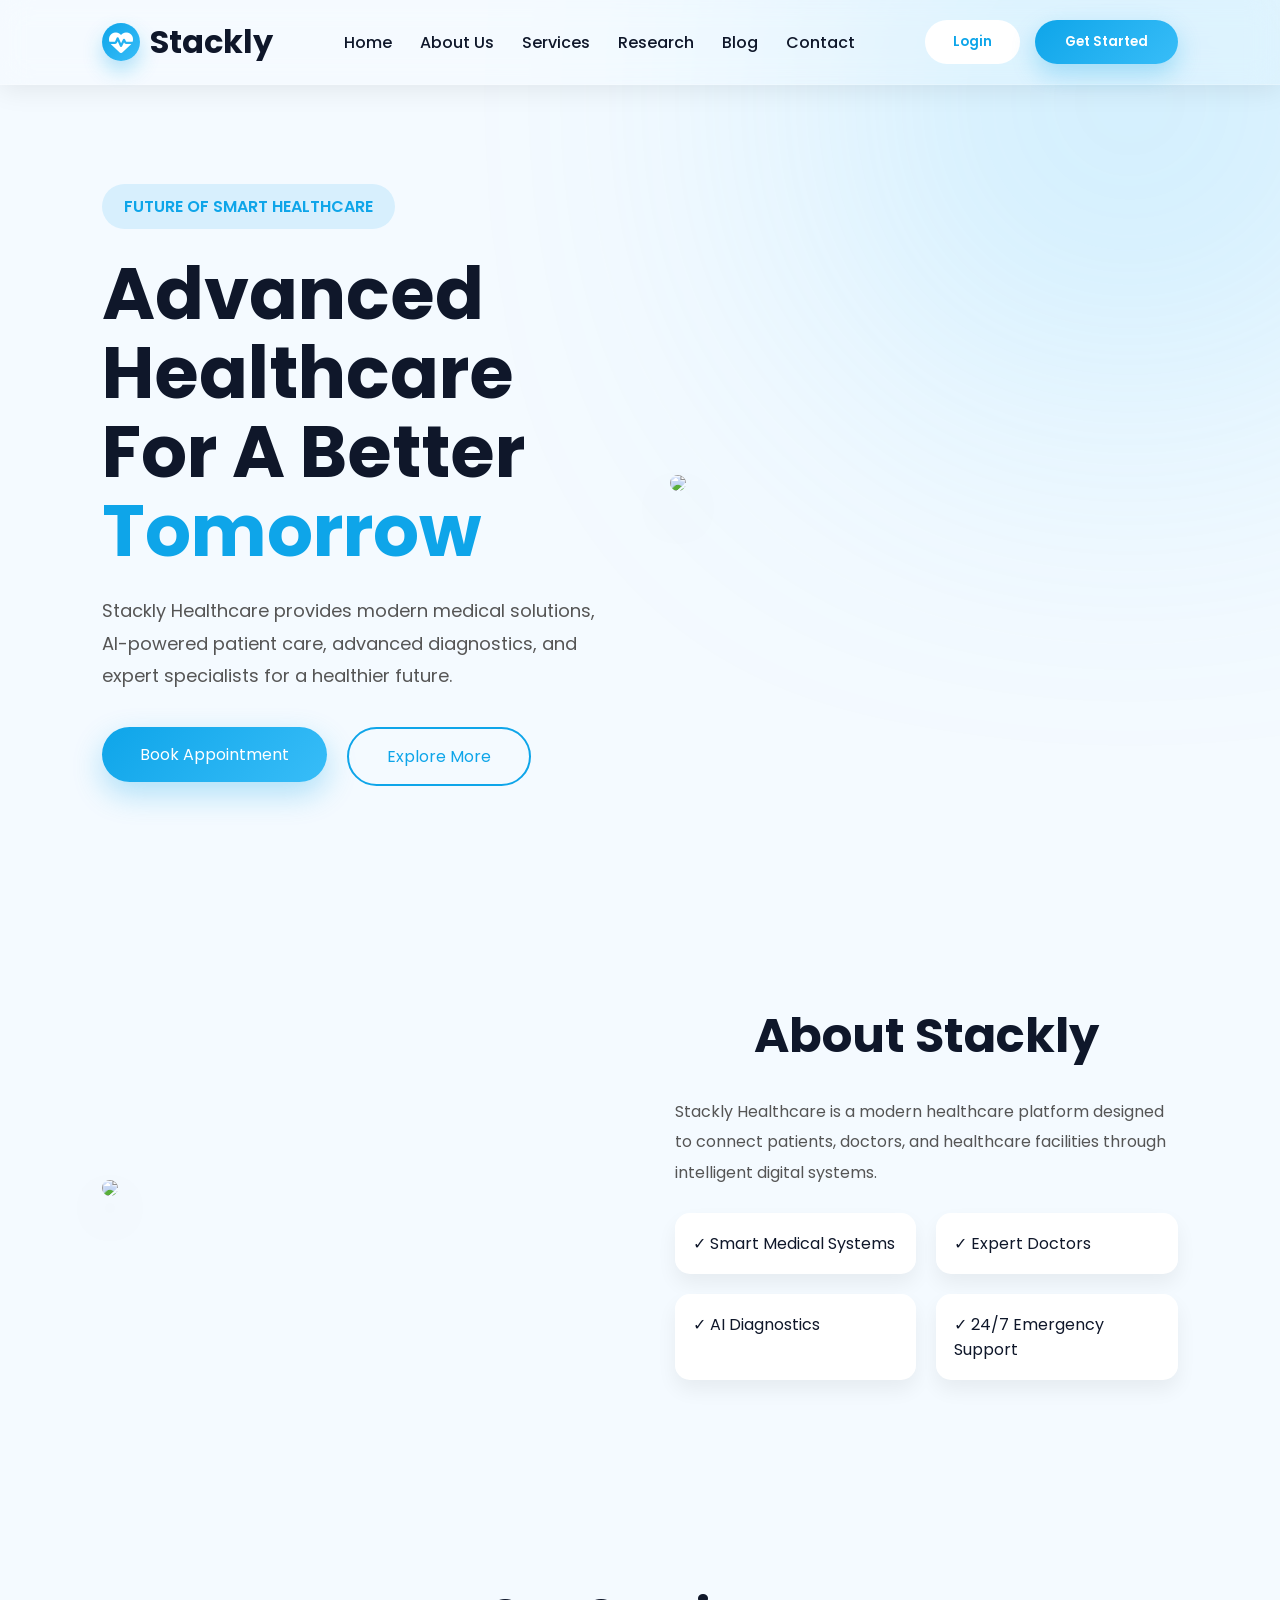
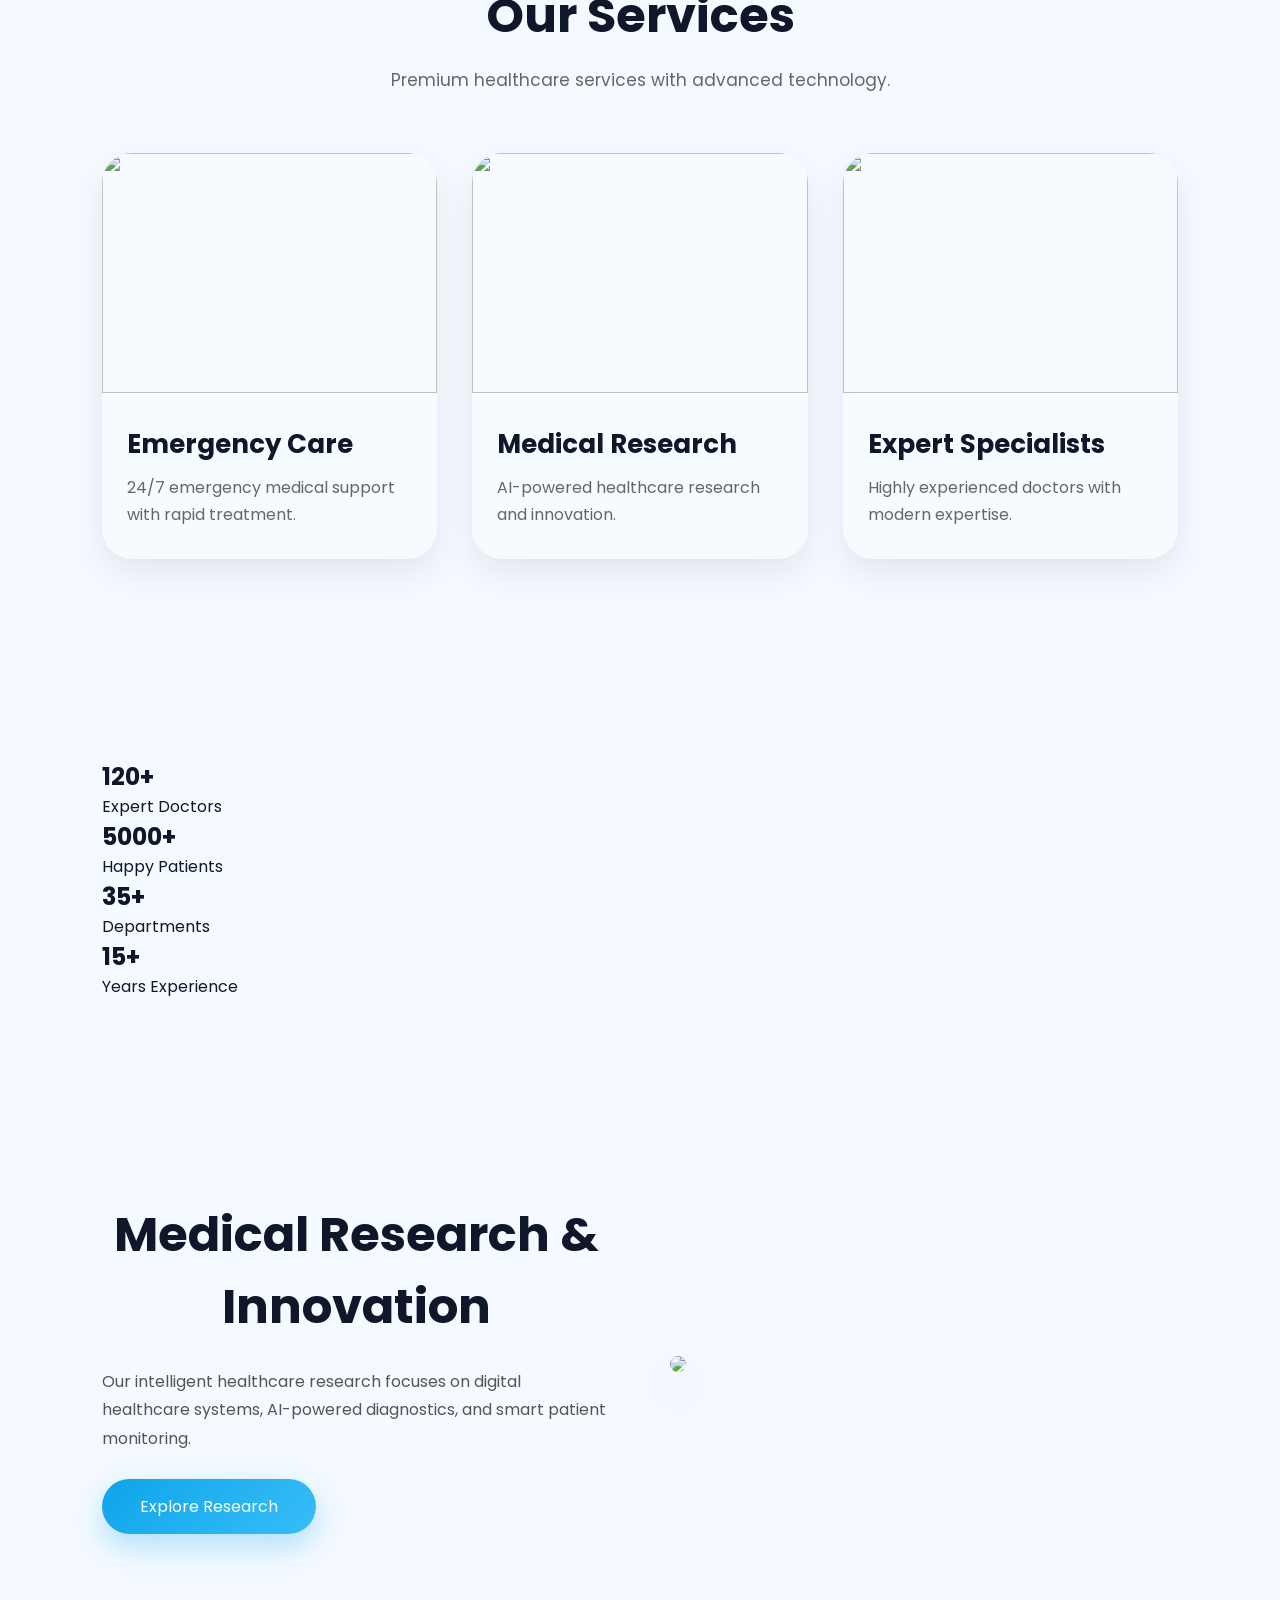
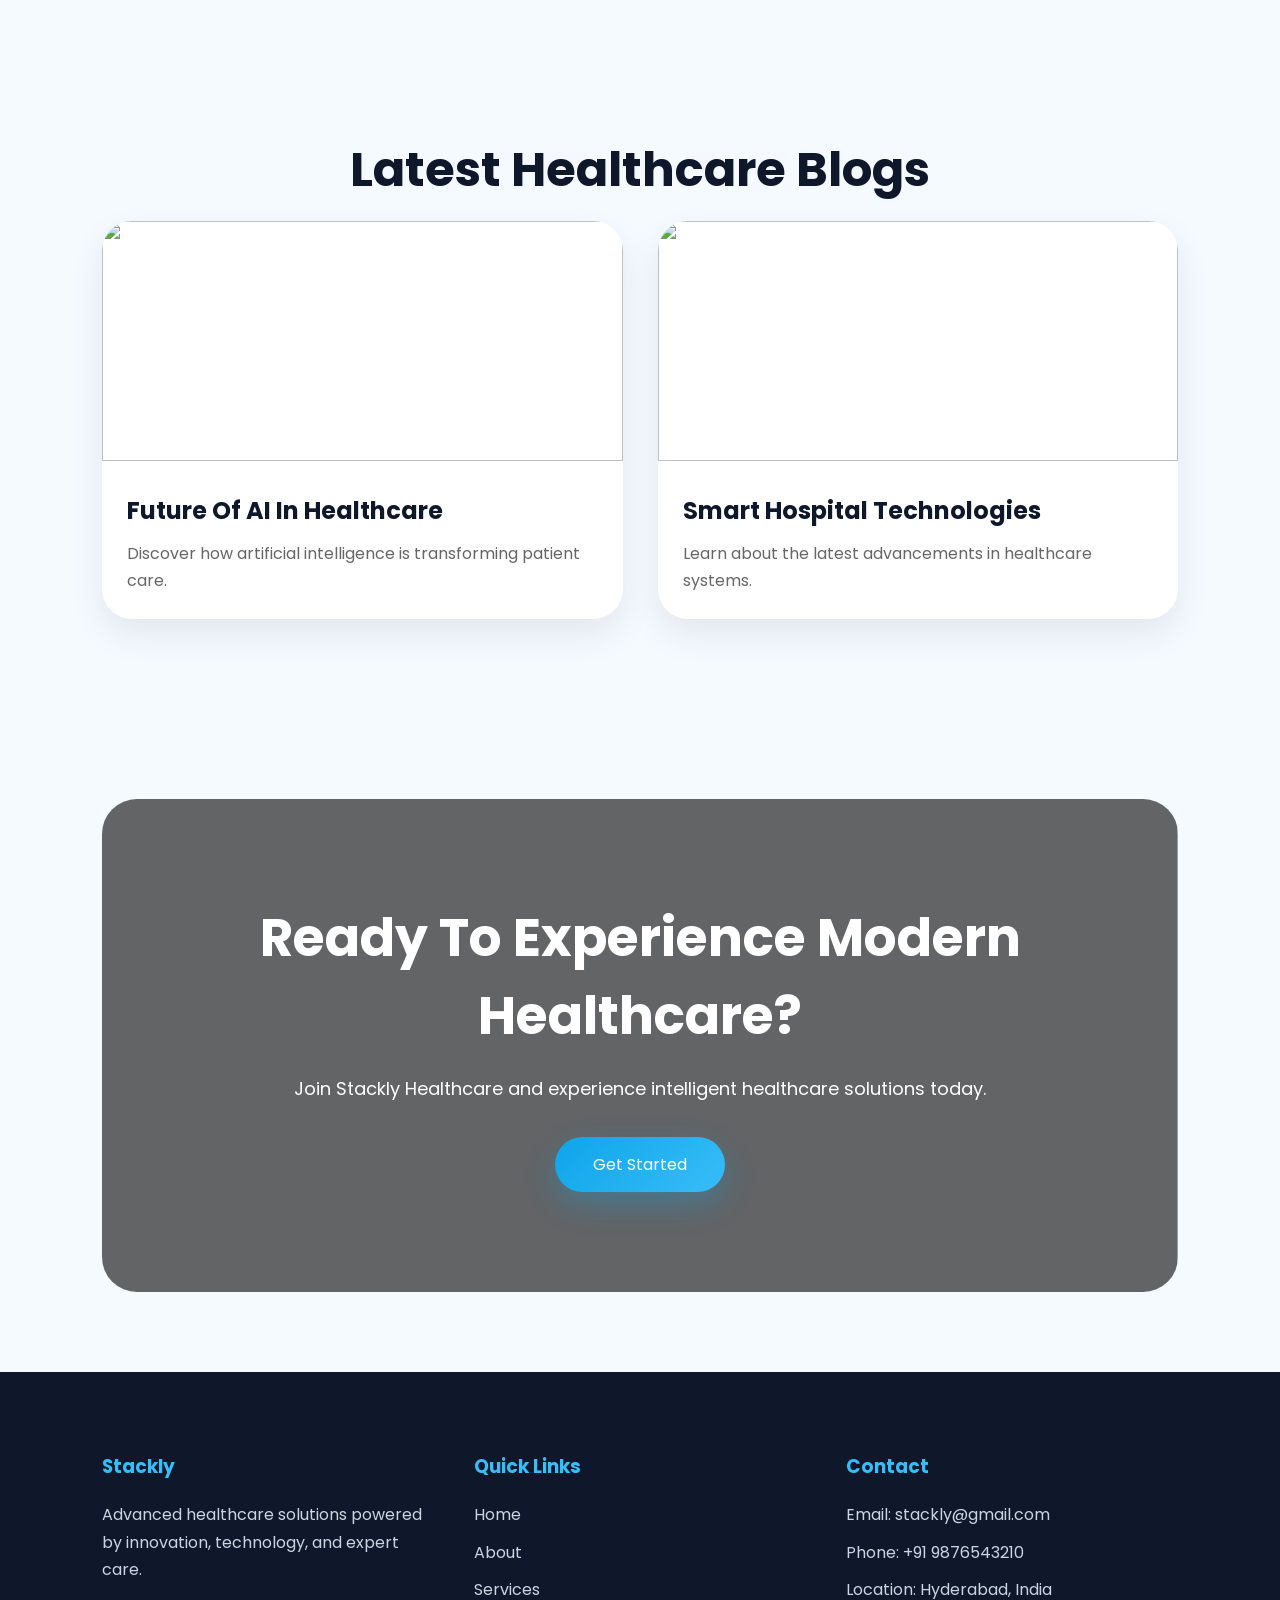
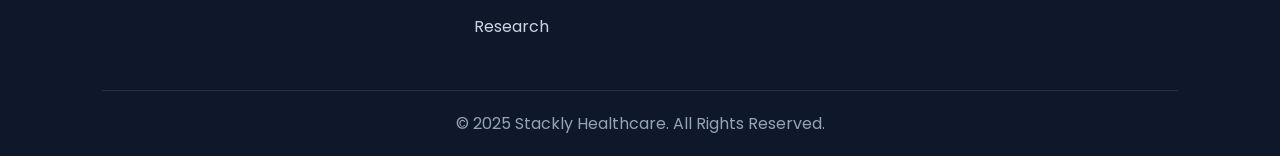
==== index.html @ a436305f "first commit" ====
<!DOCTYPE html>
<html lang="en">
<head>

  <meta charset="UTF-8">

  <meta name="viewport" content="width=device-width, initial-scale=1.0">

  <title>Stackly Healthcare</title>

  <!-- CSS -->
  <link rel="stylesheet" href="style.css">

  <!-- GOOGLE FONT -->
  <link href="https://fonts.googleapis.com/css2?family=Poppins:wght@300;400;500;600;700;800&display=swap" rel="stylesheet">

  <!-- ICONS -->
  <link rel="stylesheet"
  href="https://cdnjs.cloudflare.com/ajax/libs/font-awesome/6.5.1/css/all.min.css"/>

  <!-- AOS ANIMATION -->
  <link rel="stylesheet"
  href="https://unpkg.com/aos@next/dist/aos.css"/>

</head>

<body>

  <!-- =========================
       NAVBAR
  ========================== -->

  <nav class="navbar">

    <div class="logo">

      <div class="logo-icon">
        <i class="fa-solid fa-heart-pulse"></i>
      </div>

      Stackly

    </div>

    <ul class="nav-links">

      <li><a href="#home">Home</a></li>

      <li><a href="#about">About Us</a></li>

      <li><a href="#services">Services</a></li>

      <li><a href="#research">Research</a></li>

      <li><a href="#blog">Blog</a></li>

      <li><a href="#contact">Contact</a></li>

    </ul>

    <div class="nav-buttons">

      <a href="login.html">

        <button class="login-btn">
          Login
        </button>

      </a>

      <a href="register.html">

        <button class="start-btn">
          Get Started
        </button>

      </a>

    </div>

  </nav>

  <!-- =========================
       HERO SECTION
  ========================== -->

  <section class="hero" id="home">

    <div class="hero-content" data-aos="fade-right">

      <span class="hero-tag">
        FUTURE OF SMART HEALTHCARE
      </span>

      <h1>

        Advanced Healthcare
        For A Better
        <span>Tomorrow</span>

      </h1>

      <p>

        Stackly Healthcare provides modern medical solutions,
        AI-powered patient care, advanced diagnostics,
        and expert specialists for a healthier future.

      </p>

      <div class="hero-buttons">

        <a href="appointment.html">

          <button class="hero-btn">
            Book Appointment
          </button>

        </a>

        <button class="outline-btn">
          Explore More
        </button>

      </div>

    </div>

    <!-- HERO IMAGE -->

    <div class="hero-image" data-aos="fade-left">

      <img src="https://www.tagmedstaffing.com/wp-content/uploads/2023/12/shutterstock_786971899-scaled.jpg">

    </div>

  </section>

  <!-- =========================
       ABOUT SECTION
  ========================== -->

  <section class="about-section" id="about">

    <div class="about-image" data-aos="zoom-in">

      <img src="https://www.drmaidhospital.in/wp-content/uploads/2021/12/Importance-of-Multispecialty-Hospital.jpg">

    </div>

    <div class="about-content" data-aos="fade-left">

      <h2 class="section-title">
        About Stackly
      </h2>

      <p>

        Stackly Healthcare is a modern healthcare platform
        designed to connect patients, doctors, and healthcare
        facilities through intelligent digital systems.

      </p>

      <div class="about-features">

        <div class="feature-box">
          ✓ Smart Medical Systems
        </div>

        <div class="feature-box">
          ✓ Expert Doctors
        </div>

        <div class="feature-box">
          ✓ AI Diagnostics
        </div>

        <div class="feature-box">
          ✓ 24/7 Emergency Support
        </div>

      </div>

    </div>

  </section>

  <!-- =========================
       SERVICES
  ========================== -->

  <section class="services-section" id="services">

    <h2 class="section-title" data-aos="fade-up">
      Our Services
    </h2>

    <p class="section-subtitle" data-aos="fade-up">

      Premium healthcare services with advanced technology.

    </p>

    <div class="services-container">

      <!-- CARD -->

      <div class="service-card" data-aos="zoom-in">

        <img src="https://www.cdi.org.in/images/home/4e23c321-9559-413a-a4cd-c948b9d6eb92_1743232868.jpg">

        <h3>Emergency Care</h3>

        <p>
          24/7 emergency medical support with rapid treatment.
        </p>

      </div>

      <!-- CARD -->

      <div class="service-card" data-aos="zoom-in">

        <img src="https://encrypted-tbn0.gstatic.com/images?q=tbn:ANd9GcSClvRaODsigbX8UkjeXU0ZgXWpeKm6IyMumg&s">

        <h3>Medical Research</h3>

        <p>
          AI-powered healthcare research and innovation.
        </p>

      </div>

      <!-- CARD -->

      <div class="service-card" data-aos="zoom-in">

        <img src="https://www.drmaidhospital.in/wp-content/uploads/2021/12/Importance-of-Multispecialty-Hospital.jpg">

        <h3>Expert Specialists</h3>

        <p>
          Highly experienced doctors with modern expertise.
        </p>

      </div>

    </div>

  </section>

  <!-- =========================
       STATISTICS
  ========================== -->

  <section class="stats-section">

    <div class="stats-container">

      <div class="stat-box" data-aos="fade-up">

        <h2 class="counter" data-target="120">0</h2>

        <p>Expert Doctors</p>

      </div>

      <div class="stat-box" data-aos="fade-up">

        <h2 class="counter" data-target="5000">0</h2>

        <p>Happy Patients</p>

      </div>

      <div class="stat-box" data-aos="fade-up">

        <h2 class="counter" data-target="35">0</h2>

        <p>Departments</p>

      </div>

      <div class="stat-box" data-aos="fade-up">

        <h2 class="counter" data-target="15">0</h2>

        <p>Years Experience</p>

      </div>

    </div>

  </section>

  <!-- =========================
       RESEARCH SECTION
  ========================== -->

  <section class="research-section" id="research">

    <div class="research-content" data-aos="fade-right">

      <h2 class="section-title">
        Medical Research & Innovation
      </h2>

      <p>

        Our intelligent healthcare research focuses on
        digital healthcare systems, AI-powered diagnostics,
        and smart patient monitoring.

      </p>

      <button class="hero-btn">
        Explore Research
      </button>

    </div>

    <div class="research-image" data-aos="fade-left">

      <img src="https://www.tagmedstaffing.com/wp-content/uploads/2023/12/shutterstock_786971899-scaled.jpg">

    </div>

  </section>

  <!-- =========================
       BLOG SECTION
  ========================== -->

  <section class="blog-section" id="blog">

    <h2 class="section-title" data-aos="fade-up">

      Latest Healthcare Blogs

    </h2>

    <div class="blog-container">

      <div class="blog-card" data-aos="fade-up">

        <img src="https://encrypted-tbn0.gstatic.com/images?q=tbn:ANd9GcSClvRaODsigbX8UkjeXU0ZgXWpeKm6IyMumg&s">

        <div class="blog-content">

          <h3>
            Future Of AI In Healthcare
          </h3>

          <p>
            Discover how artificial intelligence is transforming patient care.
          </p>

        </div>

      </div>

      <div class="blog-card" data-aos="fade-up">

        <img src="https://www.drmaidhospital.in/wp-content/uploads/2021/12/Importance-of-Multispecialty-Hospital.jpg">

        <div class="blog-content">

          <h3>
            Smart Hospital Technologies
          </h3>

          <p>
            Learn about the latest advancements in healthcare systems.
          </p>

        </div>

      </div>

    </div>

  </section>

  <!-- =========================
       CTA SECTION
  ========================== -->

  <section class="cta-section">

    <h2 data-aos="zoom-in">

      Ready To Experience
      Modern Healthcare?

    </h2>

    <p data-aos="fade-up">

      Join Stackly Healthcare and experience
      intelligent healthcare solutions today.

    </p>

    <a href="register.html">

      <button class="hero-btn">
        Get Started
      </button>

    </a>

  </section>

  <!-- =========================
       FOOTER
  ========================== -->

  <footer class="footer" id="contact">

    <div class="footer-container">

      <!-- BOX -->

      <div class="footer-box">

        <h3>Stackly</h3>

        <p>

          Advanced healthcare solutions powered by
          innovation, technology, and expert care.

        </p>

      </div>

      <!-- BOX -->

      <div class="footer-box">

        <h3>Quick Links</h3>

        <p>Home</p>

        <p>About</p>

        <p>Services</p>

        <p>Research</p>

      </div>

      <!-- BOX -->

      <div class="footer-box">

        <h3>Contact</h3>

        <p>Email: stackly@gmail.com</p>

        <p>Phone: +91 9876543210</p>

        <p>Location: Hyderabad, India</p>

      </div>

    </div>

    <div class="footer-bottom">

      © 2025 Stackly Healthcare.
      All Rights Reserved.

    </div>

  </footer>

  <!-- AOS SCRIPT -->

  <script src="https://unpkg.com/aos@next/dist/aos.js"></script>

  <script>

    AOS.init({
      duration:1200,
      once:true
    });

    // COUNTER ANIMATION

    const counters = document.querySelectorAll('.counter');

    counters.forEach(counter => {

      counter.innerText = '0';

      const updateCounter = () => {

        const target = +counter.getAttribute('data-target');

        const c = +counter.innerText;

        const increment = target / 100;

        if(c < target){

          counter.innerText =
          `${Math.ceil(c + increment)}`;

          setTimeout(updateCounter,20);

        }

        else{

          counter.innerText = target + '+';

        }

      };

      updateCounter();

    });

  </script>

</body>
</html>
---- style.css ----
/* =========================
   GLOBAL STYLES
========================= */

*{
  margin:0;
  padding:0;
  box-sizing:border-box;
  font-family:'Poppins',sans-serif;
  scroll-behavior:smooth;
}

body{
  background:#f4faff;
  overflow-x:hidden;
  color:#0f172a;
}

/* =========================
   NAVBAR
========================= */

.navbar{
  width:100%;
  padding:18px 8%;
  display:flex;
  justify-content:space-between;
  align-items:center;
  position:fixed;
  top:0;
  z-index:1000;

  background:rgba(255,255,255,0.15);
  backdrop-filter:blur(15px);

  border-bottom:1px solid rgba(255,255,255,0.2);

  box-shadow:0 5px 25px rgba(0,0,0,0.08);
}

.logo{
  font-size:32px;
  font-weight:700;
  display:flex;
  align-items:center;
  gap:10px;
  color:#0f172a;
}

.logo-icon{
  width:38px;
  height:38px;
  border-radius:50%;
  background:linear-gradient(135deg,#0ea5e9,#38bdf8);
  display:flex;
  justify-content:center;
  align-items:center;
  color:white;
  font-size:24px;
  box-shadow:0 10px 20px rgba(14,165,233,0.3);
}

.nav-links{
  display:flex;
  list-style:none;
  gap:28px;
}

.nav-links a{
  text-decoration:none;
  color:#0f172a;
  font-weight:500;
  transition:0.4s;
  position:relative;
}

.nav-links a::after{
  content:"";
  position:absolute;
  left:0;
  bottom:-5px;
  width:0%;
  height:2px;
  background:#0ea5e9;
  transition:0.4s;
}

.nav-links a:hover::after{
  width:100%;
}

.nav-links a:hover{
  color:#0ea5e9;
}

.nav-buttons{
  display:flex;
  gap:15px;
}

.login-btn{
  padding:12px 28px;
  border:none;
  border-radius:40px;
  background:white;
  color:#0ea5e9;
  cursor:pointer;
  font-weight:600;
  transition:0.4s;
}

.login-btn:hover{
  transform:translateY(-3px);
}

.start-btn{
  padding:12px 30px;
  border:none;
  border-radius:40px;
  background:linear-gradient(135deg,#0ea5e9,#38bdf8);
  color:white;
  font-weight:600;
  cursor:pointer;
  transition:0.4s;

  box-shadow:0 10px 25px rgba(14,165,233,0.3);
}

.start-btn:hover{
  transform:translateY(-5px);
}

/* =========================
   HERO SECTION
========================= */

.hero{
  min-height:100vh;
  display:flex;
  align-items:center;
  justify-content:space-between;
  gap:60px;
  padding:150px 8% 80px;

  position:relative;
  overflow:hidden;
}

.hero::before{
  content:"";
  position:absolute;
  width:500px;
  height:500px;
  background:#38bdf8;
  border-radius:50%;
  filter:blur(180px);
  top:-150px;
  right:-100px;
  opacity:0.35;
}

.hero-content{
  flex:1;
  z-index:2;
}

.hero-tag{
  display:inline-block;
  padding:10px 22px;
  border-radius:40px;
  background:rgba(14,165,233,0.12);
  color:#0ea5e9;
  font-weight:600;
  margin-bottom:25px;
}

.hero-content h1{
  font-size:72px;
  line-height:1.1;
  margin-bottom:25px;
}

.hero-content span{
  color:#0ea5e9;
}

.hero-content p{
  font-size:18px;
  line-height:1.8;
  color:#555;
  max-width:650px;
}

.hero-buttons{
  display:flex;
  gap:20px;
  margin-top:35px;
}

.hero-btn{
  padding:15px 38px;
  border:none;
  border-radius:50px;
  background:linear-gradient(135deg,#0ea5e9,#38bdf8);
  color:white;
  font-size:16px;
  cursor:pointer;
  transition:0.4s;

  box-shadow:0 12px 30px rgba(14,165,233,0.3);
}

.hero-btn:hover{
  transform:translateY(-6px) scale(1.03);
}

.outline-btn{
  padding:15px 38px;
  border-radius:50px;
  border:2px solid #0ea5e9;
  background:transparent;
  color:#0ea5e9;
  font-size:16px;
  cursor:pointer;
  transition:0.4s;
}

.outline-btn:hover{
  background:#0ea5e9;
  color:white;
}

.hero-image{
  flex:1;
  position:relative;
  z-index:2;
}

.hero-image img{
  width:100%;
  border-radius:35px;

  box-shadow:0 25px 60px rgba(0,0,0,0.18);

  animation:float 4s ease-in-out infinite;
}

/* =========================
   COMMON SECTION
========================= */

section{
  padding:100px 8%;
}

.section-title{
  font-size:48px;
  text-align:center;
  margin-bottom:15px;
}

.section-subtitle{
  text-align:center;
  color:#666;
  margin-bottom:60px;
  font-size:17px;
}

/* =========================
   ABOUT SECTION
========================= */

.about-section{
  display:flex;
  align-items:center;
  gap:70px;
}

.about-image{
  flex:1;
}

.about-image img{
  width:100%;
  border-radius:30px;
  box-shadow:0 20px 50px rgba(0,0,0,0.15);
}

.about-content{
  flex:1;
}

.about-content p{
  color:#555;
  line-height:1.9;
  margin:25px 0;
}

.about-features{
  display:grid;
  grid-template-columns:repeat(2,1fr);
  gap:20px;
}

.feature-box{
  background:white;
  padding:18px;
  border-radius:15px;
  box-shadow:0 10px 20px rgba(0,0,0,0.06);
  transition:0.4s;
}

.feature-box:hover{
  transform:translateY(-5px);
}

/* =========================
   SERVICES
========================= */

.services-container{
  display:grid;
  grid-template-columns:repeat(auto-fit,minmax(300px,1fr));
  gap:35px;
}

.service-card{
  background:rgba(255,255,255,0.18);
  backdrop-filter:blur(15px);

  border-radius:30px;
  overflow:hidden;

  transition:0.5s;

  box-shadow:0 15px 35px rgba(0,0,0,0.08);
}

.service-card:hover{
  transform:translateY(-12px);
}

.service-card img{
  width:100%;
  height:240px;
  object-fit:cover;
}

.service-card h3{
  font-size:26px;
  padding:25px 25px 10px;
}

.service-card p{
  padding:0 25px 30px;
  color:#666;
  line-height:1.7;
}

/* =========================
   RESEARCH
========================= */

.research-section{
  display:flex;
  align-items:center;
  gap:60px;
}

.research-content{
  flex:1;
}

.research-content p{
  color:#555;
  line-height:1.8;
  margin:25px 0;
}

.research-image{
  flex:1;
}

.research-image img{
  width:100%;
  border-radius:30px;
  box-shadow:0 20px 50px rgba(0,0,0,0.15);
}

/* =========================
   BLOG SECTION
========================= */

.blog-container{
  display:grid;
  grid-template-columns:repeat(auto-fit,minmax(320px,1fr));
  gap:35px;
}

.blog-card{
  background:white;
  border-radius:30px;
  overflow:hidden;

  transition:0.5s;

  box-shadow:0 15px 35px rgba(0,0,0,0.08);
}

.blog-card:hover{
  transform:translateY(-10px);
}

.blog-card img{
  width:100%;
  height:240px;
  object-fit:cover;
}

.blog-content{
  padding:25px;
}

.blog-content h3{
  margin-bottom:12px;
  font-size:24px;
}

.blog-content p{
  color:#666;
  line-height:1.7;
}

/* =========================
   CTA SECTION
========================= */

.cta-section{
  margin:80px 8%;
  border-radius:35px;

  text-align:center;

  background:
  linear-gradient(rgba(0,0,0,0.6),rgba(0,0,0,0.6)),
  url("https://www.tagmedstaffing.com/wp-content/uploads/2023/12/shutterstock_786971899-scaled.jpg");

  background-size:cover;
  background-position:center;

  color:white;
}

.cta-section h2{
  font-size:52px;
  margin-bottom:20px;
}

.cta-section p{
  margin-bottom:35px;
  font-size:18px;
}

/* =========================
   FOOTER
========================= */

.footer{
  background:#0f172a;
  color:white;
  padding:80px 8% 20px;
}

.footer-container{
  display:grid;
  grid-template-columns:repeat(auto-fit,minmax(250px,1fr));
  gap:40px;
}

.footer-box h3{
  color:#38bdf8;
  margin-bottom:20px;
}

.footer-box p{
  color:#cbd5e1;
  margin-bottom:10px;
  line-height:1.7;
}

.footer-bottom{
  margin-top:40px;
  padding-top:20px;
  text-align:center;
  border-top:1px solid rgba(255,255,255,0.1);
  color:#94a3b8;
}

/* =========================
   ANIMATIONS
========================= */

@keyframes float{

  0%{
    transform:translateY(0px);
  }

  50%{
    transform:translateY(-18px);
  }

  100%{
    transform:translateY(0px);
  }

}

/* =========================
   RESPONSIVE
========================= */

@media(max-width:1100px){

  .hero,
  .about-section,
  .research-section{
    flex-direction:column;
    text-align:center;
  }

  .hero-content h1{
    font-size:54px;
  }

  .hero-buttons{
    justify-content:center;
  }

}

@media(max-width:768px){

  .navbar{
    flex-direction:column;
    gap:20px;
    padding:20px;
  }

  .nav-links{
    flex-wrap:wrap;
    justify-content:center;
    gap:18px;
  }

  .nav-buttons{
    width:100%;
    justify-content:center;
  }

  .hero-content h1{
    font-size:42px;
  }

  .section-title{
    font-size:36px;
  }

  .cta-section h2{
    font-size:36px;
  }

  .about-features{
    grid-template-columns:1fr;
  }

}
/* AUTH PAGES */
.dash-card:hover{
  transform:translateY(-8px);
}

.dash-card h3{
  color:#64748b;
  margin-bottom:15px;
}

.dash-card h2{
  font-size:38px;
  color:#0ea5e9;
}

.dashboard-table{
  background:white;
  padding:30px;
  border-radius:20px;
  box-shadow:0 10px 25px rgba(0,0,0,0.08);
}

.dashboard-table h2{
  margin-bottom:20px;
}

table{
  width:100%;
  border-collapse:collapse;
}

table th,
table td{
  padding:18px;
  border-bottom:1px solid #e2e8f0;
  text-align:left;
}

table th{
  background:#f8fafc;
}

@media(max-width:900px){

  .auth-container{
    grid-template-columns:1fr;
  }

  .sidebar{
    display:none;
  }

  .input-grid{
    grid-template-columns:1fr;
  }

}
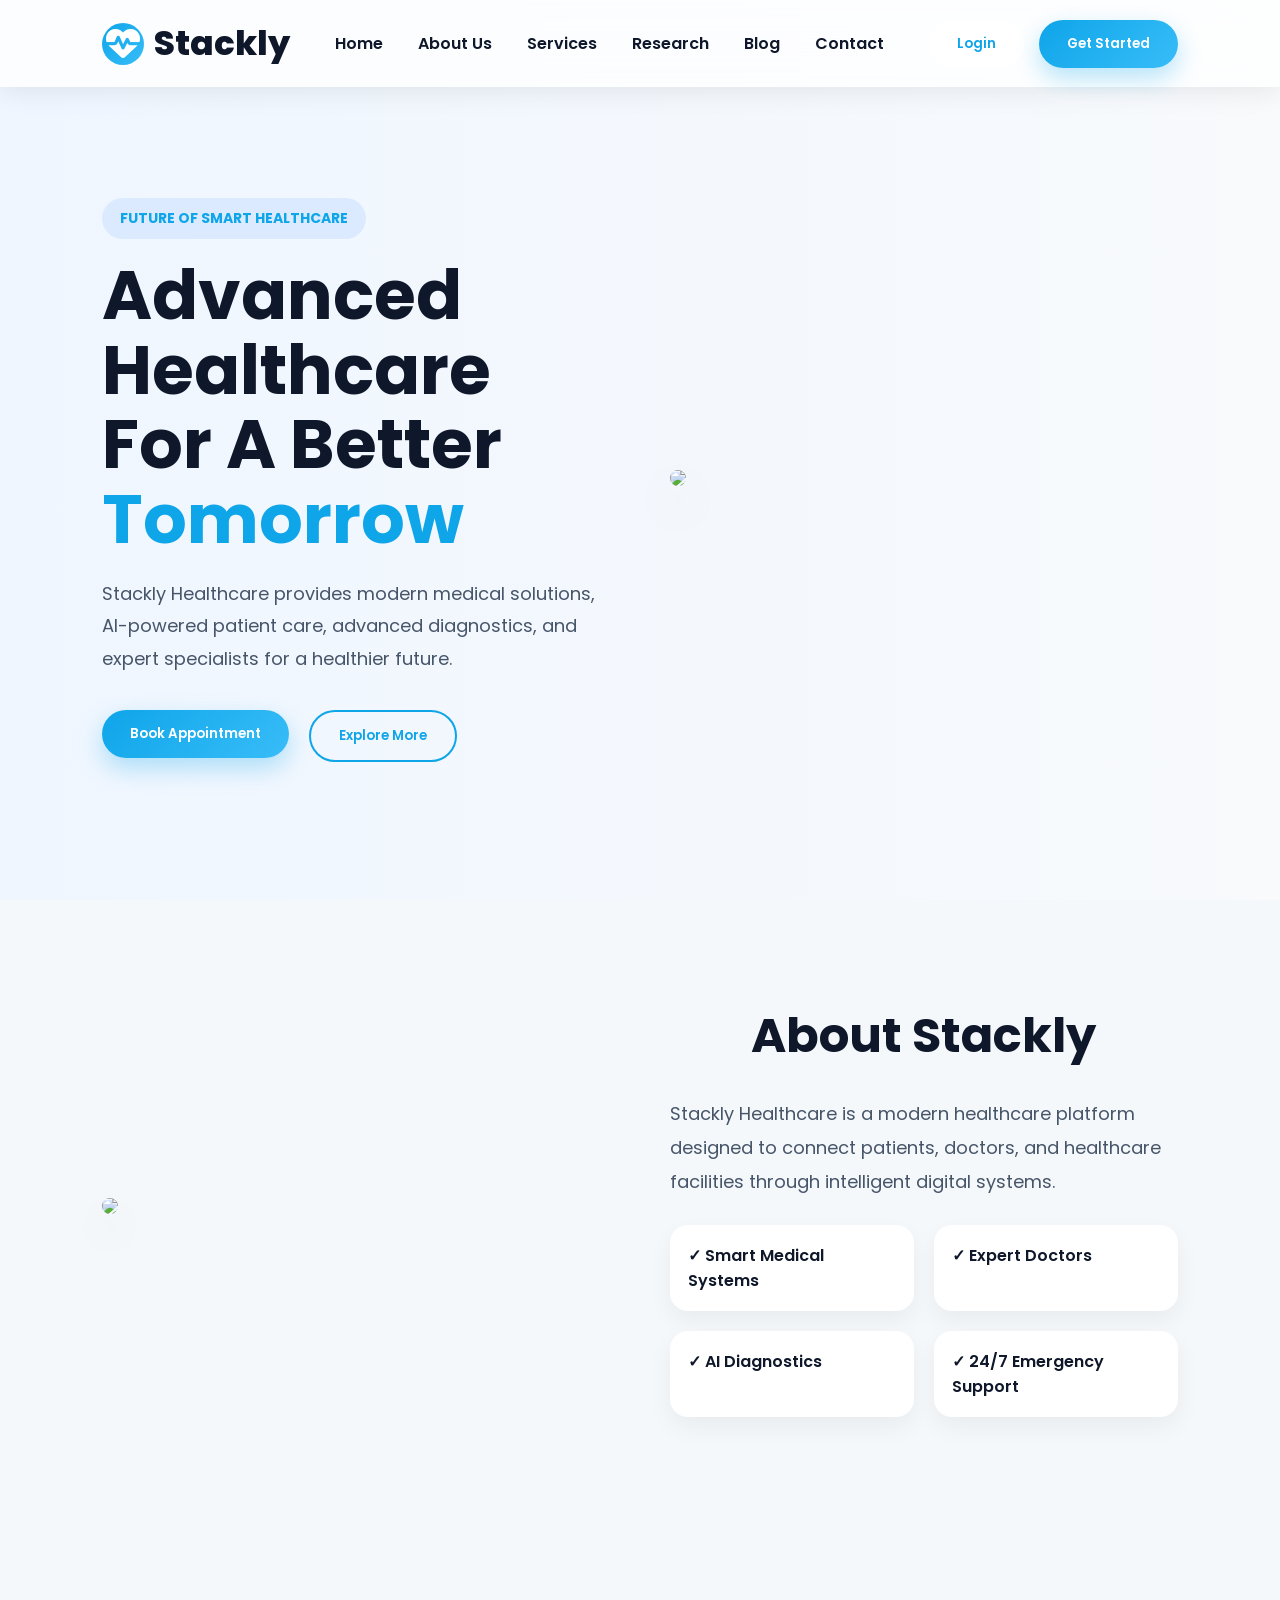
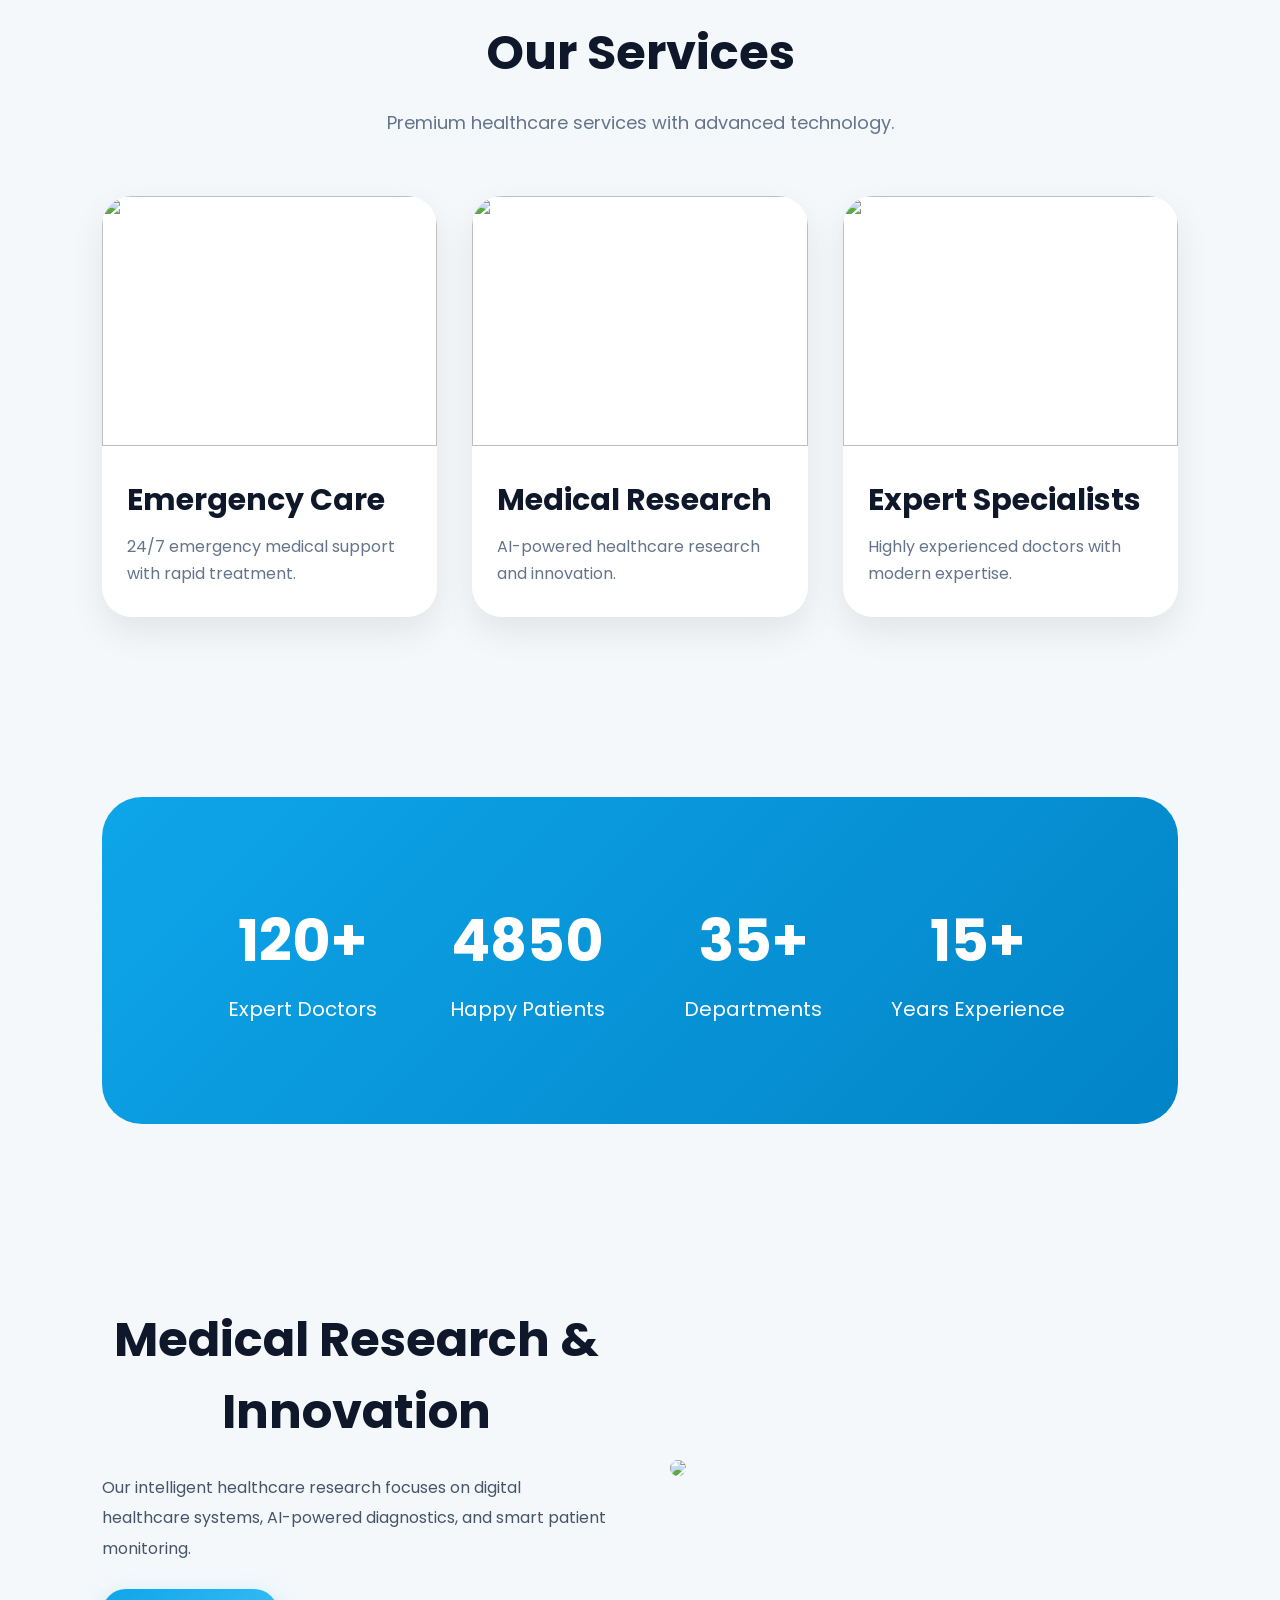
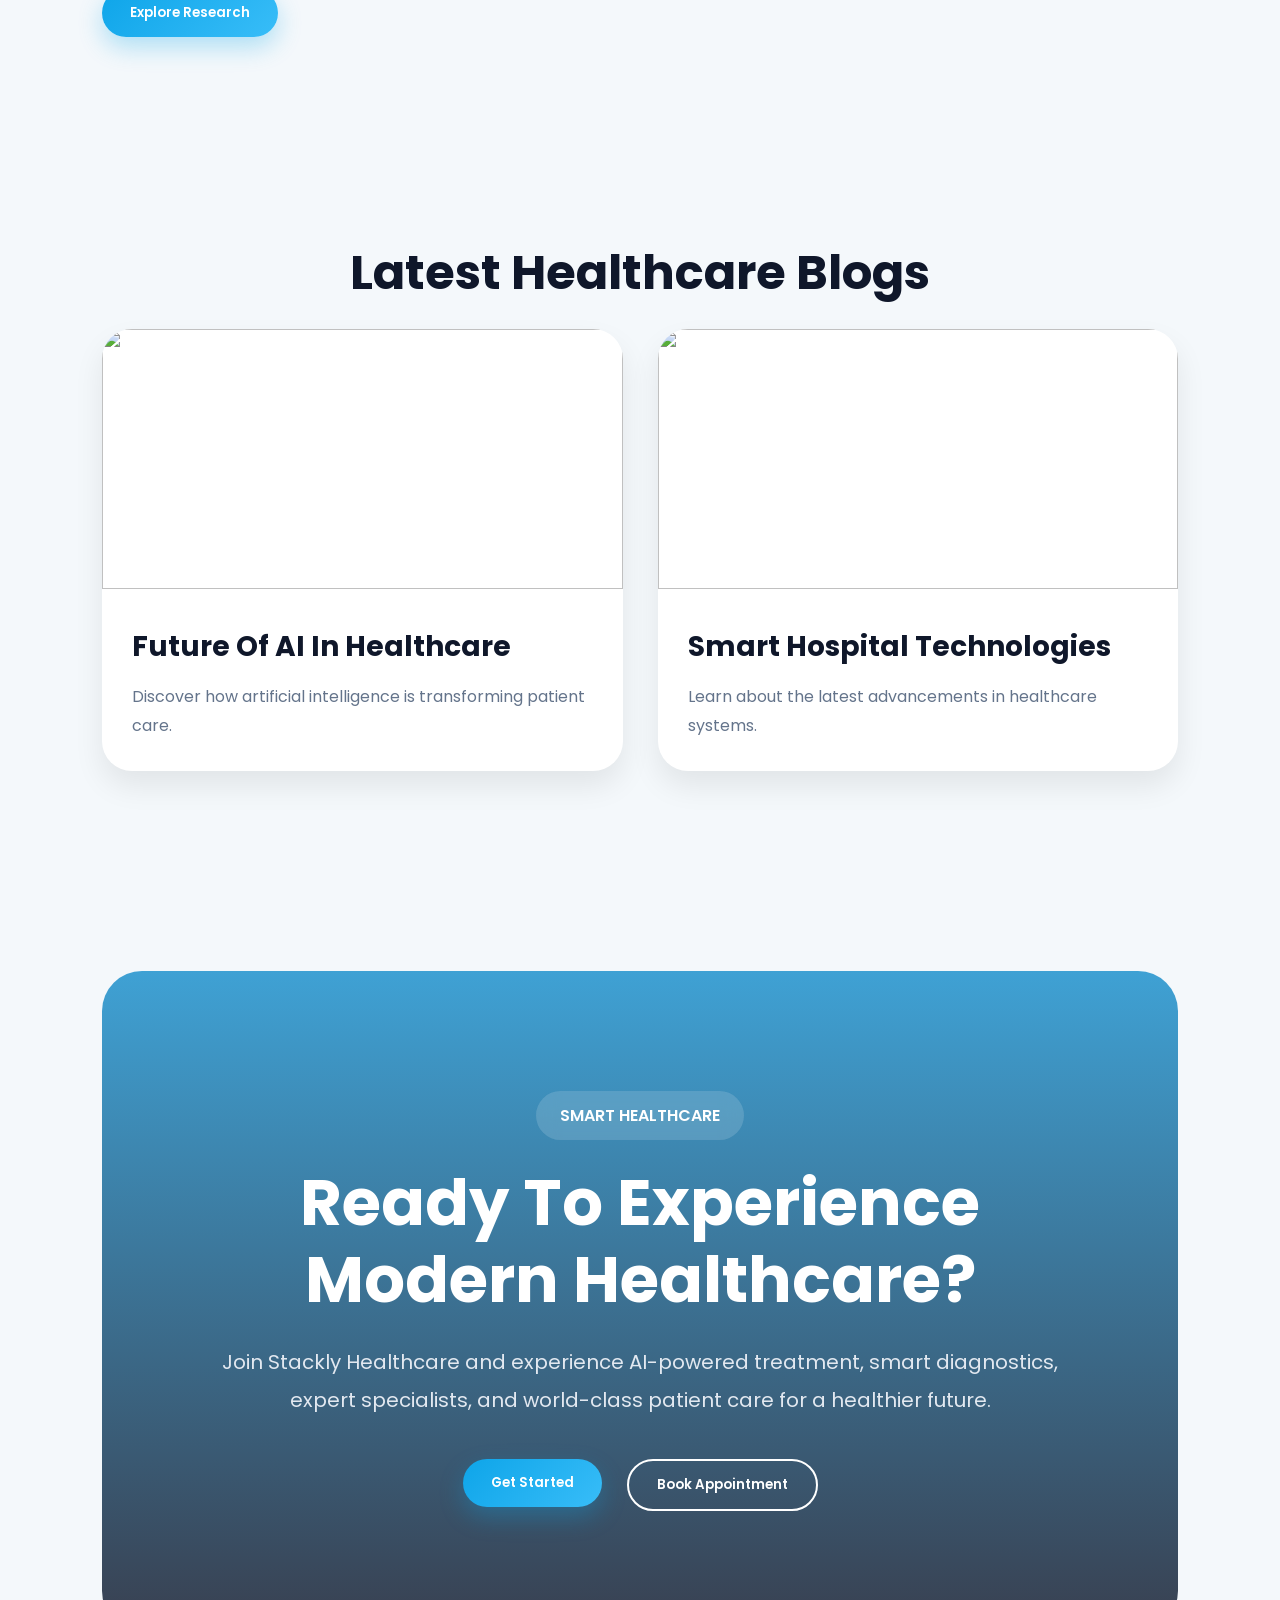
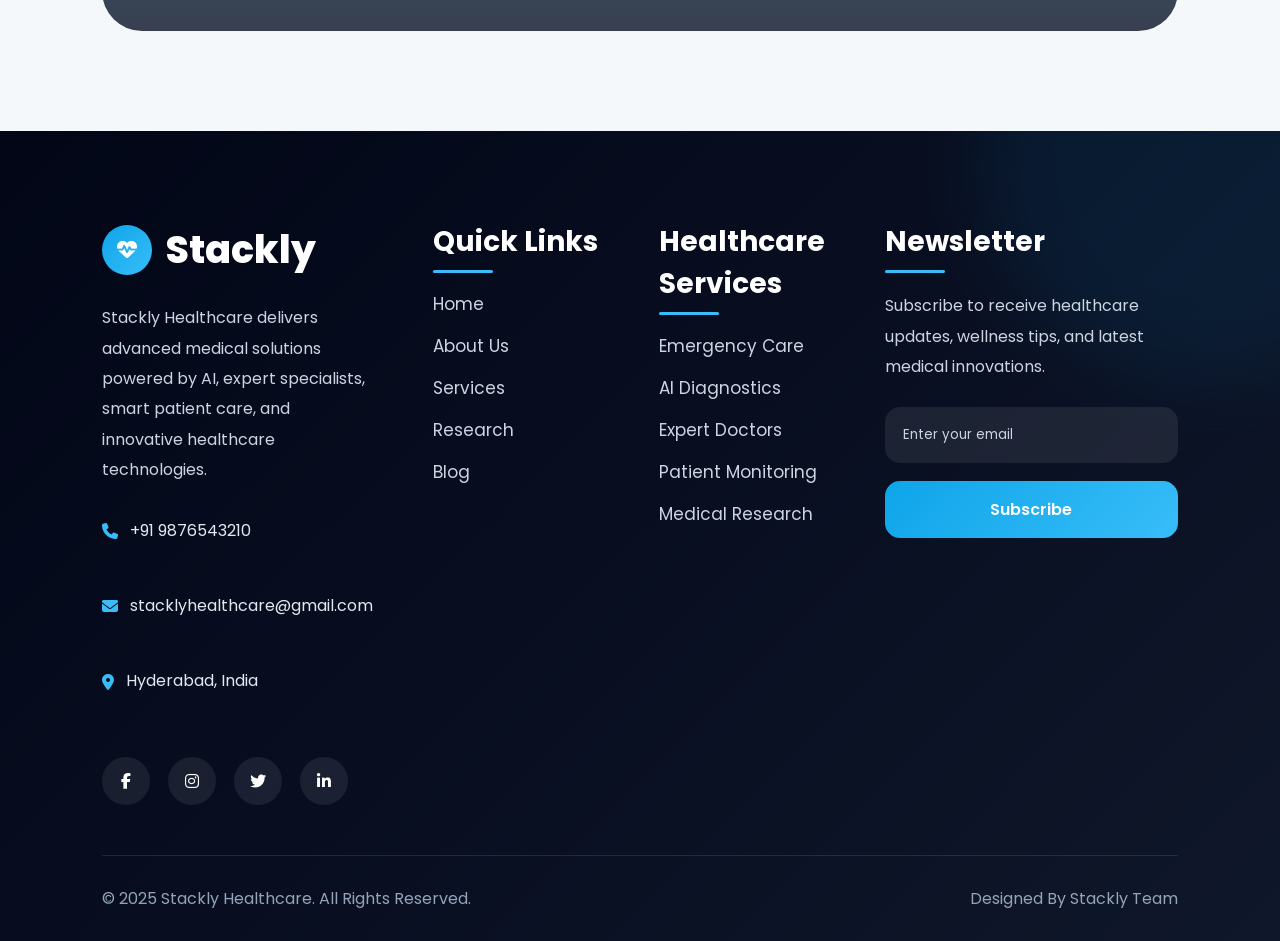
==== commit db7eaad9: "hiii" ====
--- a/index.html
+++ b/index.html
@@ -1,5 +1,6 @@
  <!DOCTYPE html>
 <html lang="en">
+
 <head>
 
   <meta charset="UTF-8">
@@ -14,13 +15,13 @@
   <!-- GOOGLE FONT -->
   <link href="https://fonts.googleapis.com/css2?family=Poppins:wght@300;400;500;600;700;800&display=swap" rel="stylesheet">
 
-  <!-- ICONS -->
+  <!-- FONT AWESOME -->
   <link rel="stylesheet"
-  href="https://cdnjs.cloudflare.com/ajax/libs/font-awesome/6.5.1/css/all.min.css"/>
-
-  <!-- AOS ANIMATION -->
+    href="https://cdnjs.cloudflare.com/ajax/libs/font-awesome/6.5.1/css/all.min.css" />
+
+  <!-- AOS -->
   <link rel="stylesheet"
-  href="https://unpkg.com/aos@next/dist/aos.css"/>
+    href="https://unpkg.com/aos@next/dist/aos.css" />
 
 </head>
 
@@ -118,15 +119,17 @@
 
         </a>
 
-        <button class="outline-btn">
-          Explore More
-        </button>
-
-      </div>
-
-    </div>
-
-    <!-- HERO IMAGE -->
+        <a href="404.html">
+
+          <button class="outline-btn">
+            Explore More
+          </button>
+
+        </a>
+
+      </div>
+
+    </div>
 
     <div class="hero-image" data-aos="fade-left">
 
@@ -204,8 +207,6 @@
 
     <div class="services-container">
 
-      <!-- CARD -->
-
       <div class="service-card" data-aos="zoom-in">
 
         <img src="https://www.cdi.org.in/images/home/4e23c321-9559-413a-a4cd-c948b9d6eb92_1743232868.jpg">
@@ -218,8 +219,6 @@
 
       </div>
 
-      <!-- CARD -->
-
       <div class="service-card" data-aos="zoom-in">
 
         <img src="https://encrypted-tbn0.gstatic.com/images?q=tbn:ANd9GcSClvRaODsigbX8UkjeXU0ZgXWpeKm6IyMumg&s">
@@ -232,8 +231,6 @@
 
       </div>
 
-      <!-- CARD -->
-
       <div class="service-card" data-aos="zoom-in">
 
         <img src="https://www.drmaidhospital.in/wp-content/uploads/2021/12/Importance-of-Multispecialty-Hospital.jpg">
@@ -251,7 +248,7 @@
   </section>
 
   <!-- =========================
-       STATISTICS
+       STATS
   ========================== -->
 
   <section class="stats-section">
@@ -295,7 +292,7 @@
   </section>
 
   <!-- =========================
-       RESEARCH SECTION
+       RESEARCH
   ========================== -->
 
   <section class="research-section" id="research">
@@ -388,27 +385,51 @@
 
   <section class="cta-section">
 
-    <h2 data-aos="zoom-in">
-
-      Ready To Experience
-      Modern Healthcare?
-
-    </h2>
-
-    <p data-aos="fade-up">
-
-      Join Stackly Healthcare and experience
-      intelligent healthcare solutions today.
-
-    </p>
-
-    <a href="register.html">
-
-      <button class="hero-btn">
-        Get Started
-      </button>
-
-    </a>
+    <div class="cta-overlay"></div>
+
+    <div class="cta-content" data-aos="zoom-in">
+
+      <span class="cta-tag">
+        SMART HEALTHCARE
+      </span>
+
+      <h2>
+
+        Ready To Experience
+        Modern Healthcare?
+
+      </h2>
+
+      <p>
+
+        Join Stackly Healthcare and experience
+        AI-powered treatment, smart diagnostics,
+        expert specialists, and world-class
+        patient care for a healthier future.
+
+      </p>
+
+      <div class="cta-buttons">
+
+        <a href="register.html">
+
+          <button class="hero-btn">
+            Get Started
+          </button>
+
+        </a>
+
+        <a href="appointment.html">
+
+          <button class="outline-btn cta-outline">
+            Book Appointment
+          </button>
+
+        </a>
+
+      </div>
+
+    </div>
 
   </section>
 
@@ -418,50 +439,118 @@
 
   <footer class="footer" id="contact">
 
-    <div class="footer-container">
-
-      <!-- BOX -->
-
-      <div class="footer-box">
-
-        <h3>Stackly</h3>
+    <div class="footer-top">
+
+      <div class="footer-brand">
+
+        <div class="footer-logo">
+
+          <div class="footer-icon">
+            <i class="fa-solid fa-heart-pulse"></i>
+          </div>
+
+          <h2>Stackly</h2>
+
+        </div>
 
         <p>
 
-          Advanced healthcare solutions powered by
-          innovation, technology, and expert care.
+          Stackly Healthcare delivers advanced
+          medical solutions powered by AI,
+          expert specialists, smart patient care,
+          and innovative healthcare technologies.
 
         </p>
 
-      </div>
-
-      <!-- BOX -->
-
-      <div class="footer-box">
+        <div class="footer-contact">
+
+          <p>
+            <i class="fa-solid fa-phone"></i>
+            +91 9876543210
+          </p>
+
+          <p>
+            <i class="fa-solid fa-envelope"></i>
+            stacklyhealthcare@gmail.com
+          </p>
+
+          <p>
+            <i class="fa-solid fa-location-dot"></i>
+            Hyderabad, India
+          </p>
+
+        </div>
+
+        <div class="social-icons">
+
+          <a href="#">
+            <i class="fa-brands fa-facebook-f"></i>
+          </a>
+
+          <a href="#">
+            <i class="fa-brands fa-instagram"></i>
+          </a>
+
+          <a href="#">
+            <i class="fa-brands fa-twitter"></i>
+          </a>
+
+          <a href="#">
+            <i class="fa-brands fa-linkedin-in"></i>
+          </a>
+
+        </div>
+
+      </div>
+
+      <div class="footer-links">
 
         <h3>Quick Links</h3>
 
-        <p>Home</p>
-
-        <p>About</p>
-
-        <p>Services</p>
-
-        <p>Research</p>
-
-      </div>
-
-      <!-- BOX -->
-
-      <div class="footer-box">
-
-        <h3>Contact</h3>
-
-        <p>Email: stackly@gmail.com</p>
-
-        <p>Phone: +91 9876543210</p>
-
-        <p>Location: Hyderabad, India</p>
+        <a href="#home">Home</a>
+        <a href="#about">About Us</a>
+        <a href="#services">Services</a>
+        <a href="#research">Research</a>
+        <a href="#blog">Blog</a>
+
+      </div>
+
+      <div class="footer-links">
+
+        <h3>Healthcare Services</h3>
+
+        <a href="#">Emergency Care</a>
+        <a href="#">AI Diagnostics</a>
+        <a href="#">Expert Doctors</a>
+        <a href="#">Patient Monitoring</a>
+        <a href="#">Medical Research</a>
+
+      </div>
+
+      <div class="footer-newsletter">
+
+        <h3>Newsletter</h3>
+
+        <p>
+
+          Subscribe to receive healthcare
+          updates, wellness tips, and latest
+          medical innovations.
+
+        </p>
+
+        <form>
+
+          <input type="email"
+            placeholder="Enter your email">
+
+          <button type="submit">
+
+            Subscribe
+
+          </button>
+
+        </form>
 
       </div>
 
@@ -469,27 +558,32 @@
 
     <div class="footer-bottom">
 
-      © 2025 Stackly Healthcare.
-      All Rights Reserved.
+      <p>
+        © 2025 Stackly Healthcare.
+        All Rights Reserved.
+      </p>
+
+      <p>
+        Designed By Stackly Team
+      </p>
 
     </div>
 
   </footer>
 
-  <!-- AOS SCRIPT -->
+  <!-- AOS -->
 
   <script src="https://unpkg.com/aos@next/dist/aos.js"></script>
 
   <script>
 
     AOS.init({
-      duration:1200,
-      once:true
+      duration: 1200,
+      once: true
     });
 
-    // COUNTER ANIMATION
-
-    const counters = document.querySelectorAll('.counter');
+    const counters =
+      document.querySelectorAll('.counter');
 
     counters.forEach(counter => {
 
@@ -497,22 +591,23 @@
 
       const updateCounter = () => {
 
-        const target = +counter.getAttribute('data-target');
+        const target =
+          +counter.getAttribute('data-target');
 
         const c = +counter.innerText;
 
         const increment = target / 100;
 
-        if(c < target){
+        if (c < target) {
 
           counter.innerText =
-          `${Math.ceil(c + increment)}`;
-
-          setTimeout(updateCounter,20);
+            `${Math.ceil(c + increment)}`;
+
+          setTimeout(updateCounter, 20);
 
         }
 
-        else{
+        else {
 
           counter.innerText = target + '+';
 
@@ -527,4 +622,5 @@
   </script>
 
 </body>
+
 </html>
--- a/style.css
+++ b/style.css
@@ -11,7 +11,7 @@
 }
 
 body{
-  background:#f4faff;
+  background:#f4f8fb;
   overflow-x:hidden;
   color:#0f172a;
 }
@@ -21,72 +21,74 @@
 ========================= */
 
 .navbar{
+
   width:100%;
+
+  display:flex;
+  justify-content:space-between;
+  align-items:center;
+
   padding:18px 8%;
-  display:flex;
-  justify-content:space-between;
-  align-items:center;
+
   position:fixed;
   top:0;
-  z-index:1000;
-
-  background:rgba(255,255,255,0.15);
-  backdrop-filter:blur(15px);
-
-  border-bottom:1px solid rgba(255,255,255,0.2);
+  left:0;
+
+  z-index:999;
+
+  background:rgba(255,255,255,0.75);
+
+  backdrop-filter:blur(18px);
 
   box-shadow:0 5px 25px rgba(0,0,0,0.08);
 }
 
 .logo{
-  font-size:32px;
-  font-weight:700;
+
   display:flex;
   align-items:center;
   gap:10px;
+
+  font-size:34px;
+  font-weight:800;
+
   color:#0f172a;
 }
 
 .logo-icon{
-  width:38px;
-  height:38px;
+
+  width:42px;
+  height:42px;
+
   border-radius:50%;
+
+  display:flex;
+  justify-content:center;
+  align-items:center;
+
   background:linear-gradient(135deg,#0ea5e9,#38bdf8);
-  display:flex;
-  justify-content:center;
-  align-items:center;
+
   color:white;
-  font-size:24px;
-  box-shadow:0 10px 20px rgba(14,165,233,0.3);
 }
 
 .nav-links{
-  display:flex;
+
+  display:flex;
+  align-items:center;
+  gap:35px;
+
   list-style:none;
-  gap:28px;
 }
 
 .nav-links a{
+
   text-decoration:none;
+
   color:#0f172a;
-  font-weight:500;
-  transition:0.4s;
-  position:relative;
-}
-
-.nav-links a::after{
-  content:"";
-  position:absolute;
-  left:0;
-  bottom:-5px;
-  width:0%;
-  height:2px;
-  background:#0ea5e9;
-  transition:0.4s;
-}
-
-.nav-links a:hover::after{
-  width:100%;
+
+  font-weight:600;
+
+  transition:0.3s;
 }
 
 .nav-links a:hover{
@@ -98,35 +100,55 @@
   gap:15px;
 }
 
+.login-btn,
+.start-btn,
+.hero-btn,
+.outline-btn{
+
+  padding:14px 28px;
+
+  border:none;
+
+  border-radius:40px;
+
+  cursor:pointer;
+
+  font-weight:600;
+
+  transition:0.4s;
+}
+
 .login-btn{
-  padding:12px 28px;
-  border:none;
-  border-radius:40px;
+
   background:white;
+
   color:#0ea5e9;
-  cursor:pointer;
-  font-weight:600;
-  transition:0.4s;
-}
-
-.login-btn:hover{
-  transform:translateY(-3px);
-}
-
-.start-btn{
-  padding:12px 30px;
-  border:none;
-  border-radius:40px;
+}
+
+.start-btn,
+.hero-btn{
+
   background:linear-gradient(135deg,#0ea5e9,#38bdf8);
+
   color:white;
-  font-weight:600;
-  cursor:pointer;
-  transition:0.4s;
 
   box-shadow:0 10px 25px rgba(14,165,233,0.3);
 }
 
-.start-btn:hover{
+.outline-btn{
+
+  background:transparent;
+
+  border:2px solid #0ea5e9;
+
+  color:#0ea5e9;
+}
+
+.login-btn:hover,
+.start-btn:hover,
+.hero-btn:hover,
+.outline-btn:hover{
+
   transform:translateY(-5px);
 }
 
@@ -135,114 +157,84 @@
 ========================= */
 
 .hero{
+
   min-height:100vh;
-  display:flex;
-  align-items:center;
-  justify-content:space-between;
+
+  display:grid;
+  grid-template-columns:1fr 1fr;
+
+  align-items:center;
+
   gap:60px;
-  padding:150px 8% 80px;
-
-  position:relative;
-  overflow:hidden;
-}
-
-.hero::before{
-  content:"";
-  position:absolute;
-  width:500px;
-  height:500px;
-  background:#38bdf8;
-  border-radius:50%;
-  filter:blur(180px);
-  top:-150px;
-  right:-100px;
-  opacity:0.35;
-}
-
-.hero-content{
-  flex:1;
-  z-index:2;
+
+  padding:140px 8% 80px;
+
+  background:
+  linear-gradient(to right,#eff6ff,#f8fafc);
+}
+
+.hero-content h1{
+
+  font-size:68px;
+
+  line-height:1.1;
+
+  margin:20px 0;
+}
+
+.hero-content h1 span{
+  color:#0ea5e9;
+}
+
+.hero-content p{
+
+  font-size:18px;
+
+  color:#475569;
+
+  line-height:1.8;
+
+  margin-bottom:35px;
 }
 
 .hero-tag{
+
   display:inline-block;
-  padding:10px 22px;
-  border-radius:40px;
-  background:rgba(14,165,233,0.12);
+
+  padding:10px 18px;
+
+  border-radius:30px;
+
+  background:#dbeafe;
+
   color:#0ea5e9;
-  font-weight:600;
-  margin-bottom:25px;
-}
-
-.hero-content h1{
-  font-size:72px;
-  line-height:1.1;
-  margin-bottom:25px;
-}
-
-.hero-content span{
-  color:#0ea5e9;
-}
-
-.hero-content p{
-  font-size:18px;
-  line-height:1.8;
-  color:#555;
-  max-width:650px;
+
+  font-weight:700;
+
+  font-size:14px;
 }
 
 .hero-buttons{
+
   display:flex;
   gap:20px;
-  margin-top:35px;
-}
-
-.hero-btn{
-  padding:15px 38px;
-  border:none;
-  border-radius:50px;
-  background:linear-gradient(135deg,#0ea5e9,#38bdf8);
-  color:white;
-  font-size:16px;
-  cursor:pointer;
-  transition:0.4s;
-
-  box-shadow:0 12px 30px rgba(14,165,233,0.3);
-}
-
-.hero-btn:hover{
-  transform:translateY(-6px) scale(1.03);
-}
-
-.outline-btn{
-  padding:15px 38px;
-  border-radius:50px;
-  border:2px solid #0ea5e9;
-  background:transparent;
-  color:#0ea5e9;
-  font-size:16px;
-  cursor:pointer;
-  transition:0.4s;
-}
-
-.outline-btn:hover{
-  background:#0ea5e9;
-  color:white;
-}
-
-.hero-image{
-  flex:1;
-  position:relative;
-  z-index:2;
 }
 
 .hero-image img{
+
   width:100%;
+
   border-radius:35px;
 
-  box-shadow:0 25px 60px rgba(0,0,0,0.18);
-
-  animation:float 4s ease-in-out infinite;
+  object-fit:cover;
+
+  box-shadow:0 20px 50px rgba(0,0,0,0.15);
+
+  transition:0.5s;
+}
+
+.hero-image img:hover{
+  transform:scale(1.03);
 }
 
 /* =========================
@@ -254,16 +246,23 @@
 }
 
 .section-title{
+
   font-size:48px;
+
   text-align:center;
-  margin-bottom:15px;
+
+  margin-bottom:20px;
 }
 
 .section-subtitle{
+
   text-align:center;
-  color:#666;
+
+  color:#64748b;
+
   margin-bottom:60px;
-  font-size:17px;
+
+  font-size:18px;
 }
 
 /* =========================
@@ -271,47 +270,65 @@
 ========================= */
 
 .about-section{
-  display:flex;
-  align-items:center;
-  gap:70px;
-}
-
-.about-image{
-  flex:1;
+
+  display:grid;
+  grid-template-columns:1fr 1fr;
+
+  gap:60px;
+
+  align-items:center;
 }
 
 .about-image img{
+
   width:100%;
+
   border-radius:30px;
-  box-shadow:0 20px 50px rgba(0,0,0,0.15);
-}
-
-.about-content{
-  flex:1;
+
+  box-shadow:0 20px 40px rgba(0,0,0,0.1);
 }
 
 .about-content p{
-  color:#555;
+
+  font-size:18px;
+
   line-height:1.9;
+
+  color:#475569;
+
   margin:25px 0;
 }
 
 .about-features{
+
   display:grid;
-  grid-template-columns:repeat(2,1fr);
+  grid-template-columns:1fr 1fr;
+
   gap:20px;
 }
 
 .feature-box{
+
+  padding:18px;
+
+  border-radius:18px;
+
   background:white;
-  padding:18px;
-  border-radius:15px;
-  box-shadow:0 10px 20px rgba(0,0,0,0.06);
-  transition:0.4s;
+
+  box-shadow:0 10px 25px rgba(0,0,0,0.05);
+
+  font-weight:600;
+
+  transition:0.3s;
 }
 
 .feature-box:hover{
+
   transform:translateY(-5px);
+
+  background:#0ea5e9;
+
+  color:white;
 }
 
 /* =========================
@@ -319,72 +336,123 @@
 ========================= */
 
 .services-container{
+
   display:grid;
-  grid-template-columns:repeat(auto-fit,minmax(300px,1fr));
+  grid-template-columns:repeat(3,1fr);
+
   gap:35px;
 }
 
 .service-card{
-  background:rgba(255,255,255,0.18);
-  backdrop-filter:blur(15px);
+
+  background:white;
 
   border-radius:30px;
+
   overflow:hidden;
 
-  transition:0.5s;
-
   box-shadow:0 15px 35px rgba(0,0,0,0.08);
+
+  transition:0.4s;
 }
 
 .service-card:hover{
+
   transform:translateY(-12px);
 }
 
 .service-card img{
+
   width:100%;
-  height:240px;
+  height:250px;
+
   object-fit:cover;
 }
 
 .service-card h3{
-  font-size:26px;
+
+  font-size:30px;
+
   padding:25px 25px 10px;
 }
 
 .service-card p{
+
   padding:0 25px 30px;
-  color:#666;
+
+  color:#64748b;
+
   line-height:1.7;
 }
 
 /* =========================
-   RESEARCH
+   STATS SECTION
 ========================= */
 
+.stats-section{
+
+  background:linear-gradient(135deg,#0ea5e9,#0284c7);
+
+  border-radius:40px;
+
+  margin:80px 8%;
+}
+
+.stats-container{
+
+  display:grid;
+  grid-template-columns:repeat(4,1fr);
+
+  gap:30px;
+
+  text-align:center;
+}
+
+.stat-box{
+
+  color:white;
+}
+
+.stat-box h2{
+
+  font-size:58px;
+
+  margin-bottom:10px;
+}
+
+.stat-box p{
+
+  font-size:20px;
+}
+
+/* =========================
+   RESEARCH SECTION
+========================= */
+
 .research-section{
-  display:flex;
-  align-items:center;
+
+  display:grid;
+  grid-template-columns:1fr 1fr;
+
   gap:60px;
-}
-
-.research-content{
-  flex:1;
+
+  align-items:center;
+}
+
+.research-image img{
+
+  width:100%;
+
+  border-radius:30px;
 }
 
 .research-content p{
-  color:#555;
-  line-height:1.8;
+
+  line-height:1.9;
+
+  color:#475569;
+
   margin:25px 0;
-}
-
-.research-image{
-  flex:1;
-}
-
-.research-image img{
-  width:100%;
-  border-radius:30px;
-  box-shadow:0 20px 50px rgba(0,0,0,0.15);
 }
 
 /* =========================
@@ -392,19 +460,24 @@
 ========================= */
 
 .blog-container{
+
   display:grid;
-  grid-template-columns:repeat(auto-fit,minmax(320px,1fr));
+  grid-template-columns:repeat(2,1fr);
+
   gap:35px;
 }
 
 .blog-card{
+
   background:white;
+
   border-radius:30px;
+
   overflow:hidden;
 
-  transition:0.5s;
-
-  box-shadow:0 15px 35px rgba(0,0,0,0.08);
+  box-shadow:0 15px 30px rgba(0,0,0,0.08);
+
+  transition:0.4s;
 }
 
 .blog-card:hover{
@@ -412,23 +485,29 @@
 }
 
 .blog-card img{
+
   width:100%;
-  height:240px;
+  height:260px;
+
   object-fit:cover;
 }
 
 .blog-content{
-  padding:25px;
+  padding:30px;
 }
 
 .blog-content h3{
-  margin-bottom:12px;
-  font-size:24px;
+
+  font-size:28px;
+
+  margin-bottom:15px;
 }
 
 .blog-content p{
-  color:#666;
-  line-height:1.7;
+
+  color:#64748b;
+
+  line-height:1.8;
 }
 
 /* =========================
@@ -436,29 +515,112 @@
 ========================= */
 
 .cta-section{
-  margin:80px 8%;
-  border-radius:35px;
-
-  text-align:center;
+
+  position:relative;
+
+  margin:100px 8%;
+
+  border-radius:40px;
+
+  overflow:hidden;
+
+  padding:120px 8%;
 
   background:
-  linear-gradient(rgba(0,0,0,0.6),rgba(0,0,0,0.6)),
-  url("https://www.tagmedstaffing.com/wp-content/uploads/2023/12/shutterstock_786971899-scaled.jpg");
+  url('https://encrypted-tbn0.gstatic.com/images?q=tbn:ANd9GcRBEofn36PsY40q6TPih5ajKm61EsMT9JfxYg&s');
 
   background-size:cover;
   background-position:center;
 
+  text-align:center;
+}
+
+.cta-overlay{
+
+  position:absolute;
+
+  inset:0;
+
+  background:
+  linear-gradient(
+  rgba(2,132,199,0.75),
+  rgba(15,23,42,0.82)
+  );
+}
+
+.cta-content{
+
+  position:relative;
+
+  z-index:2;
+
   color:white;
 }
 
+.cta-tag{
+
+  display:inline-block;
+
+  padding:12px 24px;
+
+  border-radius:40px;
+
+  background:rgba(255,255,255,0.15);
+
+  backdrop-filter:blur(10px);
+
+  margin-bottom:25px;
+
+  font-weight:600;
+}
+
 .cta-section h2{
-  font-size:52px;
-  margin-bottom:20px;
+
+  font-size:64px;
+
+  line-height:1.2;
+
+  margin-bottom:25px;
 }
 
 .cta-section p{
-  margin-bottom:35px;
-  font-size:18px;
+
+  max-width:850px;
+
+  margin:auto;
+
+  font-size:20px;
+
+  line-height:1.9;
+
+  margin-bottom:40px;
+
+  color:#e2e8f0;
+}
+
+.cta-buttons{
+
+  display:flex;
+
+  justify-content:center;
+
+  gap:25px;
+
+  flex-wrap:wrap;
+}
+
+.cta-outline{
+
+  border:2px solid white !important;
+
+  color:white !important;
+}
+
+.cta-outline:hover{
+
+  background:white !important;
+
+  color:#0ea5e9 !important;
 }
 
 /* =========================
@@ -466,169 +628,639 @@
 ========================= */
 
 .footer{
-  background:#0f172a;
+
+  background:
+  linear-gradient(135deg,#020617,#0f172a);
+
   color:white;
-  padding:80px 8% 20px;
-}
-
-.footer-container{
+
+  padding:90px 8% 30px;
+
+  position:relative;
+
+  overflow:hidden;
+}
+
+.footer::before{
+
+  content:"";
+
+  position:absolute;
+
+  width:450px;
+  height:450px;
+
+  background:#0ea5e9;
+
+  border-radius:50%;
+
+  top:-200px;
+  right:-150px;
+
+  opacity:0.08;
+
+  filter:blur(40px);
+}
+
+.footer-top{
+
   display:grid;
-  grid-template-columns:repeat(auto-fit,minmax(250px,1fr));
-  gap:40px;
-}
-
-.footer-box h3{
+
+  grid-template-columns:
+  1.5fr 1fr 1fr 1.2fr;
+
+  gap:60px;
+
+  position:relative;
+
+  z-index:2;
+
+  padding-bottom:50px;
+
+  border-bottom:
+  1px solid rgba(255,255,255,0.1);
+}
+
+.footer-logo{
+
+  display:flex;
+
+  align-items:center;
+
+  gap:14px;
+
+  margin-bottom:25px;
+}
+
+.footer-icon{
+
+  width:50px;
+  height:50px;
+
+  border-radius:50%;
+
+  display:flex;
+  justify-content:center;
+  align-items:center;
+
+  background:
+  linear-gradient(135deg,#0ea5e9,#38bdf8);
+
+  font-size:20px;
+
+  color:white;
+}
+
+.footer-logo h2{
+
+  font-size:38px;
+
+  font-weight:800;
+}
+
+.footer-brand p{
+
+  color:#cbd5e1;
+
+  line-height:1.9;
+
+  margin-bottom:30px;
+}
+
+.footer-contact{
+
+  display:flex;
+
+  flex-direction:column;
+
+  gap:15px;
+
+  margin-bottom:30px;
+}
+
+.footer-contact p{
+
+  display:flex;
+
+  align-items:center;
+
+  gap:12px;
+
+  color:#e2e8f0;
+}
+
+.footer-contact i{
+
   color:#38bdf8;
-  margin-bottom:20px;
-}
-
-.footer-box p{
+}
+
+.social-icons{
+
+  display:flex;
+
+  gap:18px;
+}
+
+.social-icons a{
+
+  width:48px;
+  height:48px;
+
+  border-radius:50%;
+
+  display:flex;
+  justify-content:center;
+  align-items:center;
+
+  text-decoration:none;
+
+  background:
+  rgba(255,255,255,0.08);
+
+  color:white;
+
+  transition:0.4s;
+}
+
+.social-icons a:hover{
+
+  background:#0ea5e9;
+
+  transform:translateY(-6px);
+}
+
+.footer-links h3,
+.footer-newsletter h3{
+
+  font-size:28px;
+
+  margin-bottom:28px;
+
+  position:relative;
+}
+
+.footer-links h3::after,
+.footer-newsletter h3::after{
+
+  content:"";
+
+  position:absolute;
+
+  left:0;
+  bottom:-10px;
+
+  width:60px;
+  height:3px;
+
+  background:#38bdf8;
+
+  border-radius:10px;
+}
+
+.footer-links{
+
+  display:flex;
+
+  flex-direction:column;
+}
+
+.footer-links a{
+
+  text-decoration:none;
+
   color:#cbd5e1;
-  margin-bottom:10px;
-  line-height:1.7;
+
+  margin-bottom:16px;
+
+  transition:0.3s;
+
+  font-size:17px;
+}
+
+.footer-links a:hover{
+
+  color:#38bdf8;
+
+  transform:translateX(8px);
+}
+
+.footer-newsletter p{
+
+  color:#cbd5e1;
+
+  line-height:1.9;
+
+  margin-bottom:25px;
+}
+
+.footer-newsletter form{
+
+  display:flex;
+
+  flex-direction:column;
+
+  gap:18px;
+}
+
+.footer-newsletter input{
+
+  padding:18px;
+
+  border:none;
+
+  border-radius:15px;
+
+  background:
+  rgba(255,255,255,0.08);
+
+  color:white;
+
+  outline:none;
+}
+
+.footer-newsletter input::placeholder{
+  color:#cbd5e1;
+}
+
+.footer-newsletter button{
+
+  padding:16px;
+
+  border:none;
+
+  border-radius:15px;
+
+  background:
+  linear-gradient(135deg,#0ea5e9,#38bdf8);
+
+  color:white;
+
+  font-size:16px;
+
+  font-weight:600;
+
+  cursor:pointer;
+
+  transition:0.4s;
+}
+
+.footer-newsletter button:hover{
+
+  transform:translateY(-5px);
 }
 
 .footer-bottom{
-  margin-top:40px;
-  padding-top:20px;
-  text-align:center;
-  border-top:1px solid rgba(255,255,255,0.1);
+
+  display:flex;
+
+  justify-content:space-between;
+
+  align-items:center;
+
+  padding-top:30px;
+
+  position:relative;
+
+  z-index:2;
+
   color:#94a3b8;
-}
-
-/* =========================
-   ANIMATIONS
-========================= */
-
-@keyframes float{
-
-  0%{
-    transform:translateY(0px);
-  }
-
-  50%{
-    transform:translateY(-18px);
-  }
-
-  100%{
-    transform:translateY(0px);
-  }
-
+
+  flex-wrap:wrap;
+
+  gap:15px;
 }
 
 /* =========================
    RESPONSIVE
 ========================= */
 
-@media(max-width:1100px){
+@media(max-width:1200px){
+
+  .services-container,
+  .blog-container{
+    grid-template-columns:1fr 1fr;
+  }
+
+  .footer-top{
+    grid-template-columns:1fr 1fr;
+  }
+
+}
+
+@media(max-width:992px){
 
   .hero,
   .about-section,
   .research-section{
-    flex-direction:column;
+
+    grid-template-columns:1fr;
+
     text-align:center;
-  }
-
-  .hero-content h1{
-    font-size:54px;
   }
 
   .hero-buttons{
     justify-content:center;
   }
 
+  .stats-container{
+    grid-template-columns:1fr 1fr;
+  }
+
 }
 
 @media(max-width:768px){
 
   .navbar{
+
     flex-direction:column;
+
     gap:20px;
-    padding:20px;
   }
 
   .nav-links{
+
     flex-wrap:wrap;
+
     justify-content:center;
-    gap:18px;
-  }
-
-  .nav-buttons{
+  }
+
+  .hero-content h1{
+    font-size:48px;
+  }
+
+  .section-title{
+    font-size:38px;
+  }
+
+  .services-container,
+  .blog-container,
+  .footer-top{
+    grid-template-columns:1fr;
+  }
+
+  .stats-container{
+    grid-template-columns:1fr;
+  }
+
+  .cta-section{
+
+    padding:80px 25px;
+  }
+
+  .cta-section h2{
+    font-size:40px;
+  }
+
+  .cta-section p{
+    font-size:16px;
+  }
+
+  .footer-bottom{
+
+    flex-direction:column;
+
+    text-align:center;
+  }
+
+}
+
+@media(max-width:500px){
+
+  .hero-content h1{
+    font-size:38px;
+  }
+
+  .section-title{
+    font-size:32px;
+  }
+
+  .logo{
+    font-size:28px;
+  }
+
+  .cta-section{
+
+    margin:70px 15px;
+
+    border-radius:25px;
+  }
+
+  .cta-section h2{
+    font-size:32px;
+  }
+
+  .cta-buttons{
+    flex-direction:column;
+  }
+
+  .footer{
+    padding:70px 25px 25px;
+  }
+
+  .footer-logo h2{
+    font-size:32px;
+  }
+
+}
+/* =========================
+   404 ERROR PAGE
+========================= */
+
+.error-body{
+
+  margin:0;
+  padding:0;
+  font-family:'Poppins',sans-serif;
+
+  background:
+  linear-gradient(rgba(0,0,0,0.7),
+  rgba(0,0,0,0.7)),
+
+  url("https://images.unsplash.com/photo-1586773860418-d37222d8fce3?q=80&w=1200&auto=format&fit=crop");
+
+  background-size:cover;
+  background-position:center;
+
+  height:100vh;
+
+  display:flex;
+  justify-content:center;
+  align-items:center;
+}
+
+.error-container{
+
+  width:100%;
+  padding:20px;
+
+  display:flex;
+  justify-content:center;
+  align-items:center;
+}
+
+.error-card{
+
+  width:450px;
+
+  background:rgba(255,255,255,0.08);
+
+  backdrop-filter:blur(12px);
+
+  border:1px solid rgba(255,255,255,0.2);
+
+  border-radius:30px;
+
+  padding:50px 40px;
+
+  text-align:center;
+
+  color:#fff;
+
+  box-shadow:
+  0 10px 40px rgba(0,0,0,0.4);
+
+  animation:fadeUp 1s ease;
+}
+
+.error-icon{
+
+  width:90px;
+  height:90px;
+
+  margin:auto;
+
+  border-radius:50%;
+
+  background:linear-gradient(135deg,#00c6ff,#0072ff);
+
+  display:flex;
+  justify-content:center;
+  align-items:center;
+
+  font-size:38px;
+
+  margin-bottom:25px;
+}
+
+.error-card h1{
+
+  font-size:100px;
+  margin:0;
+
+  line-height:1;
+
+  color:#00c6ff;
+}
+
+.error-card h2{
+
+  margin-top:10px;
+  font-size:32px;
+}
+
+.error-card p{
+
+  margin-top:15px;
+
+  color:#ddd;
+
+  line-height:1.7;
+}
+
+.error-card img{
+
+  width:180px;
+
+  margin-top:25px;
+
+  animation:float 3s ease-in-out infinite;
+}
+
+.back-home-btn{
+
+  margin-top:30px;
+
+  padding:14px 35px;
+
+  border:none;
+
+  border-radius:50px;
+
+  background:
+  linear-gradient(135deg,#00c6ff,#0072ff);
+
+  color:#fff;
+
+  font-size:16px;
+  font-weight:600;
+
+  cursor:pointer;
+
+  transition:0.4s;
+}
+
+.back-home-btn:hover{
+
+  transform:translateY(-5px) scale(1.05);
+
+  box-shadow:
+  0 10px 25px rgba(0,198,255,0.4);
+}
+
+/* FLOAT ANIMATION */
+
+@keyframes float{
+
+  0%{
+    transform:translateY(0px);
+  }
+
+  50%{
+    transform:translateY(-12px);
+  }
+
+  100%{
+    transform:translateY(0px);
+  }
+}
+
+/* FADE */
+
+@keyframes fadeUp{
+
+  from{
+    opacity:0;
+    transform:translateY(40px);
+  }
+
+  to{
+    opacity:1;
+    transform:translateY(0);
+  }
+}
+
+/* MOBILE */
+
+@media(max-width:768px){
+
+  .error-card{
+
     width:100%;
-    justify-content:center;
-  }
-
-  .hero-content h1{
-    font-size:42px;
-  }
-
-  .section-title{
-    font-size:36px;
-  }
-
-  .cta-section h2{
-    font-size:36px;
-  }
-
-  .about-features{
-    grid-template-columns:1fr;
-  }
-
-}
-/* AUTH PAGES */
-.dash-card:hover{
-  transform:translateY(-8px);
-}
-
-.dash-card h3{
-  color:#64748b;
-  margin-bottom:15px;
-}
-
-.dash-card h2{
-  font-size:38px;
-  color:#0ea5e9;
-}
-
-.dashboard-table{
-  background:white;
-  padding:30px;
-  border-radius:20px;
-  box-shadow:0 10px 25px rgba(0,0,0,0.08);
-}
-
-.dashboard-table h2{
-  margin-bottom:20px;
-}
-
-table{
-  width:100%;
-  border-collapse:collapse;
-}
-
-table th,
-table td{
-  padding:18px;
-  border-bottom:1px solid #e2e8f0;
-  text-align:left;
-}
-
-table th{
-  background:#f8fafc;
-}
-
-@media(max-width:900px){
-
-  .auth-container{
-    grid-template-columns:1fr;
-  }
-
-  .sidebar{
-    display:none;
-  }
-
-  .input-grid{
-    grid-template-columns:1fr;
-  }
-
+    padding:40px 20px;
+  }
+
+  .error-card h1{
+
+    font-size:70px;
+  }
+
+  .error-card h2{
+
+    font-size:24px;
+  }
+
+  .error-card img{
+
+    width:130px;
+  }
 }
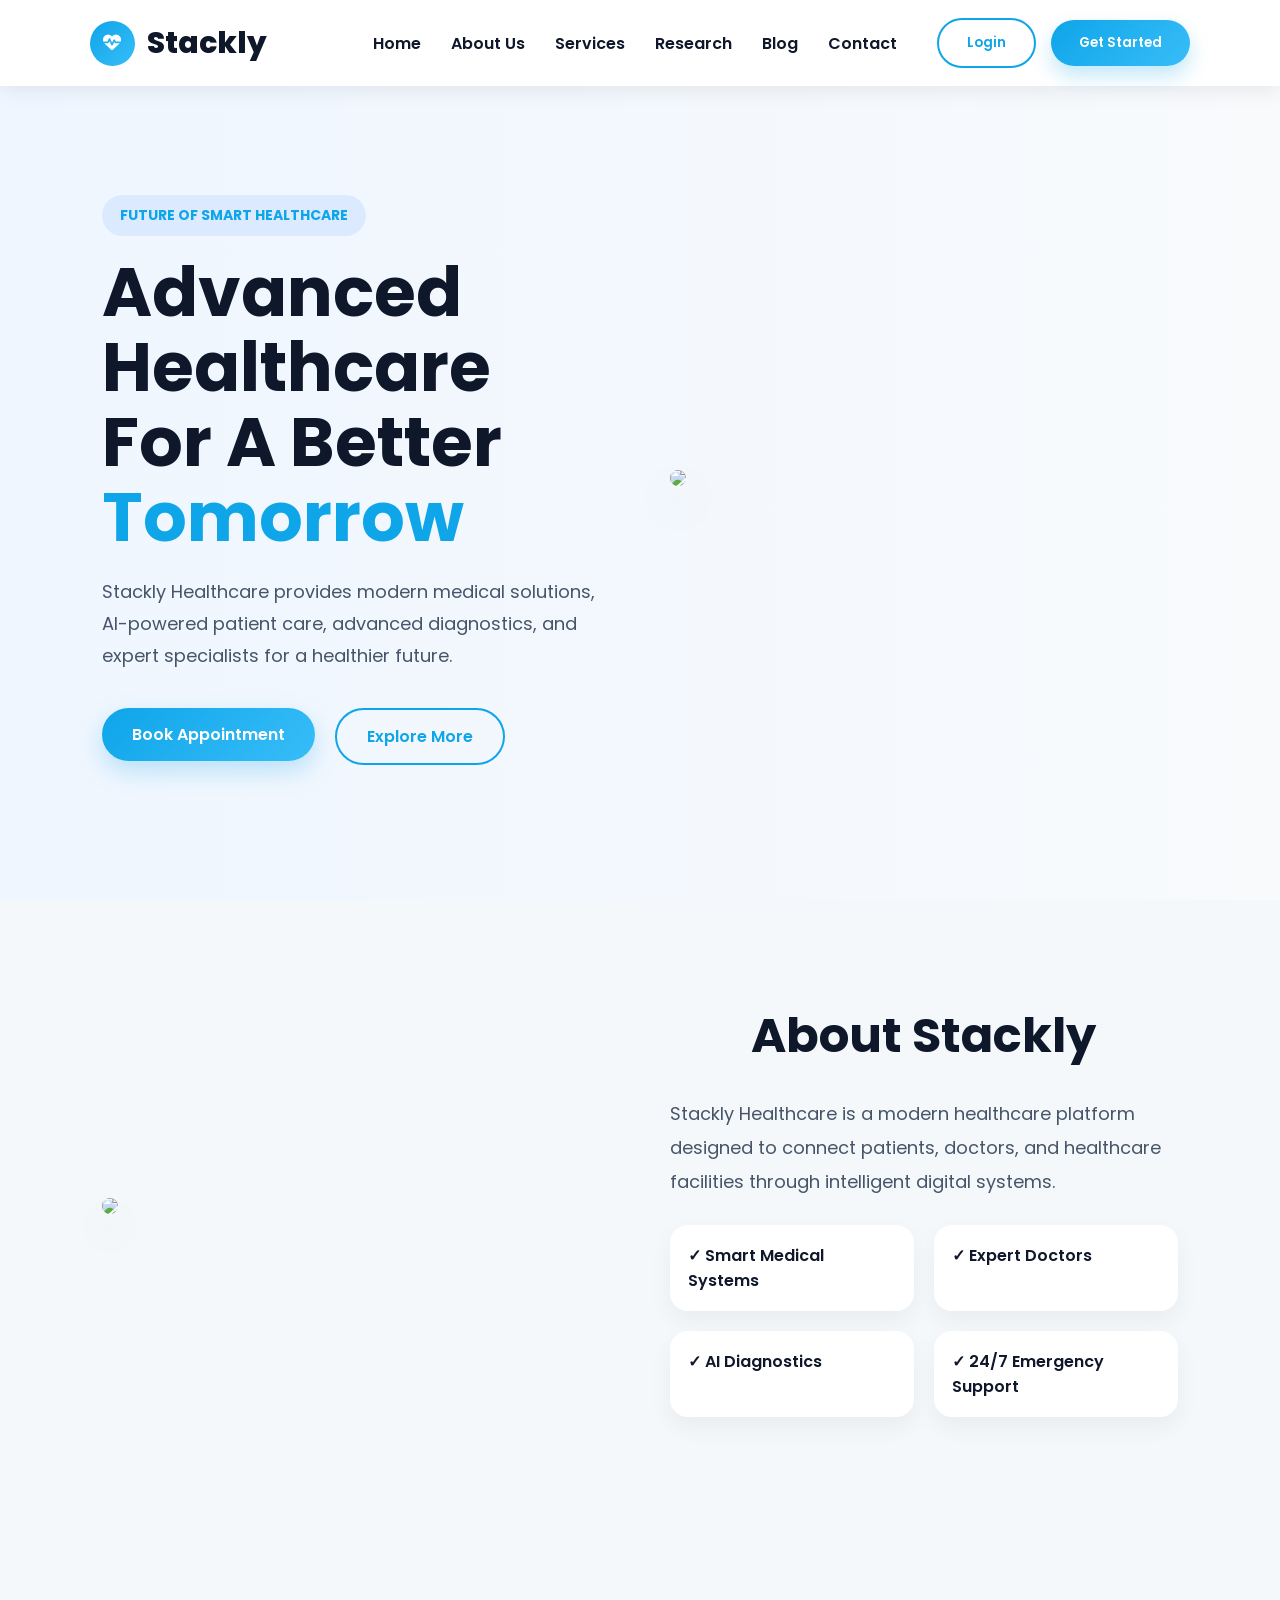
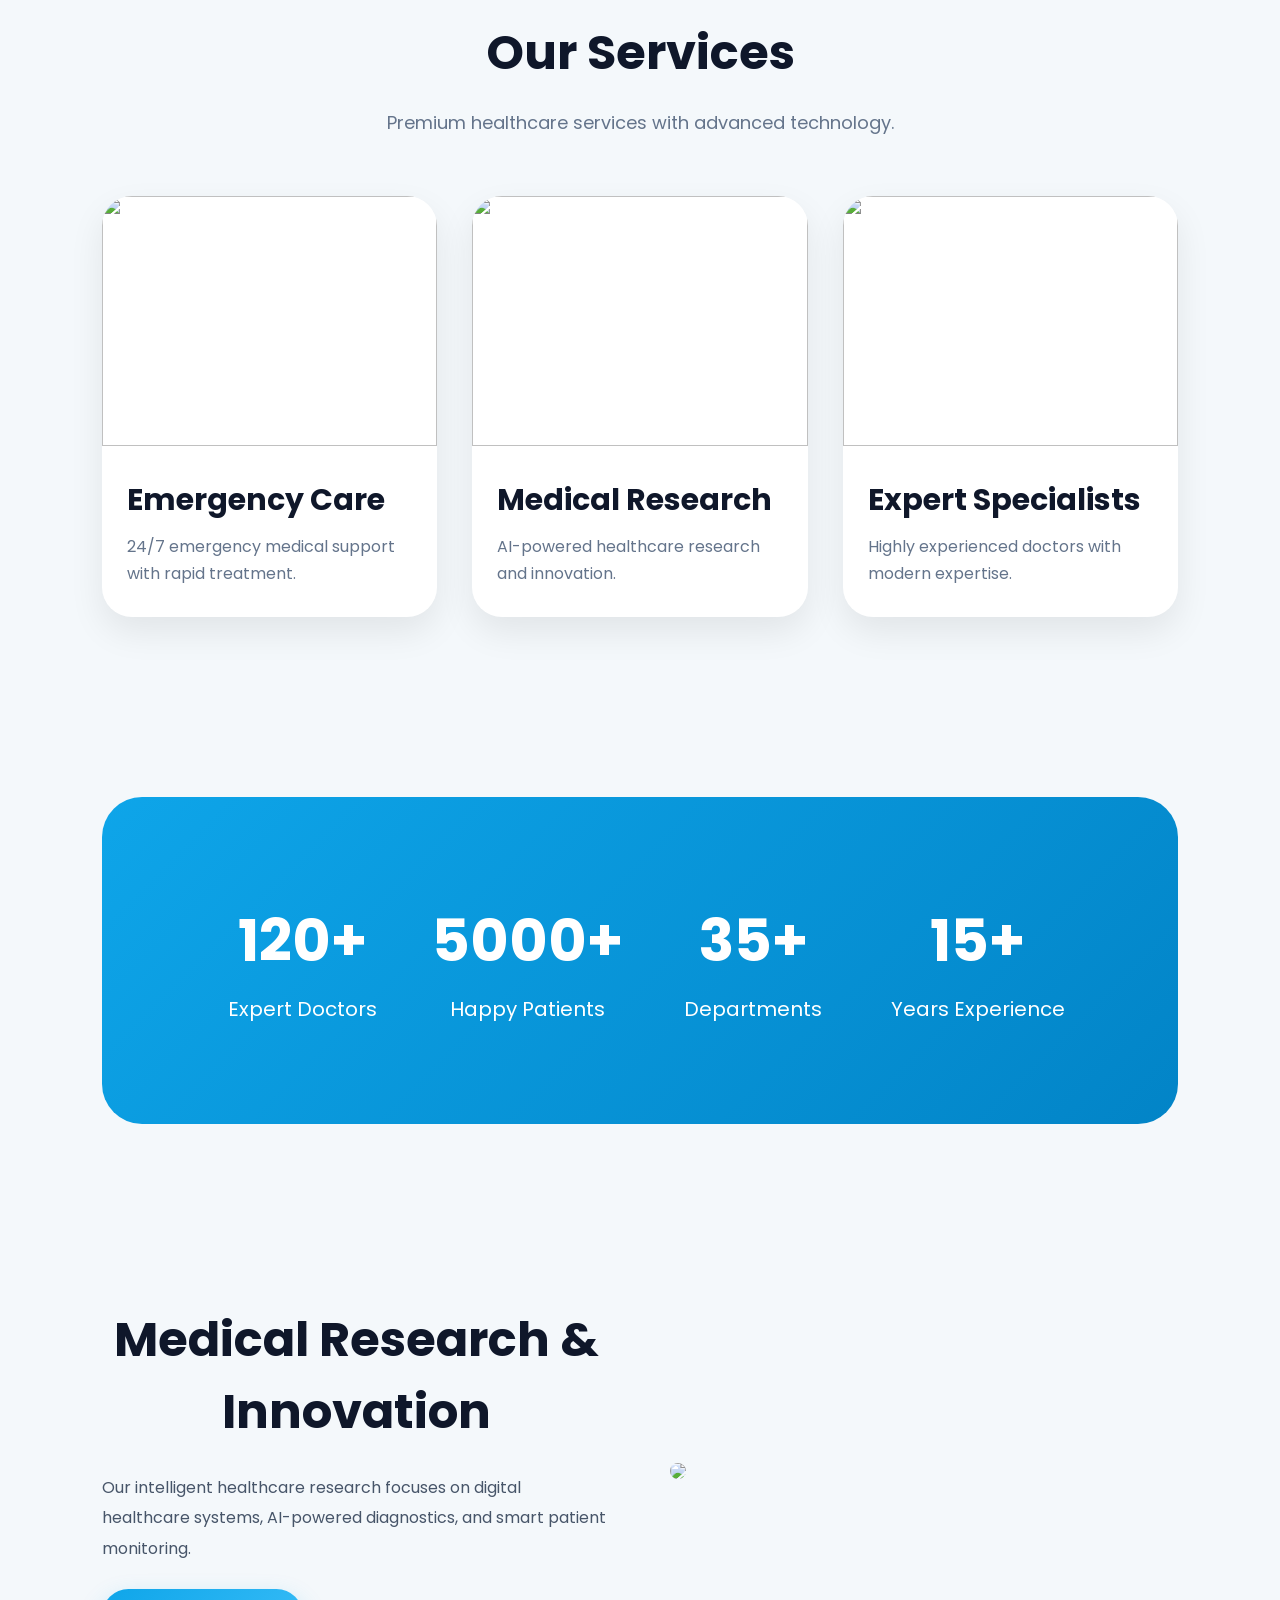
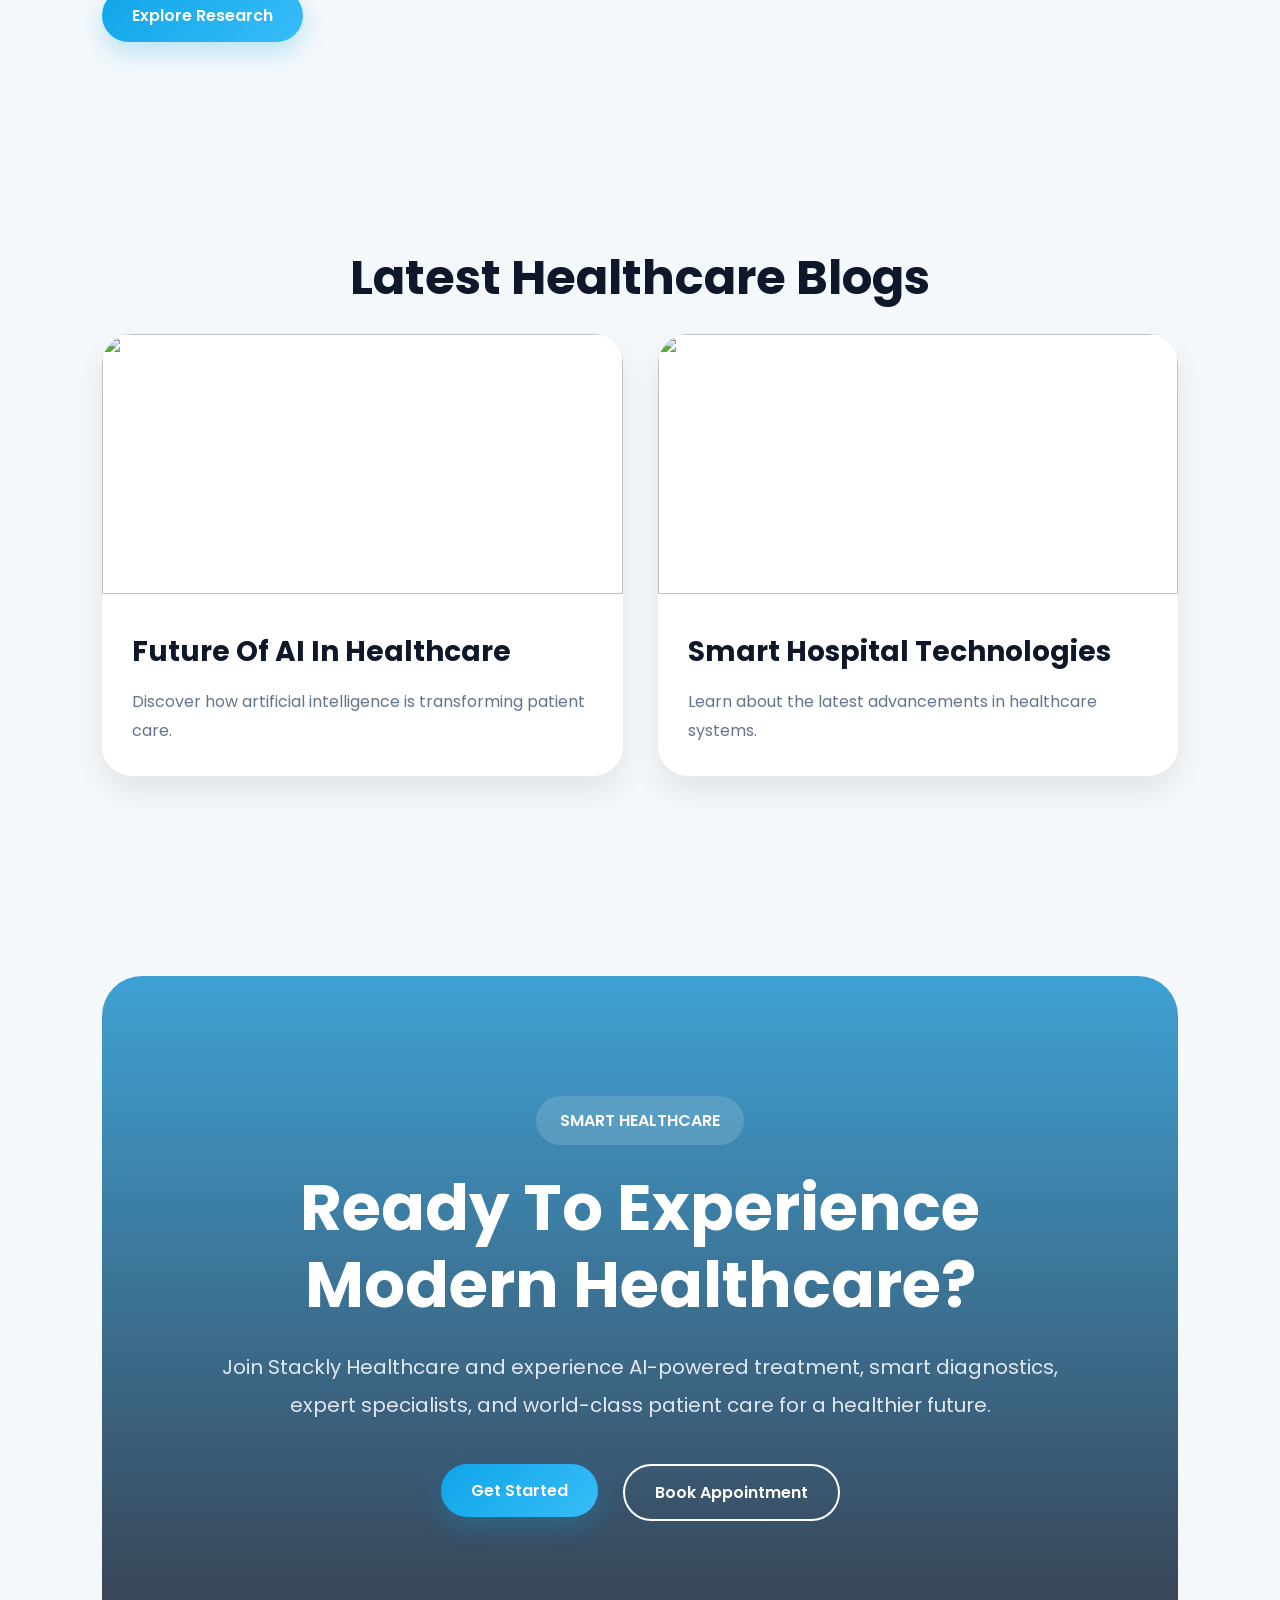
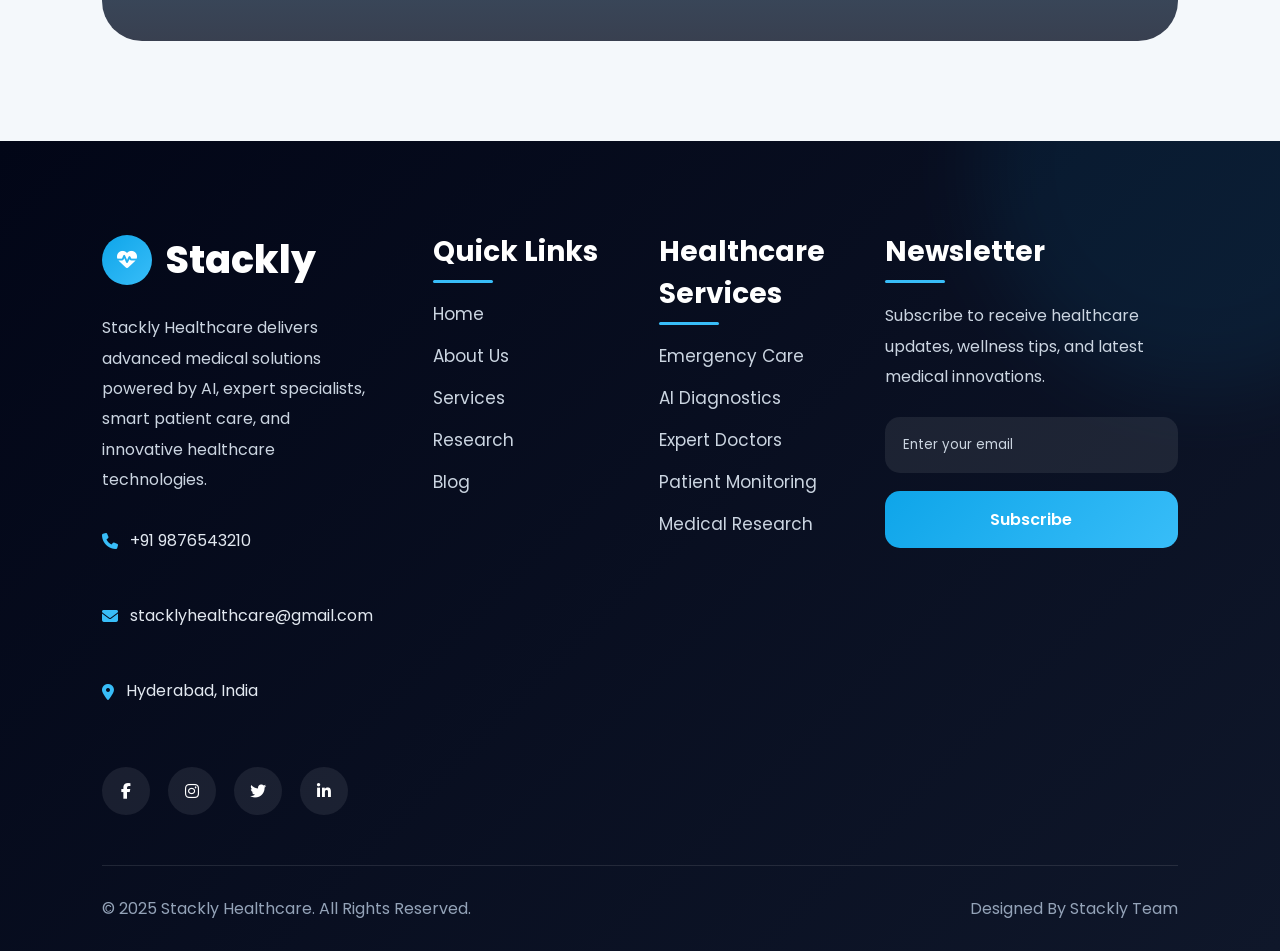
==== commit fb3460fe: "hi" ====
--- a/index.html
+++ b/index.html
@@ -1,4 +1,4 @@
- <!DOCTYPE html>
+  <!DOCTYPE html>
 <html lang="en">
 
 <head>
@@ -28,20 +28,29 @@
 <body>
 
   <!-- =========================
-       NAVBAR
-  ========================== -->
-
-  <nav class="navbar">
-
-    <div class="logo">
-
-      <div class="logo-icon">
-        <i class="fa-solid fa-heart-pulse"></i>
-      </div>
-
-      Stackly
-
-    </div>
+     NAVBAR
+========================= -->
+
+<nav class="navbar">
+
+  <!-- LOGO -->
+  <div class="logo">
+
+    <div class="logo-icon">
+      <i class="fa-solid fa-heart-pulse"></i>
+    </div>
+
+    <span>Stackly</span>
+
+  </div>
+
+  <!-- HAMBURGER -->
+  <div class="menu-toggle" id="menuToggle">
+    <i class="fa-solid fa-bars"></i>
+  </div>
+
+  <!-- NAV MENU -->
+  <div class="nav-menu" id="navMenu">
 
     <ul class="nav-links">
 
@@ -59,27 +68,26 @@
 
     </ul>
 
+    <!-- MOBILE + DESKTOP BUTTONS -->
     <div class="nav-buttons">
 
       <a href="login.html">
-
         <button class="login-btn">
           Login
         </button>
-
       </a>
 
       <a href="register.html">
-
         <button class="start-btn">
           Get Started
         </button>
-
       </a>
 
     </div>
 
-  </nav>
+  </div>
+
+</nav>
 
   <!-- =========================
        HERO SECTION
@@ -581,6 +589,17 @@
       duration: 1200,
       once: true
     });
+     const menuToggle =
+    document.getElementById("menuToggle");
+
+  const navMenu =
+    document.getElementById("navMenu");
+
+  menuToggle.addEventListener("click", () => {
+
+    navMenu.classList.toggle("active");
+
+  });
 
     const counters =
       document.querySelectorAll('.counter');
--- a/style.css
+++ b/style.css
@@ -1,4 +1,4 @@
- /* =========================
+  /* =========================
    GLOBAL STYLES
 ========================= */
 
@@ -22,34 +22,36 @@
 
 .navbar{
 
-  width:100%;
-
-  display:flex;
-  justify-content:space-between;
-  align-items:center;
-
-  padding:18px 8%;
-
   position:fixed;
   top:0;
   left:0;
 
-  z-index:999;
-
-  background:rgba(255,255,255,0.75);
-
-  backdrop-filter:blur(18px);
-
-  box-shadow:0 5px 25px rgba(0,0,0,0.08);
-}
+  width:100%;
+
+  padding:18px 7%;
+
+  display:flex;
+  justify-content:space-between;
+  align-items:center;
+
+  background:rgba(255,255,255,0.95);
+
+  backdrop-filter:blur(15px);
+
+  z-index:1000;
+
+  box-shadow:0 4px 20px rgba(0,0,0,0.08);
+}
+
+/* LOGO */
 
 .logo{
 
   display:flex;
   align-items:center;
-  gap:10px;
-
-  font-size:34px;
+  gap:12px;
+
+  font-size:30px;
   font-weight:800;
 
   color:#0f172a;
@@ -57,8 +59,8 @@
 
 .logo-icon{
 
-  width:42px;
-  height:42px;
+  width:45px;
+  height:45px;
 
   border-radius:50%;
 
@@ -69,13 +71,26 @@
   background:linear-gradient(135deg,#0ea5e9,#38bdf8);
 
   color:white;
-}
+
+  font-size:18px;
+}
+
+/* NAV MENU */
+
+.nav-menu{
+
+  display:flex;
+  align-items:center;
+  gap:40px;
+}
+
+/* NAV LINKS */
 
 .nav-links{
 
   display:flex;
   align-items:center;
-  gap:35px;
+  gap:30px;
 
   list-style:none;
 }
@@ -92,64 +107,253 @@
 }
 
 .nav-links a:hover{
+
   color:#0ea5e9;
 }
 
+/* BUTTONS */
+
 .nav-buttons{
-  display:flex;
+
+  display:flex;
+  align-items:center;
   gap:15px;
 }
 
 .login-btn,
-.start-btn,
+.start-btn{
+
+  padding:13px 28px;
+
+  border:none;
+
+  border-radius:40px;
+
+  cursor:pointer;
+
+  font-weight:600;
+
+  transition:0.4s;
+}
+
+.login-btn{
+
+  background:white;
+
+  color:#0ea5e9;
+
+  border:2px solid #0ea5e9;
+}
+
+.start-btn{
+
+  background:linear-gradient(135deg,#0ea5e9,#38bdf8);
+
+  color:white;
+
+  box-shadow:0 10px 20px rgba(14,165,233,0.25);
+}
+
+.login-btn:hover,
+.start-btn:hover{
+
+  transform:translateY(-4px);
+}
+
+/* HAMBURGER */
+
+.menu-toggle{
+
+  display:none;
+
+  font-size:28px;
+
+  cursor:pointer;
+
+  color:#0f172a;
+}
+
+/* =========================
+   MOBILE
+========================= */
+
+@media(max-width:768px){
+
+  .navbar{
+
+    padding:16px 20px;
+  }
+
+  .menu-toggle{
+
+    display:block;
+  }
+
+  .nav-menu{
+
+    position:absolute;
+
+    top:100%;
+    left:-100%;
+
+    width:100%;
+
+    background:white;
+
+    flex-direction:column;
+
+    align-items:center;
+
+    gap:25px;
+
+    padding:30px 20px;
+
+    transition:0.4s ease;
+
+    box-shadow:0 10px 25px rgba(0,0,0,0.08);
+  }
+
+  .nav-menu.active{
+
+    left:0;
+  }
+
+  .nav-links{
+
+    flex-direction:column;
+
+    width:100%;
+
+    gap:22px;
+  }
+
+  .nav-links a{
+
+    font-size:17px;
+  }
+
+  .nav-buttons{
+
+    flex-direction:column;
+
+    width:100%;
+  }
+
+  .nav-buttons a{
+
+    width:100%;
+  }
+
+  .login-btn,
+  .start-btn{
+
+    width:100%;
+  }
+
+  .hero{
+
+    padding-top:150px;
+  }
+
+}
+
+/* SMALL MOBILE */
+
+@media(max-width:480px){
+
+  .logo{
+
+    font-size:24px;
+  }
+
+  .logo-icon{
+
+    width:40px;
+    height:40px;
+  }
+
+  .menu-toggle{
+
+    font-size:24px;
+  }
+
+}
+/* =========================
+   COMMON BUTTONS
+========================= */
+
 .hero-btn,
 .outline-btn{
 
-  padding:14px 28px;
+  padding:14px 30px;
 
   border:none;
 
-  border-radius:40px;
+  border-radius:50px;
+
+  font-size:16px;
+
+  font-weight:600;
 
   cursor:pointer;
 
-  font-weight:600;
-
-  transition:0.4s;
-}
-
-.login-btn{
-
-  background:white;
+  transition:0.4s ease;
+
+  text-decoration:none;
+}
+
+/* PRIMARY BUTTON */
+
+.hero-btn{
+
+  background:linear-gradient(135deg,#0ea5e9,#38bdf8);
+
+  color:white;
+
+  box-shadow:0 10px 25px rgba(14,165,233,0.25);
+}
+
+.hero-btn:hover{
+
+  transform:translateY(-5px);
+
+  box-shadow:0 15px 30px rgba(14,165,233,0.35);
+}
+
+/* OUTLINE BUTTON */
+
+.outline-btn{
+
+  background:transparent;
+
+  border:2px solid #0ea5e9;
 
   color:#0ea5e9;
 }
 
-.start-btn,
-.hero-btn{
-
-  background:linear-gradient(135deg,#0ea5e9,#38bdf8);
+.outline-btn:hover{
+
+  background:#0ea5e9;
 
   color:white;
 
-  box-shadow:0 10px 25px rgba(14,165,233,0.3);
-}
-
-.outline-btn{
-
-  background:transparent;
-
-  border:2px solid #0ea5e9;
-
-  color:#0ea5e9;
-}
-
-.login-btn:hover,
-.start-btn:hover,
-.hero-btn:hover,
-.outline-btn:hover{
-
   transform:translateY(-5px);
+}
+
+/* CTA WHITE BUTTON */
+
+.cta-outline{
+
+  border:2px solid white !important;
+
+  color:white !important;
+}
+
+.cta-outline:hover{
+
+  background:white !important;
+
+  color:#0ea5e9 !important;
 }
 
 /* =========================
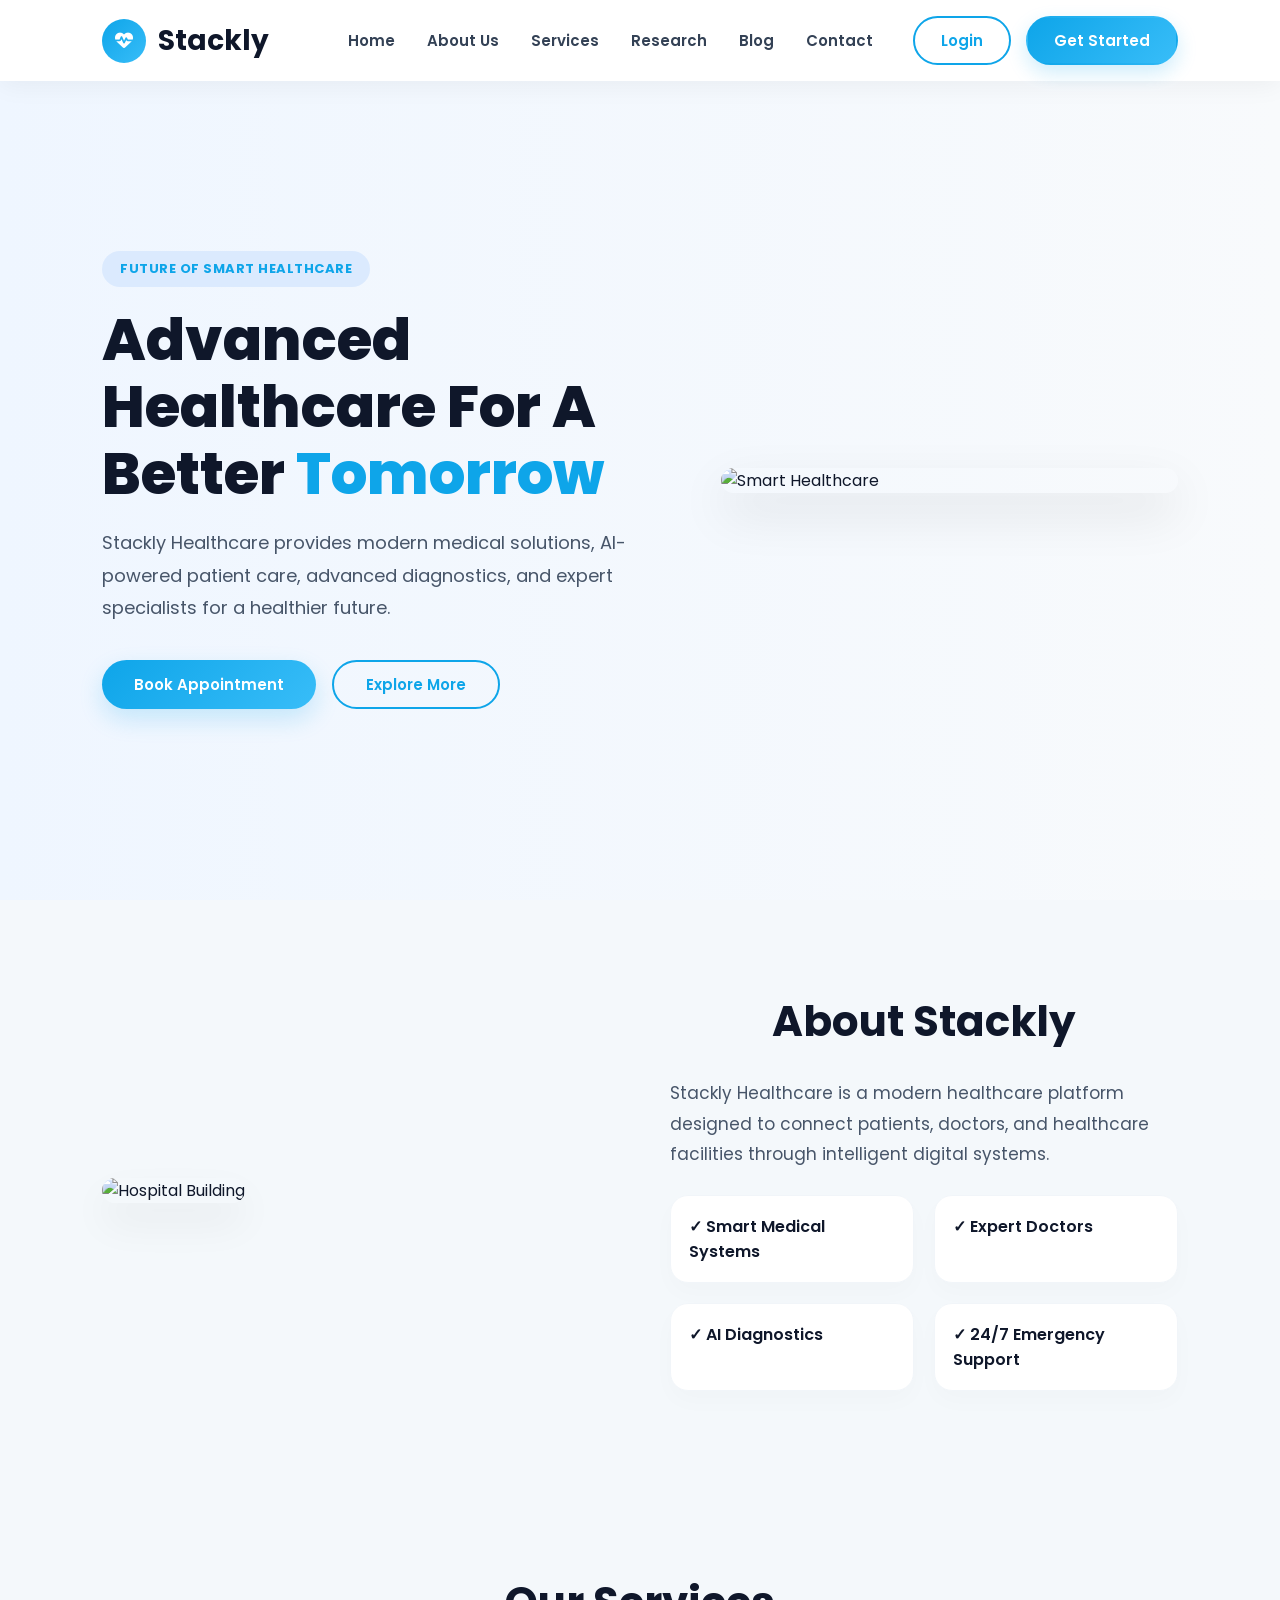
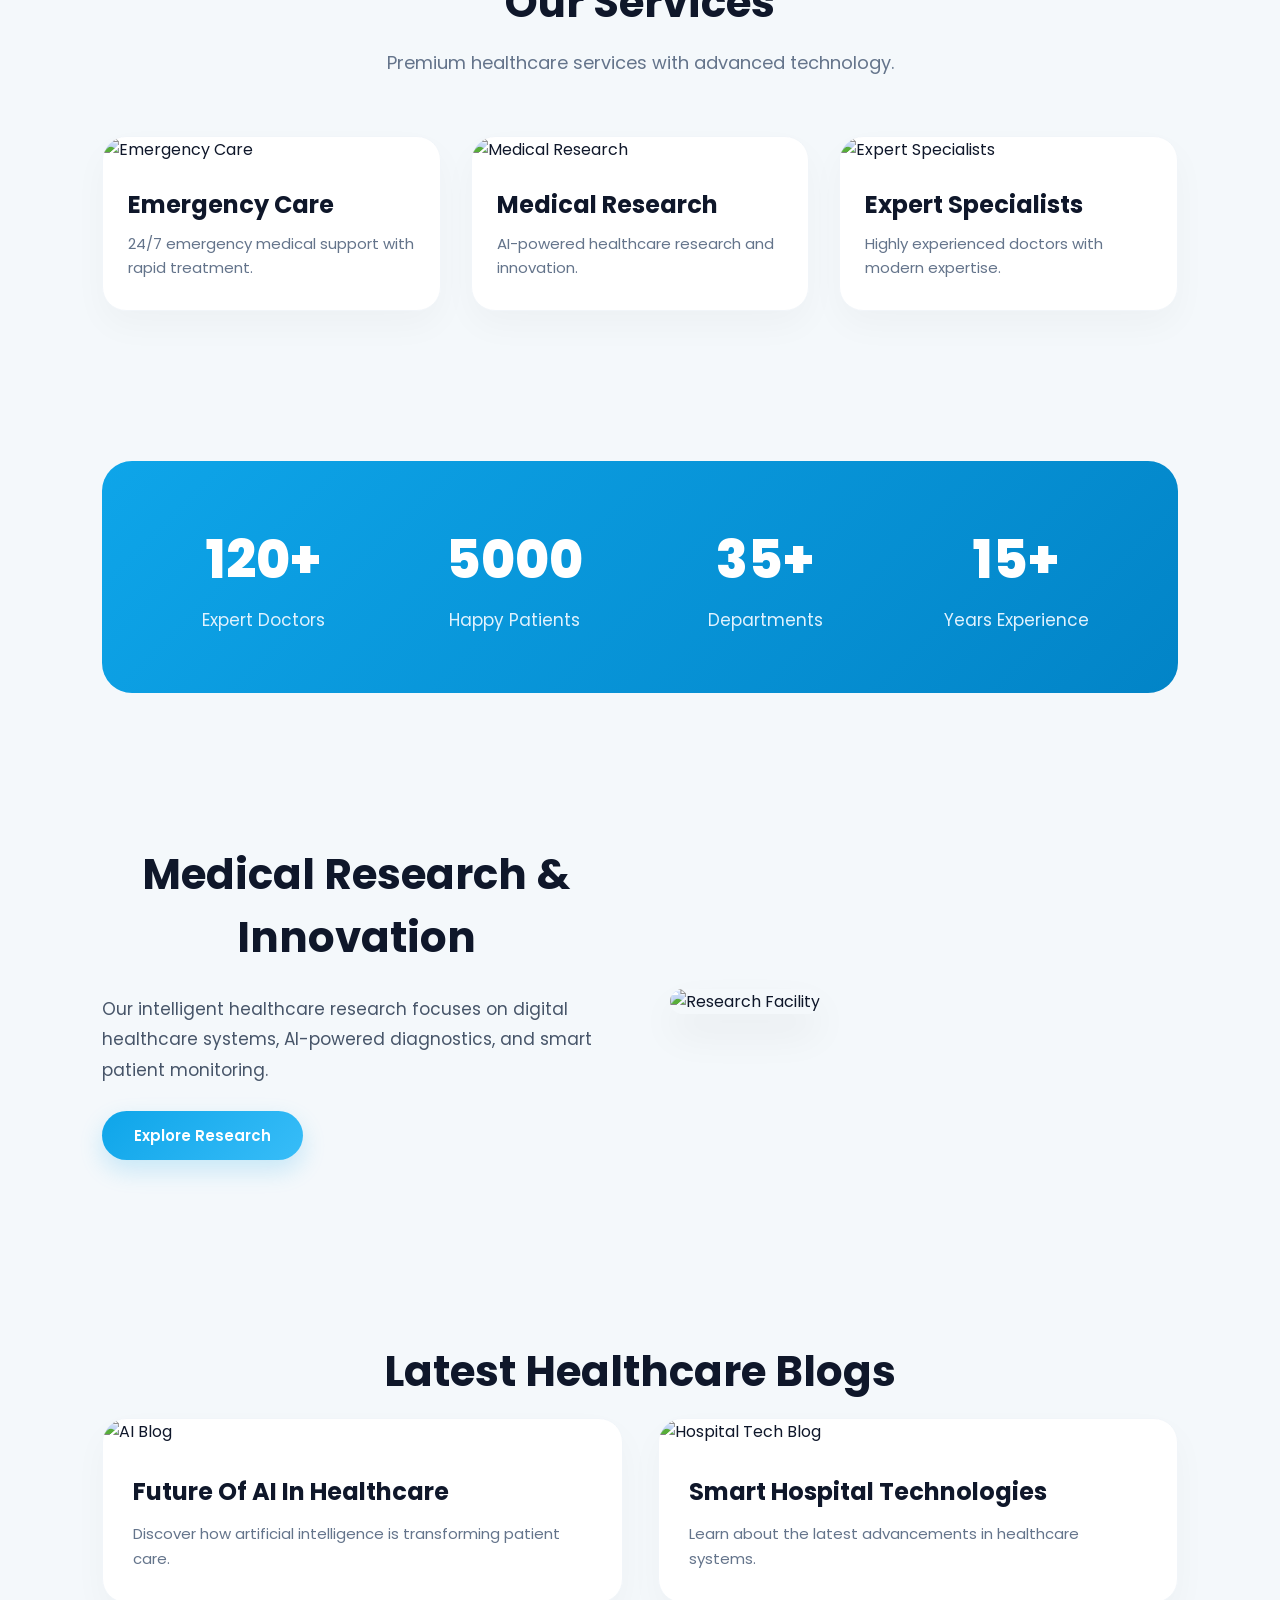
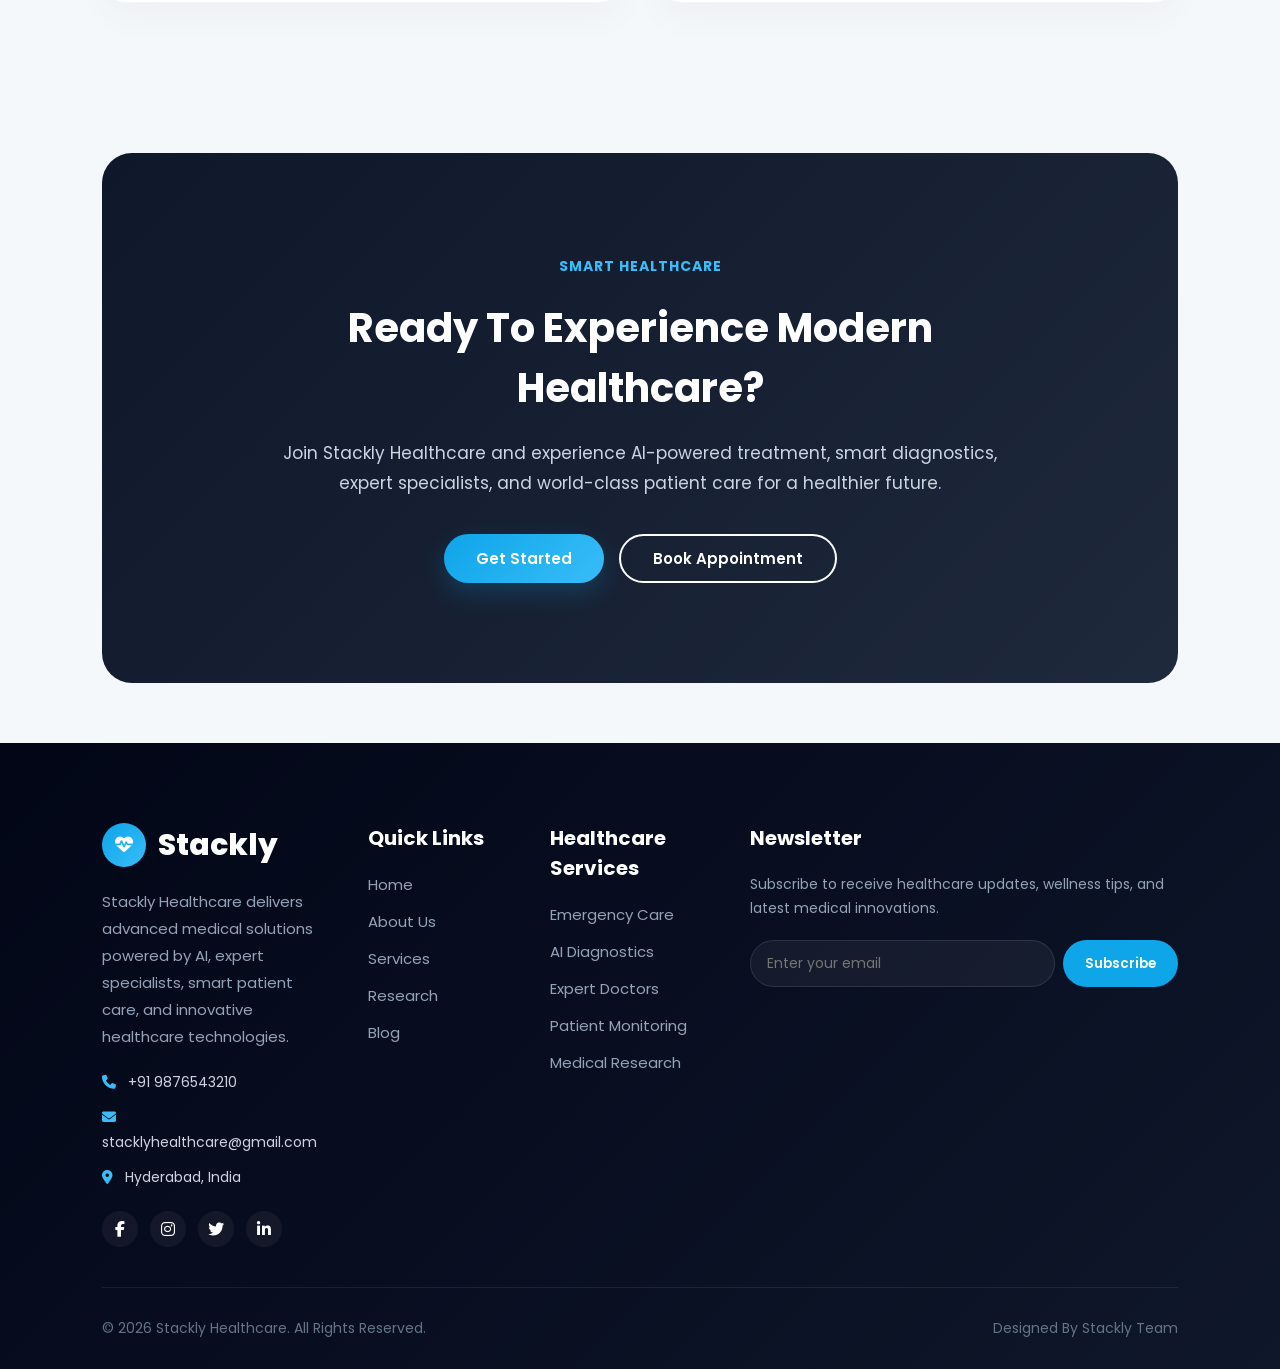
==== commit fe4ae072: "hi" ====
--- a/index.html
+++ b/index.html
@@ -1,645 +1,298 @@
-  <!DOCTYPE html>
+ <!DOCTYPE html>
 <html lang="en">
-
 <head>
-
   <meta charset="UTF-8">
-
   <meta name="viewport" content="width=device-width, initial-scale=1.0">
-
   <title>Stackly Healthcare</title>
 
-  <!-- CSS -->
   <link rel="stylesheet" href="style.css">
 
-  <!-- GOOGLE FONT -->
   <link href="https://fonts.googleapis.com/css2?family=Poppins:wght@300;400;500;600;700;800&display=swap" rel="stylesheet">
 
-  <!-- FONT AWESOME -->
-  <link rel="stylesheet"
-    href="https://cdnjs.cloudflare.com/ajax/libs/font-awesome/6.5.1/css/all.min.css" />
-
-  <!-- AOS -->
-  <link rel="stylesheet"
-    href="https://unpkg.com/aos@next/dist/aos.css" />
-
+  <link rel="stylesheet" href="https://cdnjs.cloudflare.com/ajax/libs/font-awesome/6.5.1/css/all.min.css" />
+
+  <link rel="stylesheet" href="https://unpkg.com/aos@next/dist/aos.css" />
 </head>
-
 <body>
 
-  <!-- =========================
-     NAVBAR
-========================= -->
-
-<nav class="navbar">
-
-  <!-- LOGO -->
-  <div class="logo">
-
-    <div class="logo-icon">
-      <i class="fa-solid fa-heart-pulse"></i>
-    </div>
-
-    <span>Stackly</span>
-
-  </div>
-
-  <!-- HAMBURGER -->
-  <div class="menu-toggle" id="menuToggle">
-    <i class="fa-solid fa-bars"></i>
-  </div>
-
-  <!-- NAV MENU -->
-  <div class="nav-menu" id="navMenu">
-
-    <ul class="nav-links">
-
-      <li><a href="#home">Home</a></li>
-
-      <li><a href="#about">About Us</a></li>
-
-      <li><a href="#services">Services</a></li>
-
-      <li><a href="#research">Research</a></li>
-
-      <li><a href="#blog">Blog</a></li>
-
-      <li><a href="#contact">Contact</a></li>
-
-    </ul>
-
-    <!-- MOBILE + DESKTOP BUTTONS -->
-    <div class="nav-buttons">
-
-      <a href="login.html">
-        <button class="login-btn">
-          Login
-        </button>
-      </a>
-
-      <a href="register.html">
-        <button class="start-btn">
-          Get Started
-        </button>
-      </a>
-
-    </div>
-
-  </div>
-
-</nav>
-
-  <!-- =========================
-       HERO SECTION
-  ========================== -->
+  <nav class="navbar">
+    <a href="#home" class="logo">
+      <div class="logo-icon">
+        <i class="fa-solid fa-heart-pulse"></i>
+      </div>
+      <span>Stackly</span>
+    </a>
+
+    <div class="menu-toggle" id="menuToggle">
+      <i class="fa-solid fa-bars"></i>
+    </div>
+
+    <div class="nav-menu" id="navMenu">
+      <ul class="nav-links">
+        <li><a href="#home">Home</a></li>
+        <li><a href="#about">About Us</a></li>
+        <li><a href="#services">Services</a></li>
+        <li><a href="#research">Research</a></li>
+        <li><a href="#blog">Blog</a></li>
+        <li><a href="#contact">Contact</a></li>
+      </ul>
+
+      <div class="nav-buttons">
+        <a href="login.html" class="login-btn">Login</a>
+        <a href="register.html" class="start-btn">Get Started</a>
+      </div>
+    </div>
+  </nav>
 
   <section class="hero" id="home">
-
     <div class="hero-content" data-aos="fade-right">
-
-      <span class="hero-tag">
-        FUTURE OF SMART HEALTHCARE
-      </span>
-
-      <h1>
-
-        Advanced Healthcare
-        For A Better
-        <span>Tomorrow</span>
-
-      </h1>
-
-      <p>
-
-        Stackly Healthcare provides modern medical solutions,
-        AI-powered patient care, advanced diagnostics,
-        and expert specialists for a healthier future.
-
-      </p>
-
+      <span class="hero-tag">FUTURE OF SMART HEALTHCARE</span>
+      <h1>Advanced Healthcare For A Better <span>Tomorrow</span></h1>
+      <p>
+        Stackly Healthcare provides modern medical solutions, AI-powered patient care, 
+        advanced diagnostics, and expert specialists for a healthier future.
+      </p>
       <div class="hero-buttons">
-
-        <a href="appointment.html">
-
-          <button class="hero-btn">
-            Book Appointment
-          </button>
-
-        </a>
-
-        <a href="404.html">
-
-          <button class="outline-btn">
-            Explore More
-          </button>
-
-        </a>
-
-      </div>
-
+        <a href="appointment.html" class="hero-btn">Book Appointment</a>
+        <a href="404.html" class="outline-btn">Explore More</a>
+      </div>
     </div>
 
     <div class="hero-image" data-aos="fade-left">
-
-      <img src="https://www.tagmedstaffing.com/wp-content/uploads/2023/12/shutterstock_786971899-scaled.jpg">
-
-    </div>
-
-  </section>
-
-  <!-- =========================
-       ABOUT SECTION
-  ========================== -->
+      <img src="https://www.tagmedstaffing.com/wp-content/uploads/2023/12/shutterstock_786971899-scaled.jpg" alt="Smart Healthcare">
+    </div>
+  </section>
 
   <section class="about-section" id="about">
-
     <div class="about-image" data-aos="zoom-in">
-
-      <img src="https://www.drmaidhospital.in/wp-content/uploads/2021/12/Importance-of-Multispecialty-Hospital.jpg">
-
+      <img src="https://www.drmaidhospital.in/wp-content/uploads/2021/12/Importance-of-Multispecialty-Hospital.jpg" alt="Hospital Building">
     </div>
 
     <div class="about-content" data-aos="fade-left">
-
-      <h2 class="section-title">
-        About Stackly
-      </h2>
-
-      <p>
-
-        Stackly Healthcare is a modern healthcare platform
-        designed to connect patients, doctors, and healthcare
-        facilities through intelligent digital systems.
-
-      </p>
-
+      <h2 class="section-title">About Stackly</h2>
+      <p>
+        Stackly Healthcare is a modern healthcare platform designed to connect patients, 
+        doctors, and healthcare facilities through intelligent digital systems.
+      </p>
       <div class="about-features">
-
-        <div class="feature-box">
-          ✓ Smart Medical Systems
-        </div>
-
-        <div class="feature-box">
-          ✓ Expert Doctors
-        </div>
-
-        <div class="feature-box">
-          ✓ AI Diagnostics
-        </div>
-
-        <div class="feature-box">
-          ✓ 24/7 Emergency Support
-        </div>
-
-      </div>
-
-    </div>
-
-  </section>
-
-  <!-- =========================
-       SERVICES
-  ========================== -->
+        <div class="feature-box">✓ Smart Medical Systems</div>
+        <div class="feature-box">✓ Expert Doctors</div>
+        <div class="feature-box">✓ AI Diagnostics</div>
+        <div class="feature-box">✓ 24/7 Emergency Support</div>
+      </div>
+    </div>
+  </section>
 
   <section class="services-section" id="services">
-
-    <h2 class="section-title" data-aos="fade-up">
-      Our Services
-    </h2>
-
-    <p class="section-subtitle" data-aos="fade-up">
-
-      Premium healthcare services with advanced technology.
-
-    </p>
+    <h2 class="section-title" data-aos="fade-up">Our Services</h2>
+    <p class="section-subtitle" data-aos="fade-up">Premium healthcare services with advanced technology.</p>
 
     <div class="services-container">
-
       <div class="service-card" data-aos="zoom-in">
-
-        <img src="https://www.cdi.org.in/images/home/4e23c321-9559-413a-a4cd-c948b9d6eb92_1743232868.jpg">
-
+        <img src="https://www.cdi.org.in/images/home/4e23c321-9559-413a-a4cd-c948b9d6eb92_1743232868.jpg" alt="Emergency Care">
         <h3>Emergency Care</h3>
-
-        <p>
-          24/7 emergency medical support with rapid treatment.
-        </p>
-
+        <p>24/7 emergency medical support with rapid treatment.</p>
       </div>
 
       <div class="service-card" data-aos="zoom-in">
-
-        <img src="https://encrypted-tbn0.gstatic.com/images?q=tbn:ANd9GcSClvRaODsigbX8UkjeXU0ZgXWpeKm6IyMumg&s">
-
+        <img src="https://encrypted-tbn0.gstatic.com/images?q=tbn:ANd9GcSClvRaODsigbX8UkjeXU0ZgXWpeKm6IyMumg&s" alt="Medical Research">
         <h3>Medical Research</h3>
-
-        <p>
-          AI-powered healthcare research and innovation.
-        </p>
-
+        <p>AI-powered healthcare research and innovation.</p>
       </div>
 
       <div class="service-card" data-aos="zoom-in">
-
-        <img src="https://www.drmaidhospital.in/wp-content/uploads/2021/12/Importance-of-Multispecialty-Hospital.jpg">
-
+        <img src="https://www.drmaidhospital.in/wp-content/uploads/2021/12/Importance-of-Multispecialty-Hospital.jpg" alt="Expert Specialists">
         <h3>Expert Specialists</h3>
-
-        <p>
-          Highly experienced doctors with modern expertise.
-        </p>
-
-      </div>
-
-    </div>
-
-  </section>
-
-  <!-- =========================
-       STATS
-  ========================== -->
+        <p>Highly experienced doctors with modern expertise.</p>
+      </div>
+    </div>
+  </section>
 
   <section class="stats-section">
-
     <div class="stats-container">
-
-      <div class="stat-box" data-aos="fade-up">
-
+      <div class="stat-box" data-aos="fade-up">
         <h2 class="counter" data-target="120">0</h2>
-
         <p>Expert Doctors</p>
-
-      </div>
-
-      <div class="stat-box" data-aos="fade-up">
-
+      </div>
+      <div class="stat-box" data-aos="fade-up">
         <h2 class="counter" data-target="5000">0</h2>
-
         <p>Happy Patients</p>
-
-      </div>
-
-      <div class="stat-box" data-aos="fade-up">
-
+      </div>
+      <div class="stat-box" data-aos="fade-up">
         <h2 class="counter" data-target="35">0</h2>
-
         <p>Departments</p>
-
-      </div>
-
-      <div class="stat-box" data-aos="fade-up">
-
+      </div>
+      <div class="stat-box" data-aos="fade-up">
         <h2 class="counter" data-target="15">0</h2>
-
         <p>Years Experience</p>
-
-      </div>
-
-    </div>
-
-  </section>
-
-  <!-- =========================
-       RESEARCH
-  ========================== -->
+      </div>
+    </div>
+  </section>
 
   <section class="research-section" id="research">
-
     <div class="research-content" data-aos="fade-right">
-
-      <h2 class="section-title">
-        Medical Research & Innovation
-      </h2>
-
-      <p>
-
-        Our intelligent healthcare research focuses on
-        digital healthcare systems, AI-powered diagnostics,
-        and smart patient monitoring.
-
-      </p>
-
-      <button class="hero-btn">
-        Explore Research
-      </button>
-
+      <h2 class="section-title">Medical Research & Innovation</h2>
+      <p>
+        Our intelligent healthcare research focuses on digital healthcare systems, 
+        AI-powered diagnostics, and smart patient monitoring.
+      </p>
+      <a href="#" class="hero-btn">Explore Research</a>
     </div>
 
     <div class="research-image" data-aos="fade-left">
-
-      <img src="https://www.tagmedstaffing.com/wp-content/uploads/2023/12/shutterstock_786971899-scaled.jpg">
-
-    </div>
-
-  </section>
-
-  <!-- =========================
-       BLOG SECTION
-  ========================== -->
+      <img src="https://www.tagmedstaffing.com/wp-content/uploads/2023/12/shutterstock_786971899-scaled.jpg" alt="Research Facility">
+    </div>
+  </section>
 
   <section class="blog-section" id="blog">
-
-    <h2 class="section-title" data-aos="fade-up">
-
-      Latest Healthcare Blogs
-
-    </h2>
+    <h2 class="section-title" data-aos="fade-up">Latest Healthcare Blogs</h2>
 
     <div class="blog-container">
-
       <div class="blog-card" data-aos="fade-up">
-
-        <img src="https://encrypted-tbn0.gstatic.com/images?q=tbn:ANd9GcSClvRaODsigbX8UkjeXU0ZgXWpeKm6IyMumg&s">
-
+        <img src="https://encrypted-tbn0.gstatic.com/images?q=tbn:ANd9GcSClvRaODsigbX8UkjeXU0ZgXWpeKm6IyMumg&s" alt="AI Blog">
         <div class="blog-content">
-
-          <h3>
-            Future Of AI In Healthcare
-          </h3>
-
-          <p>
-            Discover how artificial intelligence is transforming patient care.
-          </p>
-
-        </div>
-
+          <h3>Future Of AI In Healthcare</h3>
+          <p>Discover how artificial intelligence is transforming patient care.</p>
+        </div>
       </div>
 
       <div class="blog-card" data-aos="fade-up">
-
-        <img src="https://www.drmaidhospital.in/wp-content/uploads/2021/12/Importance-of-Multispecialty-Hospital.jpg">
-
+        <img src="https://www.drmaidhospital.in/wp-content/uploads/2021/12/Importance-of-Multispecialty-Hospital.jpg" alt="Hospital Tech Blog">
         <div class="blog-content">
-
-          <h3>
-            Smart Hospital Technologies
-          </h3>
-
-          <p>
-            Learn about the latest advancements in healthcare systems.
-          </p>
-
-        </div>
-
-      </div>
-
-    </div>
-
-  </section>
-
-  <!-- =========================
-       CTA SECTION
-  ========================== -->
+          <h3>Smart Hospital Technologies</h3>
+          <p>Learn about the latest advancements in healthcare systems.</p>
+        </div>
+      </div>
+    </div>
+  </section>
 
   <section class="cta-section">
-
     <div class="cta-overlay"></div>
-
     <div class="cta-content" data-aos="zoom-in">
-
-      <span class="cta-tag">
-        SMART HEALTHCARE
-      </span>
-
-      <h2>
-
-        Ready To Experience
-        Modern Healthcare?
-
-      </h2>
-
-      <p>
-
-        Join Stackly Healthcare and experience
-        AI-powered treatment, smart diagnostics,
-        expert specialists, and world-class
-        patient care for a healthier future.
-
-      </p>
-
+      <span class="cta-tag">SMART HEALTHCARE</span>
+      <h2>Ready To Experience Modern Healthcare?</h2>
+      <p>
+        Join Stackly Healthcare and experience AI-powered treatment, smart diagnostics, 
+        expert specialists, and world-class patient care for a healthier future.
+      </p>
       <div class="cta-buttons">
-
-        <a href="register.html">
-
-          <button class="hero-btn">
-            Get Started
-          </button>
-
-        </a>
-
-        <a href="appointment.html">
-
-          <button class="outline-btn cta-outline">
-            Book Appointment
-          </button>
-
-        </a>
-
-      </div>
-
-    </div>
-
-  </section>
-
-  <!-- =========================
-       FOOTER
-  ========================== -->
+        <a href="register.html" class="hero-btn">Get Started</a>
+        <a href="appointment.html" class="outline-btn cta-outline">Book Appointment</a>
+      </div>
+    </div>
+  </section>
 
   <footer class="footer" id="contact">
-
     <div class="footer-top">
-
       <div class="footer-brand">
-
         <div class="footer-logo">
-
           <div class="footer-icon">
             <i class="fa-solid fa-heart-pulse"></i>
           </div>
-
           <h2>Stackly</h2>
-
-        </div>
-
+        </div>
         <p>
-
-          Stackly Healthcare delivers advanced
-          medical solutions powered by AI,
-          expert specialists, smart patient care,
-          and innovative healthcare technologies.
-
+          Stackly Healthcare delivers advanced medical solutions powered by AI, 
+          expert specialists, smart patient care, and innovative healthcare technologies.
         </p>
-
         <div class="footer-contact">
-
-          <p>
-            <i class="fa-solid fa-phone"></i>
-            +91 9876543210
-          </p>
-
-          <p>
-            <i class="fa-solid fa-envelope"></i>
-            stacklyhealthcare@gmail.com
-          </p>
-
-          <p>
-            <i class="fa-solid fa-location-dot"></i>
-            Hyderabad, India
-          </p>
-
-        </div>
-
+          <p><i class="fa-solid fa-phone"></i> +91 9876543210</p>
+          <p><i class="fa-solid fa-envelope"></i> stacklyhealthcare@gmail.com</p>
+          <p><i class="fa-solid fa-location-dot"></i> Hyderabad, India</p>
+        </div>
         <div class="social-icons">
-
-          <a href="#">
-            <i class="fa-brands fa-facebook-f"></i>
-          </a>
-
-          <a href="#">
-            <i class="fa-brands fa-instagram"></i>
-          </a>
-
-          <a href="#">
-            <i class="fa-brands fa-twitter"></i>
-          </a>
-
-          <a href="#">
-            <i class="fa-brands fa-linkedin-in"></i>
-          </a>
-
-        </div>
-
+          <a href="#"><i class="fa-brands fa-facebook-f"></i></a>
+          <a href="#"><i class="fa-brands fa-instagram"></i></a>
+          <a href="#"><i class="fa-brands fa-twitter"></i></a>
+          <a href="#"><i class="fa-brands fa-linkedin-in"></i></a>
+        </div>
       </div>
 
       <div class="footer-links">
-
         <h3>Quick Links</h3>
-
         <a href="#home">Home</a>
         <a href="#about">About Us</a>
         <a href="#services">Services</a>
         <a href="#research">Research</a>
         <a href="#blog">Blog</a>
-
       </div>
 
       <div class="footer-links">
-
         <h3>Healthcare Services</h3>
-
         <a href="#">Emergency Care</a>
         <a href="#">AI Diagnostics</a>
         <a href="#">Expert Doctors</a>
         <a href="#">Patient Monitoring</a>
         <a href="#">Medical Research</a>
-
       </div>
 
       <div class="footer-newsletter">
-
         <h3>Newsletter</h3>
-
-        <p>
-
-          Subscribe to receive healthcare
-          updates, wellness tips, and latest
-          medical innovations.
-
-        </p>
-
-        <form>
-
-          <input type="email"
-            placeholder="Enter your email">
-
-          <button type="submit">
-
-            Subscribe
-
-          </button>
-
+        <p>Subscribe to receive healthcare updates, wellness tips, and latest medical innovations.</p>
+        <form onsubmit="event.preventDefault();">
+          <input type="email" placeholder="Enter your email" required>
+          <button type="submit">Subscribe</button>
         </form>
-
-      </div>
-
+      </div>
     </div>
 
     <div class="footer-bottom">
-
-      <p>
-        © 2025 Stackly Healthcare.
-        All Rights Reserved.
-      </p>
-
-      <p>
-        Designed By Stackly Team
-      </p>
-
-    </div>
-
+      <p>© 2026 Stackly Healthcare. All Rights Reserved.</p>
+      <p>Designed By Stackly Team</p>
+    </div>
   </footer>
 
-  <!-- AOS -->
-
   <script src="https://unpkg.com/aos@next/dist/aos.js"></script>
-
   <script>
-
     AOS.init({
-      duration: 1200,
+      duration: 1000,
       once: true
     });
-     const menuToggle =
-    document.getElementById("menuToggle");
-
-  const navMenu =
-    document.getElementById("navMenu");
-
-  menuToggle.addEventListener("click", () => {
-
-    navMenu.classList.toggle("active");
-
-  });
-
-    const counters =
-      document.querySelectorAll('.counter');
-
+
+    // Handle Mobile Responsive Menu Expand
+    const menuToggle = document.getElementById("menuToggle");
+    const navMenu = document.getElementById("navMenu");
+    const navLinks = document.querySelectorAll(".nav-links li a");
+
+    menuToggle.addEventListener("click", () => {
+      navMenu.classList.toggle("active");
+      // Optional toggle icon style switch
+      const icon = menuToggle.querySelector("i");
+      if(navMenu.classList.contains("active")) {
+        icon.classList.remove("fa-bars");
+        icon.classList.add("fa-xmark");
+      } else {
+        icon.classList.remove("fa-xmark");
+        icon.classList.add("fa-bars");
+      }
+    });
+
+    // Automatically close the dropdown block when clicking any single target link
+    navLinks.forEach(link => {
+      link.addEventListener("click", () => {
+        navMenu.classList.remove("active");
+        menuToggle.querySelector("i").classList.remove("fa-xmark");
+        menuToggle.querySelector("i").classList.add("fa-bars");
+      });
+    });
+
+    // Counter Increment Hook Animation Logic
+    const counters = document.querySelectorAll('.counter');
     counters.forEach(counter => {
-
       counter.innerText = '0';
-
       const updateCounter = () => {
-
-        const target =
-          +counter.getAttribute('data-target');
-
+        const target = +counter.getAttribute('data-target');
         const c = +counter.innerText;
-
         const increment = target / 100;
-
         if (c < target) {
-
-          counter.innerText =
-            `${Math.ceil(c + increment)}`;
-
+          counter.innerText = `${Math.ceil(c + increment)}`;
           setTimeout(updateCounter, 20);
-
+        } else {
+          counter.innerText = target + '+';
         }
-
-        else {
-
-          counter.innerText = target + '+';
-
-        }
-
       };
-
       updateCounter();
-
-    });
-
+    });
   </script>
-
 </body>
-
 </html>
--- a/style.css
+++ b/style.css
@@ -1,1470 +1,717 @@
-  /* =========================
-   GLOBAL STYLES
-========================= */
-
+ /* ==========================================================================
+   GLOBAL STYLES & LAYOUT SYSTEM
+   ========================================================================== */
 *{
-  margin:0;
-  padding:0;
-  box-sizing:border-box;
-  font-family:'Poppins',sans-serif;
-  scroll-behavior:smooth;
+  margin: 0;
+  padding: 0;
+  box-sizing: border-box;
+  font-family: 'Poppins', sans-serif;
+  scroll-behavior: smooth;
 }
 
 body{
-  background:#f4f8fb;
-  overflow-x:hidden;
-  color:#0f172a;
-}
-
-/* =========================
-   NAVBAR
-========================= */
-
+  background: #f4f8fb;
+  overflow-x: hidden;
+  color: #0f172a;
+  width: 100%;
+}
+
+/* Base Wrapper Limiters for Crisp Look on Wide Desktop Displays */
+section, .footer-top, .footer-bottom {
+  max-width: 1440px;
+  margin-left: auto;
+  margin-right: auto;
+}
+
+/* ==========================================================================
+   NAVBAR (Pixel Perfect Design Fix)
+   ========================================================================== */
 .navbar{
-
-  position:fixed;
-  top:0;
-  left:0;
-
-  width:100%;
-
-  padding:18px 7%;
-
-  display:flex;
-  justify-content:space-between;
-  align-items:center;
-
-  background:rgba(255,255,255,0.95);
-
-  backdrop-filter:blur(15px);
-
-  z-index:1000;
-
-  box-shadow:0 4px 20px rgba(0,0,0,0.08);
-}
-
-/* LOGO */
+  position: fixed;
+  top: 0;
+  left: 0;
+  right: 0;
+  width: 100%;
+  display: flex;
+  justify-content: space-between;
+  align-items: center;
+  padding: 16px 8%;
+  background: rgba(255, 255, 255, 0.96);
+  backdrop-filter: blur(14px);
+  -webkit-backdrop-filter: blur(14px);
+  box-shadow: 0 4px 25px rgba(0, 0, 0, 0.05);
+  z-index: 1000;
+}
 
 .logo{
-
-  display:flex;
-  align-items:center;
-  gap:12px;
-
-  font-size:30px;
-  font-weight:800;
-
-  color:#0f172a;
+  display: flex;
+  align-items: center;
+  gap: 12px;
+  font-size: 28px;
+  font-weight: 700;
+  color: #0f172a;
+  text-decoration: none;
 }
 
 .logo-icon{
-
-  width:45px;
-  height:45px;
-
-  border-radius:50%;
-
-  display:flex;
-  justify-content:center;
-  align-items:center;
-
-  background:linear-gradient(135deg,#0ea5e9,#38bdf8);
-
-  color:white;
-
-  font-size:18px;
-}
-
-/* NAV MENU */
+  width: 44px;
+  height: 44px;
+  border-radius: 50%;
+  display: flex;
+  justify-content: center;
+  align-items: center;
+  background: linear-gradient(135deg, #0ea5e9, #38bdf8);
+  color: white;
+  font-size: 18px;
+}
 
 .nav-menu{
-
-  display:flex;
-  align-items:center;
-  gap:40px;
-}
-
-/* NAV LINKS */
+  display: flex;
+  align-items: center;
+  gap: 40px;
+}
 
 .nav-links{
-
-  display:flex;
-  align-items:center;
-  gap:30px;
-
-  list-style:none;
-}
-
-.nav-links a{
-
-  text-decoration:none;
-
-  color:#0f172a;
-
-  font-weight:600;
-
-  transition:0.3s;
-}
-
-.nav-links a:hover{
-
-  color:#0ea5e9;
-}
-
-/* BUTTONS */
+  display: flex;
+  align-items: center;
+  gap: 32px;
+  list-style: none;
+}
+
+.nav-links li a{
+  text-decoration: none;
+  color: #334155;
+  font-size: 15px;
+  font-weight: 600;
+  transition: color 0.3s ease;
+}
+
+.nav-links li a:hover{
+  color: #0ea5e9;
+}
 
 .nav-buttons{
-
-  display:flex;
-  align-items:center;
-  gap:15px;
-}
-
+  display: flex;
+  align-items: center;
+  gap: 15px;
+}
+
+/* Standalone Clean Native Anchors Styled as Buttons */
 .login-btn,
-.start-btn{
-
-  padding:13px 28px;
-
-  border:none;
-
-  border-radius:40px;
-
-  cursor:pointer;
-
-  font-weight:600;
-
-  transition:0.4s;
-}
-
-.login-btn{
-
-  background:white;
-
-  color:#0ea5e9;
-
-  border:2px solid #0ea5e9;
-}
-
-.start-btn{
-
-  background:linear-gradient(135deg,#0ea5e9,#38bdf8);
-
-  color:white;
-
-  box-shadow:0 10px 20px rgba(14,165,233,0.25);
-}
-
-.login-btn:hover,
-.start-btn:hover{
-
-  transform:translateY(-4px);
-}
-
-/* HAMBURGER */
-
-.menu-toggle{
-
-  display:none;
-
-  font-size:28px;
-
-  cursor:pointer;
-
-  color:#0f172a;
-}
-
-/* =========================
-   MOBILE
-========================= */
-
-@media(max-width:768px){
-
-  .navbar{
-
-    padding:16px 20px;
-  }
-
-  .menu-toggle{
-
-    display:block;
-  }
-
-  .nav-menu{
-
-    position:absolute;
-
-    top:100%;
-    left:-100%;
-
-    width:100%;
-
-    background:white;
-
-    flex-direction:column;
-
-    align-items:center;
-
-    gap:25px;
-
-    padding:30px 20px;
-
-    transition:0.4s ease;
-
-    box-shadow:0 10px 25px rgba(0,0,0,0.08);
-  }
-
-  .nav-menu.active{
-
-    left:0;
-  }
-
-  .nav-links{
-
-    flex-direction:column;
-
-    width:100%;
-
-    gap:22px;
-  }
-
-  .nav-links a{
-
-    font-size:17px;
-  }
-
-  .nav-buttons{
-
-    flex-direction:column;
-
-    width:100%;
-  }
-
-  .nav-buttons a{
-
-    width:100%;
-  }
-
-  .login-btn,
-  .start-btn{
-
-    width:100%;
-  }
-
-  .hero{
-
-    padding-top:150px;
-  }
-
-}
-
-/* SMALL MOBILE */
-
-@media(max-width:480px){
-
-  .logo{
-
-    font-size:24px;
-  }
-
-  .logo-icon{
-
-    width:40px;
-    height:40px;
-  }
-
-  .menu-toggle{
-
-    font-size:24px;
-  }
-
-}
-/* =========================
-   COMMON BUTTONS
-========================= */
-
+.start-btn,
 .hero-btn,
 .outline-btn{
-
-  padding:14px 30px;
-
-  border:none;
-
-  border-radius:50px;
-
-  font-size:16px;
-
-  font-weight:600;
-
-  cursor:pointer;
-
-  transition:0.4s ease;
-
-  text-decoration:none;
-}
-
-/* PRIMARY BUTTON */
+  display: inline-block;
+  text-decoration: none;
+  text-align: center;
+  padding: 11px 26px;
+  border-radius: 50px;
+  font-size: 15px;
+  font-weight: 600;
+  cursor: pointer;
+  transition: all 0.35s cubic-bezier(0.4, 0, 0.2, 1);
+  white-space: nowrap;
+}
+
+.login-btn{
+  background: transparent;
+  color: #0ea5e9;
+  border: 2px solid #0ea5e9;
+}
+
+.login-btn:hover{
+  background: #0ea5e9;
+  color: white;
+  transform: translateY(-3px);
+}
+
+.start-btn{
+  background: linear-gradient(135deg, #0ea5e9, #38bdf8);
+  color: white;
+  border: 2px solid transparent;
+  box-shadow: 0 8px 20px rgba(14, 165, 233, 0.2);
+}
+
+.start-btn:hover{
+  transform: translateY(-3px);
+  box-shadow: 0 12px 24px rgba(14, 165, 233, 0.3);
+}
+
+.menu-toggle{
+  display: none;
+  font-size: 26px;
+  color: #0f172a;
+  cursor: pointer;
+}
+
+/* ==========================================================================
+   HERO & SECTION LAYOUTS
+   ========================================================================== */
+.hero{
+  min-height: 100vh;
+  display: grid;
+  grid-template-columns: 1.1fr 0.9fr;
+  align-items: center;
+  gap: 60px;
+  padding: 140px 8% 80px;
+  background: linear-gradient(to right, #eff6ff, #f8fafc);
+}
+
+.hero-content h1{
+  font-size: 58px;
+  font-weight: 800;
+  line-height: 1.15;
+  color: #0f172a;
+  margin: 20px 0;
+}
+
+.hero-content h1 span{
+  color: #0ea5e9;
+}
+
+.hero-content p{
+  font-size: 18px;
+  color: #475569;
+  line-height: 1.8;
+  margin-bottom: 35px;
+}
+
+.hero-tag{
+  display: inline-block;
+  padding: 8px 18px;
+  border-radius: 30px;
+  background: #dbeafe;
+  color: #0ea5e9;
+  font-weight: 700;
+  font-size: 13px;
+  text-transform: uppercase;
+  letter-spacing: 0.5px;
+}
+
+.hero-buttons{
+  display: flex;
+  gap: 16px;
+}
 
 .hero-btn{
-
-  background:linear-gradient(135deg,#0ea5e9,#38bdf8);
-
-  color:white;
-
-  box-shadow:0 10px 25px rgba(14,165,233,0.25);
+  background: linear-gradient(135deg, #0ea5e9, #38bdf8);
+  color: white;
+  padding: 13px 32px;
+  box-shadow: 0 10px 25px rgba(14, 165, 233, 0.2);
 }
 
 .hero-btn:hover{
-
-  transform:translateY(-5px);
-
-  box-shadow:0 15px 30px rgba(14,165,233,0.35);
-}
-
-/* OUTLINE BUTTON */
+  transform: translateY(-4px);
+  box-shadow: 0 15px 30px rgba(14, 165, 233, 0.35);
+}
 
 .outline-btn{
-
-  background:transparent;
-
-  border:2px solid #0ea5e9;
-
-  color:#0ea5e9;
+  background: transparent;
+  border: 2px solid #0ea5e9;
+  color: #0ea5e9;
+  padding: 11px 32px;
 }
 
 .outline-btn:hover{
-
-  background:#0ea5e9;
-
-  color:white;
-
-  transform:translateY(-5px);
-}
-
-/* CTA WHITE BUTTON */
+  background: #0ea5e9;
+  color: white;
+  transform: translateY(-4px);
+}
+
+.hero-image{
+  display: flex;
+  justify-content: center;
+}
+
+.hero-image img{
+  width: 100%;
+  max-width: 520px;
+  border-radius: 35px;
+  object-fit: cover;
+  box-shadow: 0 20px 50px rgba(0, 0, 0, 0.1);
+  transition: transform 0.4s ease;
+}
+
+.hero-image img:hover{
+  transform: scale(1.02);
+}
+
+/* ==========================================================================
+   COMMON SECTIONS
+   ========================================================================== */
+section{
+  padding: 90px 8%;
+}
+
+.section-title{
+  font-size: 42px;
+  font-weight: 700;
+  text-align: center;
+  margin-bottom: 15px;
+  color: #0f172a;
+}
+
+.section-subtitle{
+  text-align: center;
+  color: #64748b;
+  margin-bottom: 60px;
+  font-size: 18px;
+}
+
+/* ==========================================================================
+   ABOUT & RESEARCH
+   ========================================================================== */
+.about-section, .research-section{
+  display: grid;
+  grid-template-columns: 1fr 1fr;
+  gap: 60px;
+  align-items: center;
+}
+
+.about-image img, .research-image img{
+  width: 100%;
+  max-width: 520px;
+  border-radius: 30px;
+  box-shadow: 0 20px 40px rgba(0,0,0,0.06);
+}
+
+.about-content p, .research-content p{
+  font-size: 17px;
+  line-height: 1.8;
+  color: #475569;
+  margin: 25px 0;
+}
+
+.about-features{
+  display: grid;
+  grid-template-columns: 1fr 1fr;
+  gap: 20px;
+}
+
+.feature-box{
+  padding: 18px;
+  border-radius: 18px;
+  background: white;
+  box-shadow: 0 10px 25px rgba(0,0,0,0.02);
+  font-weight: 600;
+  transition: all 0.3s ease;
+  border: 1px solid #f1f5f9;
+}
+
+.feature-box:hover{
+  transform: translateY(-4px);
+  background: #0ea5e9;
+  color: white;
+}
+
+/* ==========================================================================
+   SERVICES & BLOG
+   ========================================================================== */
+.services-container{
+  display: grid;
+  grid-template-columns: repeat(3, 1fr);
+  gap: 30px;
+}
+
+.service-card, .blog-card{
+  background: white;
+  border-radius: 24px;
+  overflow: hidden;
+  box-shadow: 0 15px 35px rgba(0,0,0,0.03);
+  transition: all 0.4s ease;
+  border: 1px solid #f1f5f9;
+}
+
+.service-card:hover, .blog-card:hover{
+  transform: translateY(-10px);
+  box-shadow: 0 22px 45px rgba(0, 0, 0, 0.08);
+}
+
+.service-card img, .blog-card img{
+  width: 100%;
+  height: 230px;
+  object-fit: cover;
+}
+
+.service-card h3{
+  font-size: 24px;
+  padding: 25px 25px 10px;
+  color: #0f172a;
+}
+
+.service-card p{
+  padding: 0 25px 30px;
+  color: #64748b;
+  line-height: 1.6;
+  font-size: 15px;
+}
+
+.blog-container{
+  display: grid;
+  grid-template-columns: repeat(2, 1fr);
+  gap: 35px;
+}
+
+.blog-content{
+  padding: 30px;
+}
+
+.blog-content h3{
+  font-size: 24px;
+  margin-bottom: 12px;
+  color: #0f172a;
+}
+
+.blog-content p{
+  color: #64748b;
+  line-height: 1.7;
+  font-size: 15px;
+}
+
+/* ==========================================================================
+   STATS SECTION
+   ========================================================================== */
+.stats-section{
+  background: linear-gradient(135deg, #0ea5e9, #0284c7);
+  border-radius: 30px;
+  margin: 60px 8%;
+  padding: 60px 4%;
+}
+
+.stats-container{
+  display: grid;
+  grid-template-columns: repeat(4, 1fr);
+  gap: 30px;
+  text-align: center;
+}
+
+.stat-box h2{
+  font-size: 52px;
+  font-weight: 800;
+  color: white;
+  margin-bottom: 8px;
+}
+
+.stat-box p{
+  font-size: 17px;
+  color: #e0f2fe;
+}
+
+/* ==========================================================================
+   CTA SECTION
+   ========================================================================== */
+.cta-section{
+  position: relative;
+  background: linear-gradient(135deg, #0f172a, #1e293b);
+  padding: 100px 8%;
+  text-align: center;
+  overflow: hidden;
+  border-radius: 30px;
+  margin: 60px 8%;
+}
+
+.cta-content{
+  position: relative;
+  z-index: 2;
+  max-width: 750px;
+  margin: 0 auto;
+}
+
+.cta-tag{
+  color: #38bdf8;
+  font-size: 14px;
+  font-weight: 700;
+  letter-spacing: 1px;
+}
+
+.cta-content h2{
+  font-size: 40px;
+  color: white;
+  margin: 20px 0;
+}
+
+.cta-content p{
+  color: #cbd5e1;
+  font-size: 17px;
+  line-height: 1.8;
+  margin-bottom: 35px;
+}
+
+.cta-buttons{
+  display: flex;
+  gap: 15px;
+  justify-content: center;
+}
 
 .cta-outline{
-
-  border:2px solid white !important;
-
-  color:white !important;
+  border-color: #ffffff;
+  color: #ffffff;
 }
 
 .cta-outline:hover{
-
-  background:white !important;
-
-  color:#0ea5e9 !important;
-}
-
-/* =========================
-   HERO SECTION
-========================= */
-
-.hero{
-
-  min-height:100vh;
-
-  display:grid;
-  grid-template-columns:1fr 1fr;
-
-  align-items:center;
-
-  gap:60px;
-
-  padding:140px 8% 80px;
-
-  background:
-  linear-gradient(to right,#eff6ff,#f8fafc);
-}
-
-.hero-content h1{
-
-  font-size:68px;
-
-  line-height:1.1;
-
-  margin:20px 0;
-}
-
-.hero-content h1 span{
-  color:#0ea5e9;
-}
-
-.hero-content p{
-
-  font-size:18px;
-
-  color:#475569;
-
-  line-height:1.8;
-
-  margin-bottom:35px;
-}
-
-.hero-tag{
-
-  display:inline-block;
-
-  padding:10px 18px;
-
-  border-radius:30px;
-
-  background:#dbeafe;
-
-  color:#0ea5e9;
-
-  font-weight:700;
-
-  font-size:14px;
-}
-
-.hero-buttons{
-
-  display:flex;
-  gap:20px;
-}
-
-.hero-image img{
-
-  width:100%;
-
-  border-radius:35px;
-
-  object-fit:cover;
-
-  box-shadow:0 20px 50px rgba(0,0,0,0.15);
-
-  transition:0.5s;
-}
-
-.hero-image img:hover{
-  transform:scale(1.03);
-}
-
-/* =========================
-   COMMON SECTION
-========================= */
-
-section{
-  padding:100px 8%;
-}
-
-.section-title{
-
-  font-size:48px;
-
-  text-align:center;
-
-  margin-bottom:20px;
-}
-
-.section-subtitle{
-
-  text-align:center;
-
-  color:#64748b;
-
-  margin-bottom:60px;
-
-  font-size:18px;
-}
-
-/* =========================
-   ABOUT SECTION
-========================= */
-
-.about-section{
-
-  display:grid;
-  grid-template-columns:1fr 1fr;
-
-  gap:60px;
-
-  align-items:center;
-}
-
-.about-image img{
-
-  width:100%;
-
-  border-radius:30px;
-
-  box-shadow:0 20px 40px rgba(0,0,0,0.1);
-}
-
-.about-content p{
-
-  font-size:18px;
-
-  line-height:1.9;
-
-  color:#475569;
-
-  margin:25px 0;
-}
-
-.about-features{
-
-  display:grid;
-  grid-template-columns:1fr 1fr;
-
-  gap:20px;
-}
-
-.feature-box{
-
-  padding:18px;
-
-  border-radius:18px;
-
-  background:white;
-
-  box-shadow:0 10px 25px rgba(0,0,0,0.05);
-
-  font-weight:600;
-
-  transition:0.3s;
-}
-
-.feature-box:hover{
-
-  transform:translateY(-5px);
-
-  background:#0ea5e9;
-
-  color:white;
-}
-
-/* =========================
-   SERVICES
-========================= */
-
-.services-container{
-
-  display:grid;
-  grid-template-columns:repeat(3,1fr);
-
-  gap:35px;
-}
-
-.service-card{
-
-  background:white;
-
-  border-radius:30px;
-
-  overflow:hidden;
-
-  box-shadow:0 15px 35px rgba(0,0,0,0.08);
-
-  transition:0.4s;
-}
-
-.service-card:hover{
-
-  transform:translateY(-12px);
-}
-
-.service-card img{
-
-  width:100%;
-  height:250px;
-
-  object-fit:cover;
-}
-
-.service-card h3{
-
-  font-size:30px;
-
-  padding:25px 25px 10px;
-}
-
-.service-card p{
-
-  padding:0 25px 30px;
-
-  color:#64748b;
-
-  line-height:1.7;
-}
-
-/* =========================
-   STATS SECTION
-========================= */
-
-.stats-section{
-
-  background:linear-gradient(135deg,#0ea5e9,#0284c7);
-
-  border-radius:40px;
-
-  margin:80px 8%;
-}
-
-.stats-container{
-
-  display:grid;
-  grid-template-columns:repeat(4,1fr);
-
-  gap:30px;
-
-  text-align:center;
-}
-
-.stat-box{
-
-  color:white;
-}
-
-.stat-box h2{
-
-  font-size:58px;
-
-  margin-bottom:10px;
-}
-
-.stat-box p{
-
-  font-size:20px;
-}
-
-/* =========================
-   RESEARCH SECTION
-========================= */
-
-.research-section{
-
-  display:grid;
-  grid-template-columns:1fr 1fr;
-
-  gap:60px;
-
-  align-items:center;
-}
-
-.research-image img{
-
-  width:100%;
-
-  border-radius:30px;
-}
-
-.research-content p{
-
-  line-height:1.9;
-
-  color:#475569;
-
-  margin:25px 0;
-}
-
-/* =========================
-   BLOG SECTION
-========================= */
-
-.blog-container{
-
-  display:grid;
-  grid-template-columns:repeat(2,1fr);
-
-  gap:35px;
-}
-
-.blog-card{
-
-  background:white;
-
-  border-radius:30px;
-
-  overflow:hidden;
-
-  box-shadow:0 15px 30px rgba(0,0,0,0.08);
-
-  transition:0.4s;
-}
-
-.blog-card:hover{
-  transform:translateY(-10px);
-}
-
-.blog-card img{
-
-  width:100%;
-  height:260px;
-
-  object-fit:cover;
-}
-
-.blog-content{
-  padding:30px;
-}
-
-.blog-content h3{
-
-  font-size:28px;
-
-  margin-bottom:15px;
-}
-
-.blog-content p{
-
-  color:#64748b;
-
-  line-height:1.8;
-}
-
-/* =========================
-   CTA SECTION
-========================= */
-
-.cta-section{
-
-  position:relative;
-
-  margin:100px 8%;
-
-  border-radius:40px;
-
-  overflow:hidden;
-
-  padding:120px 8%;
-
-  background:
-  url('https://encrypted-tbn0.gstatic.com/images?q=tbn:ANd9GcRBEofn36PsY40q6TPih5ajKm61EsMT9JfxYg&s');
-
-  background-size:cover;
-  background-position:center;
-
-  text-align:center;
-}
-
-.cta-overlay{
-
-  position:absolute;
-
-  inset:0;
-
-  background:
-  linear-gradient(
-  rgba(2,132,199,0.75),
-  rgba(15,23,42,0.82)
-  );
-}
-
-.cta-content{
-
-  position:relative;
-
-  z-index:2;
-
-  color:white;
-}
-
-.cta-tag{
-
-  display:inline-block;
-
-  padding:12px 24px;
-
-  border-radius:40px;
-
-  background:rgba(255,255,255,0.15);
-
-  backdrop-filter:blur(10px);
-
-  margin-bottom:25px;
-
-  font-weight:600;
-}
-
-.cta-section h2{
-
-  font-size:64px;
-
-  line-height:1.2;
-
-  margin-bottom:25px;
-}
-
-.cta-section p{
-
-  max-width:850px;
-
-  margin:auto;
-
-  font-size:20px;
-
-  line-height:1.9;
-
-  margin-bottom:40px;
-
-  color:#e2e8f0;
-}
-
-.cta-buttons{
-
-  display:flex;
-
-  justify-content:center;
-
-  gap:25px;
-
-  flex-wrap:wrap;
-}
-
-.cta-outline{
-
-  border:2px solid white !important;
-
-  color:white !important;
-}
-
-.cta-outline:hover{
-
-  background:white !important;
-
-  color:#0ea5e9 !important;
-}
-
-/* =========================
-   FOOTER
-========================= */
-
+  background: #ffffff;
+  color: #0f172a;
+}
+
+/* ==========================================================================
+   FOOTER SECTION
+   ========================================================================== */
 .footer{
-
-  background:
-  linear-gradient(135deg,#020617,#0f172a);
-
-  color:white;
-
-  padding:90px 8% 30px;
-
-  position:relative;
-
-  overflow:hidden;
-}
-
-.footer::before{
-
-  content:"";
-
-  position:absolute;
-
-  width:450px;
-  height:450px;
-
-  background:#0ea5e9;
-
-  border-radius:50%;
-
-  top:-200px;
-  right:-150px;
-
-  opacity:0.08;
-
-  filter:blur(40px);
+  background: linear-gradient(135deg, #020617, #0f172a);
+  color: white;
+  padding: 80px 8% 30px;
 }
 
 .footer-top{
-
-  display:grid;
-
-  grid-template-columns:
-  1.5fr 1fr 1fr 1.2fr;
-
-  gap:60px;
-
-  position:relative;
-
-  z-index:2;
-
-  padding-bottom:50px;
-
-  border-bottom:
-  1px solid rgba(255,255,255,0.1);
+  display: grid;
+  grid-template-columns: 1.3fr 0.8fr 0.9fr 1fr;
+  gap: 50px;
+  padding-bottom: 40px;
+  border-bottom: 1px solid rgba(255, 255, 255, 0.08);
 }
 
 .footer-logo{
-
-  display:flex;
-
-  align-items:center;
-
-  gap:14px;
-
-  margin-bottom:25px;
+  display: flex;
+  align-items: center;
+  gap: 12px;
+  margin-bottom: 20px;
 }
 
 .footer-icon{
-
-  width:50px;
-  height:50px;
-
-  border-radius:50%;
-
-  display:flex;
-  justify-content:center;
-  align-items:center;
-
-  background:
-  linear-gradient(135deg,#0ea5e9,#38bdf8);
-
-  font-size:20px;
-
-  color:white;
+  width: 44px;
+  height: 44px;
+  border-radius: 50%;
+  display: flex;
+  justify-content: center;
+  align-items: center;
+  background: linear-gradient(135deg, #0ea5e9, #38bdf8);
+  font-size: 18px;
+  color: white;
 }
 
 .footer-logo h2{
-
-  font-size:38px;
-
-  font-weight:800;
+  font-size: 30px;
+  font-weight: 800;
 }
 
 .footer-brand p{
-
-  color:#cbd5e1;
-
-  line-height:1.9;
-
-  margin-bottom:30px;
-}
-
-.footer-contact{
-
-  display:flex;
-
-  flex-direction:column;
-
-  gap:15px;
-
-  margin-bottom:30px;
+  color: #94a3b8;
+  line-height: 1.8;
+  font-size: 15px;
+  margin-bottom: 20px;
 }
 
 .footer-contact p{
-
-  display:flex;
-
-  align-items:center;
-
-  gap:12px;
-
-  color:#e2e8f0;
+  font-size: 14px;
+  color: #cbd5e1;
+  margin-bottom: 10px;
 }
 
 .footer-contact i{
-
-  color:#38bdf8;
+  margin-right: 8px;
+  color: #38bdf8;
 }
 
 .social-icons{
-
-  display:flex;
-
-  gap:18px;
+  display: flex;
+  gap: 12px;
+  margin-top: 20px;
 }
 
 .social-icons a{
-
-  width:48px;
-  height:48px;
-
-  border-radius:50%;
-
-  display:flex;
-  justify-content:center;
-  align-items:center;
-
-  text-decoration:none;
-
-  background:
-  rgba(255,255,255,0.08);
-
-  color:white;
-
-  transition:0.4s;
+  width: 36px;
+  height: 36px;
+  background: rgba(255,255,255,0.05);
+  border-radius: 50%;
+  display: flex;
+  justify-content: center;
+  align-items: center;
+  color: white;
+  text-decoration: none;
+  transition: 0.3s;
 }
 
 .social-icons a:hover{
-
-  background:#0ea5e9;
-
-  transform:translateY(-6px);
-}
-
-.footer-links h3,
-.footer-newsletter h3{
-
-  font-size:28px;
-
-  margin-bottom:28px;
-
-  position:relative;
-}
-
-.footer-links h3::after,
-.footer-newsletter h3::after{
-
-  content:"";
-
-  position:absolute;
-
-  left:0;
-  bottom:-10px;
-
-  width:60px;
-  height:3px;
-
-  background:#38bdf8;
-
-  border-radius:10px;
+  background: #0ea5e9;
+  transform: translateY(-3px);
 }
 
 .footer-links{
-
-  display:flex;
-
-  flex-direction:column;
+  display: flex;
+  flex-direction: column;
+}
+
+.footer-links h3, .footer-newsletter h3{
+  font-size: 20px;
+  margin-bottom: 20px;
+  font-weight: 700;
+  color: white;
 }
 
 .footer-links a{
-
-  text-decoration:none;
-
-  color:#cbd5e1;
-
-  margin-bottom:16px;
-
-  transition:0.3s;
-
-  font-size:17px;
+  text-decoration: none;
+  color: #94a3b8;
+  margin-bottom: 14px;
+  font-size: 15px;
+  transition: all 0.3s ease;
+  display: inline-block;
 }
 
 .footer-links a:hover{
-
-  color:#38bdf8;
-
-  transform:translateX(8px);
+  color: #38bdf8;
+  transform: translateX(5px);
 }
 
 .footer-newsletter p{
-
-  color:#cbd5e1;
-
-  line-height:1.9;
-
-  margin-bottom:25px;
+  color: #94a3b8;
+  font-size: 14px;
+  line-height: 1.7;
+  margin-bottom: 20px;
 }
 
 .footer-newsletter form{
-
-  display:flex;
-
-  flex-direction:column;
-
-  gap:18px;
+  display: flex;
+  gap: 8px;
 }
 
 .footer-newsletter input{
-
-  padding:18px;
-
-  border:none;
-
-  border-radius:15px;
-
-  background:
-  rgba(255,255,255,0.08);
-
-  color:white;
-
-  outline:none;
-}
-
-.footer-newsletter input::placeholder{
-  color:#cbd5e1;
+  flex: 1;
+  padding: 12px 16px;
+  border-radius: 30px;
+  border: 1px solid rgba(255,255,255,0.1);
+  background: rgba(255,255,255,0.05);
+  color: white;
+  outline: none;
+  font-size: 14px;
 }
 
 .footer-newsletter button{
-
-  padding:16px;
-
-  border:none;
-
-  border-radius:15px;
-
-  background:
-  linear-gradient(135deg,#0ea5e9,#38bdf8);
-
-  color:white;
-
-  font-size:16px;
-
-  font-weight:600;
-
-  cursor:pointer;
-
-  transition:0.4s;
+  padding: 12px 22px;
+  border-radius: 30px;
+  border: none;
+  background: #0ea5e9;
+  color: white;
+  font-weight: 600;
+  cursor: pointer;
+  transition: 0.3s;
 }
 
 .footer-newsletter button:hover{
-
-  transform:translateY(-5px);
+  background: #38bdf8;
 }
 
 .footer-bottom{
-
-  display:flex;
-
-  justify-content:space-between;
-
-  align-items:center;
-
-  padding-top:30px;
-
-  position:relative;
-
-  z-index:2;
-
-  color:#94a3b8;
-
-  flex-wrap:wrap;
-
-  gap:15px;
-}
-
-/* =========================
-   RESPONSIVE
-========================= */
-
-@media(max-width:1200px){
-
-  .services-container,
-  .blog-container{
-    grid-template-columns:1fr 1fr;
+  display: flex;
+  justify-content: space-between;
+  align-items: center;
+  padding-top: 30px;
+  color: #64748b;
+  font-size: 14px;
+}
+
+/* ==========================================================================
+   LAPTOP LAYER OPTIMIZATIONS (Up to 1024px)
+   ========================================================================== */
+@media (max-width: 1024px) {
+  .navbar { padding: 16px 4%; }
+  section { padding: 70px 4%; }
+  .hero { padding: 130px 4% 60px; gap: 40px; }
+  .hero-content h1 { font-size: 44px; }
+  .services-container { grid-template-columns: repeat(2, 1fr); }
+  .footer-top { grid-template-columns: 1fr 1fr; gap: 40px; }
+  .stats-section, .cta-section { margin: 40px 4%; }
+}
+
+/* ==========================================================================
+   MOBILE DROPDOWN OVERLAY RE-ENGINEERING (Up to 768px)
+   ========================================================================== */
+@media (max-width: 768px) {
+  .menu-toggle {
+    display: block;
   }
 
-  .footer-top{
-    grid-template-columns:1fr 1fr;
+  /* Structural Fix: Re-positioned as hidden screen overlay block */
+  .nav-menu {
+    position: absolute;
+    top: 100%;
+    left: 0;
+    width: 100%;
+    background: #ffffff;
+    flex-direction: column;
+    align-items: stretch;
+    gap: 30px;
+    padding: 35px 6%;
+    box-shadow: 0 20px 30px rgba(0,0,0,0.08);
+    border-top: 1px solid #f1f5f9;
+    
+    /* Transform Layer Mixin Fixes the Dropdown Leak Error */
+    opacity: 0;
+    visibility: hidden;
+    transform: translateY(-15px);
+    transition: all 0.4s cubic-bezier(0.1, 1, 0.1, 1);
+    pointer-events: none;
   }
 
-}
-
-@media(max-width:992px){
-
-  .hero,
-  .about-section,
-  .research-section{
-
-    grid-template-columns:1fr;
-
-    text-align:center;
+  /* JavaScript Hook Class to Expand Dropdown */
+  .nav-menu.active {
+    opacity: 1;
+    visibility: visible;
+    transform: translateY(0);
+    pointer-events: auto;
   }
 
-  .hero-buttons{
-    justify-content:center;
+  .nav-links {
+    flex-direction: column;
+    gap: 20px;
+    width: 100%;
   }
 
-  .stats-container{
-    grid-template-columns:1fr 1fr;
+  .nav-links li {
+    width: 100%;
+    text-align: center;
   }
 
-}
-
-@media(max-width:768px){
-
-  .navbar{
-
-    flex-direction:column;
-
-    gap:20px;
+  .nav-buttons {
+    flex-direction: column;
+    width: 100%;
+    gap: 12px;
   }
 
-  .nav-links{
-
-    flex-wrap:wrap;
-
-    justify-content:center;
+  .login-btn, .start-btn {
+    width: 100%;
+    text-align: center;
+    padding: 13px;
   }
 
-  .hero-content h1{
-    font-size:48px;
+  /* Section Transformation blocks to single-column layers */
+  .hero {
+    grid-template-columns: 1fr;
+    text-align: center;
+    padding-top: 130px;
+    gap: 40px;
   }
 
-  .section-title{
-    font-size:38px;
-  }
-
-  .services-container,
-  .blog-container,
-  .footer-top{
-    grid-template-columns:1fr;
-  }
-
-  .stats-container{
-    grid-template-columns:1fr;
-  }
-
-  .cta-section{
-
-    padding:80px 25px;
-  }
-
-  .cta-section h2{
-    font-size:40px;
-  }
-
-  .cta-section p{
-    font-size:16px;
-  }
-
-  .footer-bottom{
-
-    flex-direction:column;
-
-    text-align:center;
-  }
-
-}
-
-@media(max-width:500px){
-
-  .hero-content h1{
-    font-size:38px;
-  }
-
-  .section-title{
-    font-size:32px;
-  }
-
-  .logo{
-    font-size:28px;
-  }
-
-  .cta-section{
-
-    margin:70px 15px;
-
-    border-radius:25px;
-  }
-
-  .cta-section h2{
-    font-size:32px;
-  }
-
-  .cta-buttons{
-    flex-direction:column;
-  }
-
-  .footer{
-    padding:70px 25px 25px;
-  }
-
-  .footer-logo h2{
-    font-size:32px;
-  }
-
-}
-/* =========================
-   404 ERROR PAGE
-========================= */
-
-.error-body{
-
-  margin:0;
-  padding:0;
-  font-family:'Poppins',sans-serif;
-
-  background:
-  linear-gradient(rgba(0,0,0,0.7),
-  rgba(0,0,0,0.7)),
-
-  url("https://images.unsplash.com/photo-1586773860418-d37222d8fce3?q=80&w=1200&auto=format&fit=crop");
-
-  background-size:cover;
-  background-position:center;
-
-  height:100vh;
-
-  display:flex;
-  justify-content:center;
-  align-items:center;
-}
-
-.error-container{
-
-  width:100%;
-  padding:20px;
-
-  display:flex;
-  justify-content:center;
-  align-items:center;
-}
-
-.error-card{
-
-  width:450px;
-
-  background:rgba(255,255,255,0.08);
-
-  backdrop-filter:blur(12px);
-
-  border:1px solid rgba(255,255,255,0.2);
-
-  border-radius:30px;
-
-  padding:50px 40px;
-
-  text-align:center;
-
-  color:#fff;
-
-  box-shadow:
-  0 10px 40px rgba(0,0,0,0.4);
-
-  animation:fadeUp 1s ease;
-}
-
-.error-icon{
-
-  width:90px;
-  height:90px;
-
-  margin:auto;
-
-  border-radius:50%;
-
-  background:linear-gradient(135deg,#00c6ff,#0072ff);
-
-  display:flex;
-  justify-content:center;
-  align-items:center;
-
-  font-size:38px;
-
-  margin-bottom:25px;
-}
-
-.error-card h1{
-
-  font-size:100px;
-  margin:0;
-
-  line-height:1;
-
-  color:#00c6ff;
-}
-
-.error-card h2{
-
-  margin-top:10px;
-  font-size:32px;
-}
-
-.error-card p{
-
-  margin-top:15px;
-
-  color:#ddd;
-
-  line-height:1.7;
-}
-
-.error-card img{
-
-  width:180px;
-
-  margin-top:25px;
-
-  animation:float 3s ease-in-out infinite;
-}
-
-.back-home-btn{
-
-  margin-top:30px;
-
-  padding:14px 35px;
-
-  border:none;
-
-  border-radius:50px;
-
-  background:
-  linear-gradient(135deg,#00c6ff,#0072ff);
-
-  color:#fff;
-
-  font-size:16px;
-  font-weight:600;
-
-  cursor:pointer;
-
-  transition:0.4s;
-}
-
-.back-home-btn:hover{
-
-  transform:translateY(-5px) scale(1.05);
-
-  box-shadow:
-  0 10px 25px rgba(0,198,255,0.4);
-}
-
-/* FLOAT ANIMATION */
-
-@keyframes float{
-
-  0%{
-    transform:translateY(0px);
-  }
-
-  50%{
-    transform:translateY(-12px);
-  }
-
-  100%{
-    transform:translateY(0px);
-  }
-}
-
-/* FADE */
-
-@keyframes fadeUp{
-
-  from{
-    opacity:0;
-    transform:translateY(40px);
-  }
-
-  to{
-    opacity:1;
-    transform:translateY(0);
-  }
-}
-
-/* MOBILE */
-
-@media(max-width:768px){
-
-  .error-card{
-
-    width:100%;
-    padding:40px 20px;
-  }
-
-  .error-card h1{
-
-    font-size:70px;
-  }
-
-  .error-card h2{
-
-    font-size:24px;
-  }
-
-  .error-card img{
-
-    width:130px;
-  }
+  .hero-buttons { justify-content: center; }
+  .about-section, .research-section { grid-template-columns: 1fr; gap: 40px; }
+  
+  /* UX Image Position Alignment Fix */
+  .about-image { order: -1; }
+  .about-image, .research-image { display: flex; justify-content: center; }
+
+  .services-container, .blog-container, .footer-top { grid-template-columns: 1fr; }
+  .stats-container { grid-template-columns: repeat(2, 1fr); gap: 20px; }
+  .cta-buttons { flex-direction: column; width: 100%; max-width: 300px; margin: 0 auto; }
+}
+
+/* ==========================================================================
+   SMALL PHONE SCREEN OPTIMIZATIONS (Up to 480px)
+   ========================================================================== */
+@media (max-width: 480px) {
+  .logo { font-size: 24px; }
+  .logo-icon { width: 38px; height: 38px; font-size: 16px; }
+  .hero-content h1 { font-size: 34px; }
+  .section-title { font-size: 30px; }
+  .about-features, .stats-container { grid-template-columns: 1fr; }
+  .footer-newsletter form { flex-direction: column; }
+  .footer-bottom { flex-direction: column; text-align: center; gap: 12px; }
 }
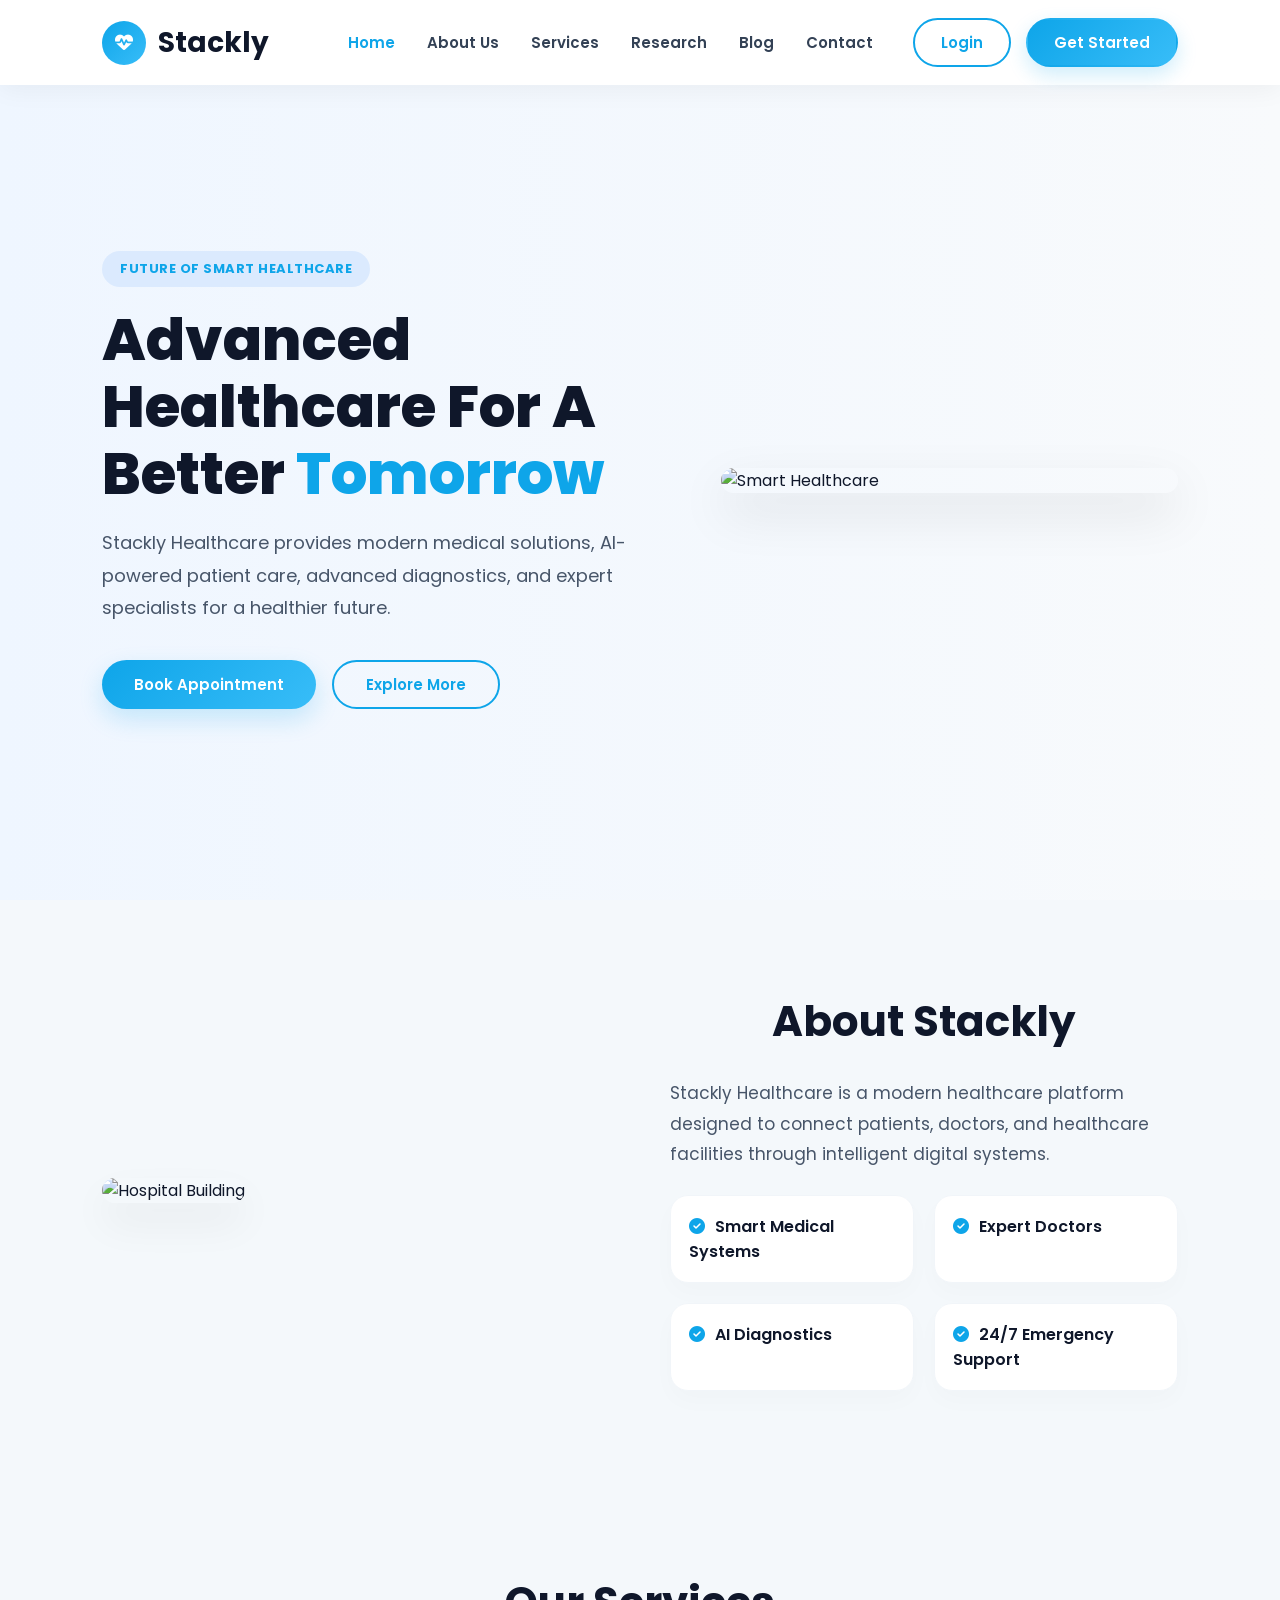
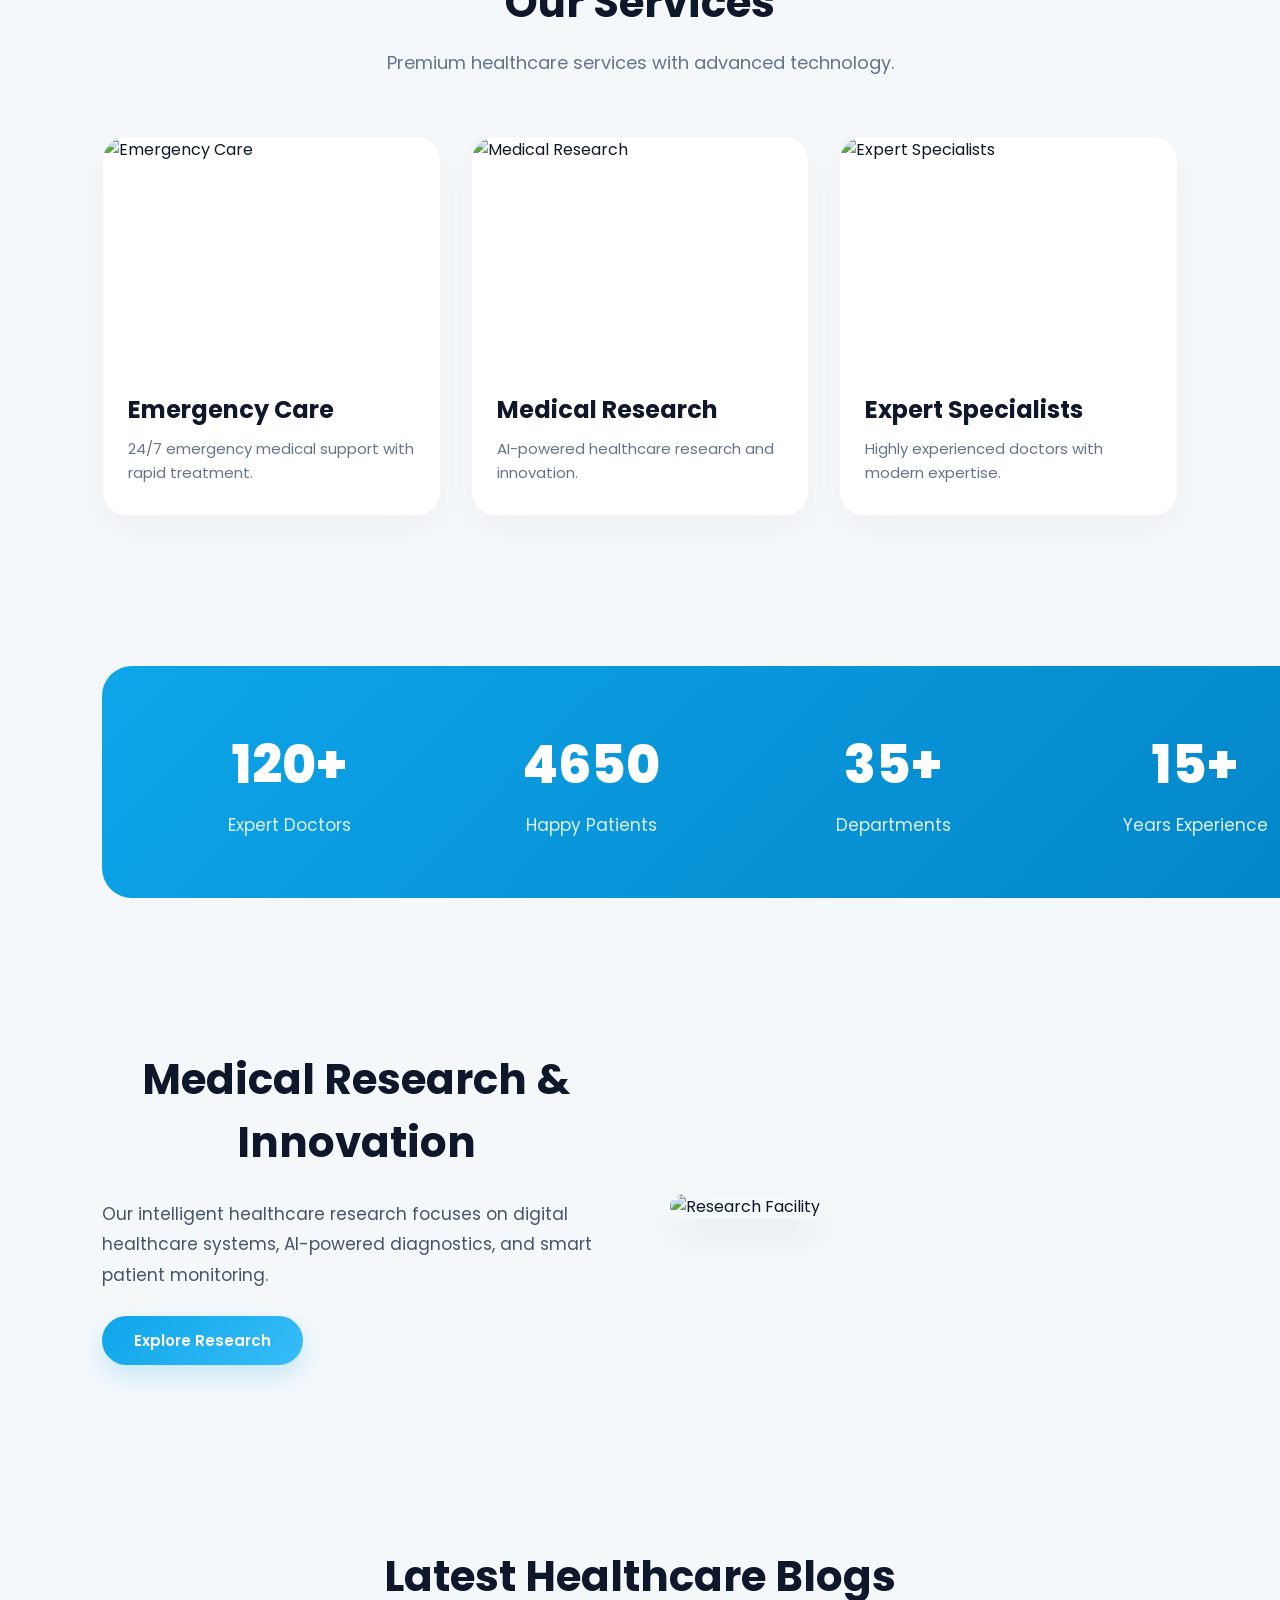
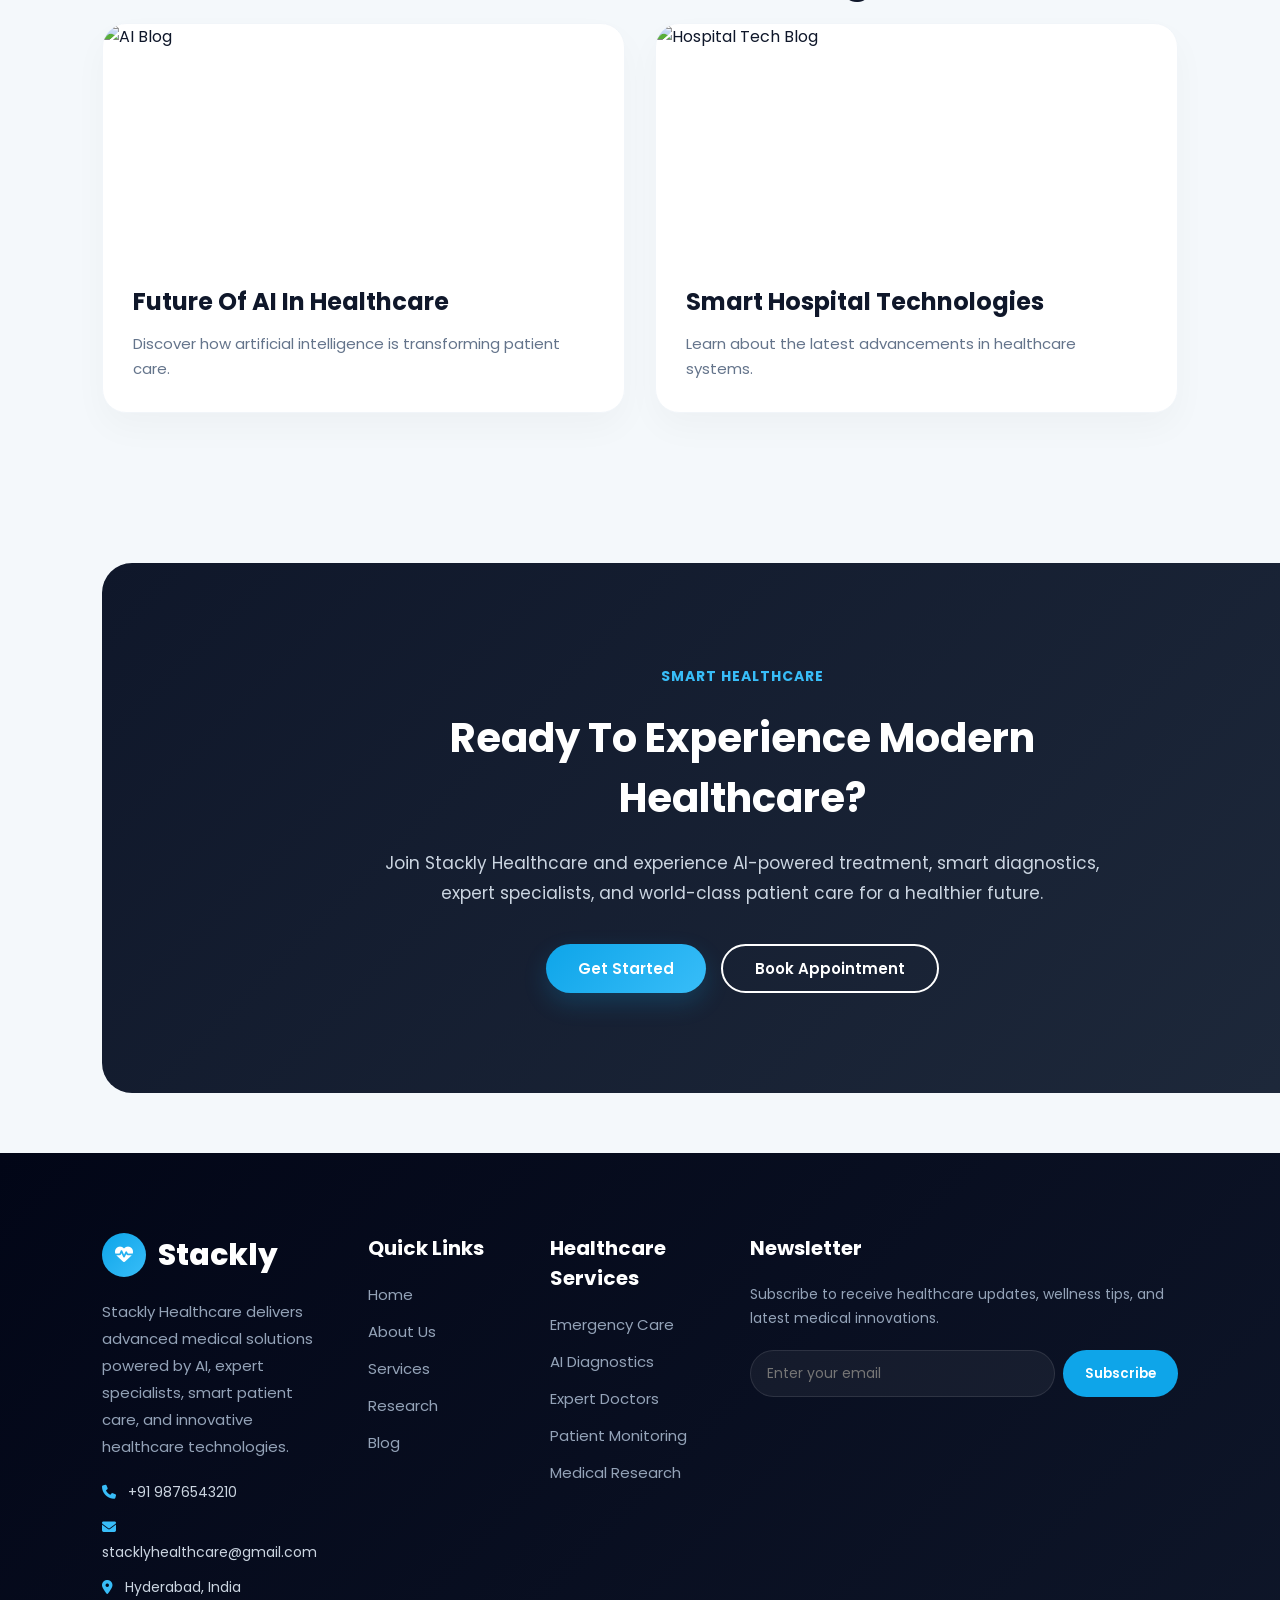
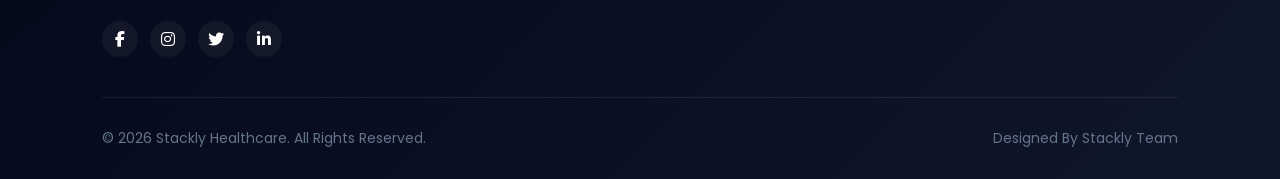
==== commit a3868512: "hi" ====
--- a/index.html
+++ b/index.html
@@ -6,43 +6,42 @@
   <title>Stackly Healthcare</title>
 
   <link rel="stylesheet" href="style.css">
-
   <link href="https://fonts.googleapis.com/css2?family=Poppins:wght@300;400;500;600;700;800&display=swap" rel="stylesheet">
-
   <link rel="stylesheet" href="https://cdnjs.cloudflare.com/ajax/libs/font-awesome/6.5.1/css/all.min.css" />
-
   <link rel="stylesheet" href="https://unpkg.com/aos@next/dist/aos.css" />
 </head>
 <body>
 
-  <nav class="navbar">
-    <a href="#home" class="logo">
-      <div class="logo-icon">
-        <i class="fa-solid fa-heart-pulse"></i>
-      </div>
-      <span>Stackly</span>
-    </a>
-
-    <div class="menu-toggle" id="menuToggle">
-      <i class="fa-solid fa-bars"></i>
-    </div>
-
-    <div class="nav-menu" id="navMenu">
-      <ul class="nav-links">
-        <li><a href="#home">Home</a></li>
-        <li><a href="#about">About Us</a></li>
-        <li><a href="#services">Services</a></li>
-        <li><a href="#research">Research</a></li>
-        <li><a href="#blog">Blog</a></li>
-        <li><a href="#contact">Contact</a></li>
-      </ul>
-
-      <div class="nav-buttons">
-        <a href="login.html" class="login-btn">Login</a>
-        <a href="register.html" class="start-btn">Get Started</a>
-      </div>
-    </div>
-  </nav>
+  <header class="navbar-wrapper">
+    <nav class="navbar">
+      <a href="#home" class="logo">
+        <div class="logo-icon">
+          <i class="fa-solid fa-heart-pulse"></i>
+        </div>
+        <span>Stackly</span>
+      </a>
+
+      <div class="menu-toggle" id="menuToggle">
+        <i class="fa-solid fa-bars"></i>
+      </div>
+
+      <div class="nav-menu" id="navMenu">
+        <ul class="nav-links">
+          <li><a href="#home" class="active">Home</a></li>
+          <li><a href="#about">About Us</a></li>
+          <li><a href="#services">Services</a></li>
+          <li><a href="#research">Research</a></li>
+          <li><a href="#blog">Blog</a></li>
+          <li><a href="#contact">Contact</a></li>
+        </ul>
+
+        <div class="nav-buttons">
+          <a href="login.html" class="login-btn">Login</a>
+          <a href="register.html" class="start-btn">Get Started</a>
+        </div>
+      </div>
+    </nav>
+  </header>
 
   <section class="hero" id="home">
     <div class="hero-content" data-aos="fade-right">
@@ -75,10 +74,10 @@
         doctors, and healthcare facilities through intelligent digital systems.
       </p>
       <div class="about-features">
-        <div class="feature-box">✓ Smart Medical Systems</div>
-        <div class="feature-box">✓ Expert Doctors</div>
-        <div class="feature-box">✓ AI Diagnostics</div>
-        <div class="feature-box">✓ 24/7 Emergency Support</div>
+        <div class="feature-box"><i class="fa-solid fa-circle-check"></i> Smart Medical Systems</div>
+        <div class="feature-box"><i class="fa-solid fa-circle-check"></i> Expert Doctors</div>
+        <div class="feature-box"><i class="fa-solid fa-circle-check"></i> AI Diagnostics</div>
+        <div class="feature-box"><i class="fa-solid fa-circle-check"></i> 24/7 Emergency Support</div>
       </div>
     </div>
   </section>
@@ -89,19 +88,25 @@
 
     <div class="services-container">
       <div class="service-card" data-aos="zoom-in">
-        <img src="https://www.cdi.org.in/images/home/4e23c321-9559-413a-a4cd-c948b9d6eb92_1743232868.jpg" alt="Emergency Care">
+        <div class="service-img-wrapper">
+          <img src="https://www.cdi.org.in/images/home/4e23c321-9559-413a-a4cd-c948b9d6eb92_1743232868.jpg" alt="Emergency Care">
+        </div>
         <h3>Emergency Care</h3>
         <p>24/7 emergency medical support with rapid treatment.</p>
       </div>
 
       <div class="service-card" data-aos="zoom-in">
-        <img src="https://encrypted-tbn0.gstatic.com/images?q=tbn:ANd9GcSClvRaODsigbX8UkjeXU0ZgXWpeKm6IyMumg&s" alt="Medical Research">
+        <div class="service-img-wrapper">
+          <img src="https://encrypted-tbn0.gstatic.com/images?q=tbn:ANd9GcSClvRaODsigbX8UkjeXU0ZgXWpeKm6IyMumg&s" alt="Medical Research">
+        </div>
         <h3>Medical Research</h3>
         <p>AI-powered healthcare research and innovation.</p>
       </div>
 
       <div class="service-card" data-aos="zoom-in">
-        <img src="https://www.drmaidhospital.in/wp-content/uploads/2021/12/Importance-of-Multispecialty-Hospital.jpg" alt="Expert Specialists">
+        <div class="service-img-wrapper">
+          <img src="https://www.drmaidhospital.in/wp-content/uploads/2021/12/Importance-of-Multispecialty-Hospital.jpg" alt="Expert Specialists">
+        </div>
         <h3>Expert Specialists</h3>
         <p>Highly experienced doctors with modern expertise.</p>
       </div>
@@ -149,7 +154,9 @@
 
     <div class="blog-container">
       <div class="blog-card" data-aos="fade-up">
-        <img src="https://encrypted-tbn0.gstatic.com/images?q=tbn:ANd9GcSClvRaODsigbX8UkjeXU0ZgXWpeKm6IyMumg&s" alt="AI Blog">
+        <div class="blog-img-wrapper">
+          <img src="https://encrypted-tbn0.gstatic.com/images?q=tbn:ANd9GcSClvRaODsigbX8UkjeXU0ZgXWpeKm6IyMumg&s" alt="AI Blog">
+        </div>
         <div class="blog-content">
           <h3>Future Of AI In Healthcare</h3>
           <p>Discover how artificial intelligence is transforming patient care.</p>
@@ -157,7 +164,9 @@
       </div>
 
       <div class="blog-card" data-aos="fade-up">
-        <img src="https://www.drmaidhospital.in/wp-content/uploads/2021/12/Importance-of-Multispecialty-Hospital.jpg" alt="Hospital Tech Blog">
+        <div class="blog-img-wrapper">
+          <img src="https://www.drmaidhospital.in/wp-content/uploads/2021/12/Importance-of-Multispecialty-Hospital.jpg" alt="Hospital Tech Blog">
+        </div>
         <div class="blog-content">
           <h3>Smart Hospital Technologies</h3>
           <p>Learn about the latest advancements in healthcare systems.</p>
@@ -229,7 +238,7 @@
       <div class="footer-newsletter">
         <h3>Newsletter</h3>
         <p>Subscribe to receive healthcare updates, wellness tips, and latest medical innovations.</p>
-        <form onsubmit="event.preventDefault();">
+        <form onsubmit="event.preventDefault();" class="newsletter-form">
           <input type="email" placeholder="Enter your email" required>
           <button type="submit">Subscribe</button>
         </form>
@@ -256,7 +265,6 @@
 
     menuToggle.addEventListener("click", () => {
       navMenu.classList.toggle("active");
-      // Optional toggle icon style switch
       const icon = menuToggle.querySelector("i");
       if(navMenu.classList.contains("active")) {
         icon.classList.remove("fa-bars");
@@ -267,16 +275,17 @@
       }
     });
 
-    // Automatically close the dropdown block when clicking any single target link
+    // Automatically close drawer when clicking individual menu links
     navLinks.forEach(link => {
       link.addEventListener("click", () => {
         navMenu.classList.remove("active");
-        menuToggle.querySelector("i").classList.remove("fa-xmark");
-        menuToggle.querySelector("i").classList.add("fa-bars");
+        const icon = menuToggle.querySelector("i");
+        icon.classList.remove("fa-xmark");
+        icon.classList.add("fa-bars");
       });
     });
 
-    // Counter Increment Hook Animation Logic
+    // Counter Increment Animation Logic
     const counters = document.querySelectorAll('.counter');
     counters.forEach(counter => {
       counter.innerText = '0';
--- a/style.css
+++ b/style.css
@@ -1,7 +1,7 @@
  /* ==========================================================================
    GLOBAL STYLES & LAYOUT SYSTEM
    ========================================================================== */
-*{
+* {
   margin: 0;
   padding: 0;
   box-sizing: border-box;
@@ -9,7 +9,7 @@
   scroll-behavior: smooth;
 }
 
-body{
+body {
   background: #f4f8fb;
   overflow-x: hidden;
   color: #0f172a;
@@ -17,25 +17,28 @@
 }
 
 /* Base Wrapper Limiters for Crisp Look on Wide Desktop Displays */
-section, .footer-top, .footer-bottom {
+section, 
+.footer-top, 
+.footer-bottom {
   max-width: 1440px;
   margin-left: auto;
   margin-right: auto;
-}
-
-/* ==========================================================================
-   NAVBAR (Pixel Perfect Design Fix)
-   ========================================================================== */
-.navbar{
+  width: 100%;
+}
+
+section {
+  padding: 90px 8%;
+}
+
+/* ==========================================================================
+   NAVBAR (Pixel Perfect Desktop & Fluid Grid Layout Fix)
+   ========================================================================== */
+.navbar-wrapper {
   position: fixed;
   top: 0;
   left: 0;
   right: 0;
   width: 100%;
-  display: flex;
-  justify-content: space-between;
-  align-items: center;
-  padding: 16px 8%;
   background: rgba(255, 255, 255, 0.96);
   backdrop-filter: blur(14px);
   -webkit-backdrop-filter: blur(14px);
@@ -43,7 +46,18 @@
   z-index: 1000;
 }
 
-.logo{
+.navbar {
+  display: flex;
+  justify-content: space-between; /* Secure layout separation across widths */
+  align-items: center;
+  padding: 0 8%;
+  height: 85px;                  /* Hard locked height layout grid safety metric */
+  max-width: 1440px;
+  margin: 0 auto;
+  width: 100%;
+}
+
+.logo {
   display: flex;
   align-items: center;
   gap: 12px;
@@ -51,9 +65,10 @@
   font-weight: 700;
   color: #0f172a;
   text-decoration: none;
-}
-
-.logo-icon{
+  flex-shrink: 0;                /* Stops text from compressing awkwardly */
+}
+
+.logo-icon {
   width: 44px;
   height: 44px;
   border-radius: 50%;
@@ -65,32 +80,35 @@
   font-size: 18px;
 }
 
-.nav-menu{
+/* Unified right aligned structural element wrap block */
+.nav-menu {
   display: flex;
   align-items: center;
   gap: 40px;
 }
 
-.nav-links{
+.nav-links {
   display: flex;
   align-items: center;
   gap: 32px;
   list-style: none;
 }
 
-.nav-links li a{
+.nav-links li a {
   text-decoration: none;
   color: #334155;
   font-size: 15px;
   font-weight: 600;
   transition: color 0.3s ease;
-}
-
-.nav-links li a:hover{
+  white-space: nowrap;           /* Keeps text labels safe on one single horizontal row line */
+}
+
+.nav-links li a:hover,
+.nav-links li a.active {
   color: #0ea5e9;
 }
 
-.nav-buttons{
+.nav-buttons {
   display: flex;
   align-items: center;
   gap: 15px;
@@ -100,7 +118,7 @@
 .login-btn,
 .start-btn,
 .hero-btn,
-.outline-btn{
+.outline-btn {
   display: inline-block;
   text-decoration: none;
   text-align: center;
@@ -113,41 +131,41 @@
   white-space: nowrap;
 }
 
-.login-btn{
+.login-btn {
   background: transparent;
   color: #0ea5e9;
   border: 2px solid #0ea5e9;
 }
 
-.login-btn:hover{
+.login-btn:hover {
   background: #0ea5e9;
   color: white;
   transform: translateY(-3px);
 }
 
-.start-btn{
+.start-btn {
   background: linear-gradient(135deg, #0ea5e9, #38bdf8);
   color: white;
   border: 2px solid transparent;
   box-shadow: 0 8px 20px rgba(14, 165, 233, 0.2);
 }
 
-.start-btn:hover{
+.start-btn:hover {
   transform: translateY(-3px);
   box-shadow: 0 12px 24px rgba(14, 165, 233, 0.3);
 }
 
-.menu-toggle{
-  display: none;
+.menu-toggle {
+  display: none;                  /* Hidden layout fallback base for desktop environments */
   font-size: 26px;
   color: #0f172a;
   cursor: pointer;
 }
 
 /* ==========================================================================
-   HERO & SECTION LAYOUTS
-   ========================================================================== */
-.hero{
+   HERO DISPLAY ARCHITECTURE
+   ========================================================================== */
+.hero {
   min-height: 100vh;
   display: grid;
   grid-template-columns: 1.1fr 0.9fr;
@@ -157,7 +175,7 @@
   background: linear-gradient(to right, #eff6ff, #f8fafc);
 }
 
-.hero-content h1{
+.hero-content h1 {
   font-size: 58px;
   font-weight: 800;
   line-height: 1.15;
@@ -165,18 +183,18 @@
   margin: 20px 0;
 }
 
-.hero-content h1 span{
+.hero-content h1 span {
   color: #0ea5e9;
 }
 
-.hero-content p{
+.hero-content p {
   font-size: 18px;
   color: #475569;
   line-height: 1.8;
   margin-bottom: 35px;
 }
 
-.hero-tag{
+.hero-tag {
   display: inline-block;
   padding: 8px 18px;
   border-radius: 30px;
@@ -188,42 +206,42 @@
   letter-spacing: 0.5px;
 }
 
-.hero-buttons{
+.hero-buttons {
   display: flex;
   gap: 16px;
 }
 
-.hero-btn{
+.hero-btn {
   background: linear-gradient(135deg, #0ea5e9, #38bdf8);
   color: white;
   padding: 13px 32px;
   box-shadow: 0 10px 25px rgba(14, 165, 233, 0.2);
 }
 
-.hero-btn:hover{
+.hero-btn:hover {
   transform: translateY(-4px);
   box-shadow: 0 15px 30px rgba(14, 165, 233, 0.35);
 }
 
-.outline-btn{
+.outline-btn {
   background: transparent;
   border: 2px solid #0ea5e9;
   color: #0ea5e9;
   padding: 11px 32px;
 }
 
-.outline-btn:hover{
+.outline-btn:hover {
   background: #0ea5e9;
   color: white;
   transform: translateY(-4px);
 }
 
-.hero-image{
+.hero-image {
   display: flex;
   justify-content: center;
 }
 
-.hero-image img{
+.hero-image img {
   width: 100%;
   max-width: 520px;
   border-radius: 35px;
@@ -232,18 +250,14 @@
   transition: transform 0.4s ease;
 }
 
-.hero-image img:hover{
+.hero-image img:hover {
   transform: scale(1.02);
 }
 
 /* ==========================================================================
-   COMMON SECTIONS
-   ========================================================================== */
-section{
-  padding: 90px 8%;
-}
-
-.section-title{
+   COMMON SECTIONS SECTION TITLE HEADERS
+   ========================================================================== */
+.section-title {
   font-size: 42px;
   font-weight: 700;
   text-align: center;
@@ -251,7 +265,7 @@
   color: #0f172a;
 }
 
-.section-subtitle{
+.section-subtitle {
   text-align: center;
   color: #64748b;
   margin-bottom: 60px;
@@ -259,36 +273,36 @@
 }
 
 /* ==========================================================================
-   ABOUT & RESEARCH
-   ========================================================================== */
-.about-section, .research-section{
+   ABOUT & RESEARCH ARCHITECTURE
+   ========================================================================== */
+.about-section, .research-section {
   display: grid;
   grid-template-columns: 1fr 1fr;
   gap: 60px;
   align-items: center;
 }
 
-.about-image img, .research-image img{
+.about-image img, .research-image img {
   width: 100%;
   max-width: 520px;
   border-radius: 30px;
   box-shadow: 0 20px 40px rgba(0,0,0,0.06);
 }
 
-.about-content p, .research-content p{
+.about-content p, .research-content p {
   font-size: 17px;
   line-height: 1.8;
   color: #475569;
   margin: 25px 0;
 }
 
-.about-features{
+.about-features {
   display: grid;
   grid-template-columns: 1fr 1fr;
   gap: 20px;
 }
 
-.feature-box{
+.feature-box {
   padding: 18px;
   border-radius: 18px;
   background: white;
@@ -298,22 +312,35 @@
   border: 1px solid #f1f5f9;
 }
 
-.feature-box:hover{
+.feature-box i {
+  color: #0ea5e9;
+  margin-right: 6px;
+}
+
+.feature-box:hover {
   transform: translateY(-4px);
   background: #0ea5e9;
   color: white;
 }
 
 /* ==========================================================================
-   SERVICES & BLOG
-   ========================================================================== */
-.services-container{
+   SERVICES & BLOG GRID COMPONENT
+   ========================================================================== */
+.services-container,
+.blog-container {
   display: grid;
+  gap: 30px;
+}
+
+.services-container {
   grid-template-columns: repeat(3, 1fr);
-  gap: 30px;
-}
-
-.service-card, .blog-card{
+}
+
+.blog-container {
+  grid-template-columns: repeat(2, 1fr);
+}
+
+.service-card, .blog-card {
   background: white;
   border-radius: 24px;
   overflow: hidden;
@@ -322,85 +349,87 @@
   border: 1px solid #f1f5f9;
 }
 
-.service-card:hover, .blog-card:hover{
+.service-card:hover, .blog-card:hover {
   transform: translateY(-10px);
   box-shadow: 0 22px 45px rgba(0, 0, 0, 0.08);
 }
 
-.service-card img, .blog-card img{
+.service-img-wrapper,
+.blog-img-wrapper {
   width: 100%;
   height: 230px;
+  overflow: hidden;
+}
+
+.service-card img, .blog-card img {
+  width: 100%;
+  height: 100%;
   object-fit: cover;
 }
 
-.service-card h3{
+.service-card h3, .blog-content h3 {
   font-size: 24px;
+  color: #0f172a;
+}
+
+.service-card h3 {
   padding: 25px 25px 10px;
-  color: #0f172a;
-}
-
-.service-card p{
+}
+
+.service-card p {
   padding: 0 25px 30px;
   color: #64748b;
   line-height: 1.6;
   font-size: 15px;
 }
 
-.blog-container{
-  display: grid;
-  grid-template-columns: repeat(2, 1fr);
-  gap: 35px;
-}
-
-.blog-content{
+.blog-content {
   padding: 30px;
 }
 
-.blog-content h3{
-  font-size: 24px;
+.blog-content h3 {
   margin-bottom: 12px;
-  color: #0f172a;
-}
-
-.blog-content p{
+}
+
+.blog-content p {
   color: #64748b;
   line-height: 1.7;
   font-size: 15px;
 }
 
 /* ==========================================================================
-   STATS SECTION
-   ========================================================================== */
-.stats-section{
+   STATS COUTER MODULE
+   ========================================================================== */
+.stats-section {
   background: linear-gradient(135deg, #0ea5e9, #0284c7);
   border-radius: 30px;
   margin: 60px 8%;
   padding: 60px 4%;
 }
 
-.stats-container{
+.stats-container {
   display: grid;
   grid-template-columns: repeat(4, 1fr);
   gap: 30px;
   text-align: center;
 }
 
-.stat-box h2{
+.stat-box h2 {
   font-size: 52px;
   font-weight: 800;
   color: white;
   margin-bottom: 8px;
 }
 
-.stat-box p{
+.stat-box p {
   font-size: 17px;
   color: #e0f2fe;
 }
 
 /* ==========================================================================
-   CTA SECTION
-   ========================================================================== */
-.cta-section{
+   CTA MODULE BANNER
+   ========================================================================== */
+.cta-section {
   position: relative;
   background: linear-gradient(135deg, #0f172a, #1e293b);
   padding: 100px 8%;
@@ -410,59 +439,59 @@
   margin: 60px 8%;
 }
 
-.cta-content{
+.cta-content {
   position: relative;
   z-index: 2;
   max-width: 750px;
   margin: 0 auto;
 }
 
-.cta-tag{
+.cta-tag {
   color: #38bdf8;
   font-size: 14px;
   font-weight: 700;
   letter-spacing: 1px;
 }
 
-.cta-content h2{
+.cta-content h2 {
   font-size: 40px;
   color: white;
   margin: 20px 0;
 }
 
-.cta-content p{
+.cta-content p {
   color: #cbd5e1;
   font-size: 17px;
   line-height: 1.8;
   margin-bottom: 35px;
 }
 
-.cta-buttons{
+.cta-buttons {
   display: flex;
   gap: 15px;
   justify-content: center;
 }
 
-.cta-outline{
+.cta-outline {
   border-color: #ffffff;
   color: #ffffff;
 }
 
-.cta-outline:hover{
+.cta-outline:hover {
   background: #ffffff;
   color: #0f172a;
 }
 
 /* ==========================================================================
-   FOOTER SECTION
-   ========================================================================== */
-.footer{
+   FOOTER SCHEMES
+   ========================================================================== */
+.footer {
   background: linear-gradient(135deg, #020617, #0f172a);
   color: white;
   padding: 80px 8% 30px;
 }
 
-.footer-top{
+.footer-top {
   display: grid;
   grid-template-columns: 1.3fr 0.8fr 0.9fr 1fr;
   gap: 50px;
@@ -470,14 +499,14 @@
   border-bottom: 1px solid rgba(255, 255, 255, 0.08);
 }
 
-.footer-logo{
+.footer-logo {
   display: flex;
   align-items: center;
   gap: 12px;
   margin-bottom: 20px;
 }
 
-.footer-icon{
+.footer-icon {
   width: 44px;
   height: 44px;
   border-radius: 50%;
@@ -489,36 +518,36 @@
   color: white;
 }
 
-.footer-logo h2{
+.footer-logo h2 {
   font-size: 30px;
   font-weight: 800;
 }
 
-.footer-brand p{
+.footer-brand p {
   color: #94a3b8;
   line-height: 1.8;
   font-size: 15px;
   margin-bottom: 20px;
 }
 
-.footer-contact p{
+.footer-contact p {
   font-size: 14px;
   color: #cbd5e1;
   margin-bottom: 10px;
 }
 
-.footer-contact i{
+.footer-contact i {
   margin-right: 8px;
   color: #38bdf8;
 }
 
-.social-icons{
+.social-icons {
   display: flex;
   gap: 12px;
   margin-top: 20px;
 }
 
-.social-icons a{
+.social-icons a {
   width: 36px;
   height: 36px;
   background: rgba(255,255,255,0.05);
@@ -531,24 +560,24 @@
   transition: 0.3s;
 }
 
-.social-icons a:hover{
+.social-icons a:hover {
   background: #0ea5e9;
   transform: translateY(-3px);
 }
 
-.footer-links{
+.footer-links {
   display: flex;
   flex-direction: column;
 }
 
-.footer-links h3, .footer-newsletter h3{
+.footer-links h3, .footer-newsletter h3 {
   font-size: 20px;
   margin-bottom: 20px;
   font-weight: 700;
   color: white;
 }
 
-.footer-links a{
+.footer-links a {
   text-decoration: none;
   color: #94a3b8;
   margin-bottom: 14px;
@@ -557,24 +586,24 @@
   display: inline-block;
 }
 
-.footer-links a:hover{
+.footer-links a:hover {
   color: #38bdf8;
   transform: translateX(5px);
 }
 
-.footer-newsletter p{
+.footer-newsletter p {
   color: #94a3b8;
   font-size: 14px;
   line-height: 1.7;
   margin-bottom: 20px;
 }
 
-.footer-newsletter form{
+.newsletter-form {
   display: flex;
   gap: 8px;
 }
 
-.footer-newsletter input{
+.footer-newsletter input {
   flex: 1;
   padding: 12px 16px;
   border-radius: 30px;
@@ -585,7 +614,7 @@
   font-size: 14px;
 }
 
-.footer-newsletter button{
+.footer-newsletter button {
   padding: 12px 22px;
   border-radius: 30px;
   border: none;
@@ -596,11 +625,11 @@
   transition: 0.3s;
 }
 
-.footer-newsletter button:hover{
+.footer-newsletter button:hover {
   background: #38bdf8;
 }
 
-.footer-bottom{
+.footer-bottom {
   display: flex;
   justify-content: space-between;
   align-items: center;
@@ -610,10 +639,10 @@
 }
 
 /* ==========================================================================
-   LAPTOP LAYER OPTIMIZATIONS (Up to 1024px)
+   LAPTOP LAYER SCALE INTERFACES BREAKPOINT (Up to 1024px)
    ========================================================================== */
 @media (max-width: 1024px) {
-  .navbar { padding: 16px 4%; }
+  .navbar { padding: 0 4%; }
   section { padding: 70px 4%; }
   .hero { padding: 130px 4% 60px; gap: 40px; }
   .hero-content h1 { font-size: 44px; }
@@ -623,36 +652,44 @@
 }
 
 /* ==========================================================================
-   MOBILE DROPDOWN OVERLAY RE-ENGINEERING (Up to 768px)
+   MOBILE SCREEN DROPDOWN ARCHITECTURE REFIXES (Up to 768px Viewports)
    ========================================================================== */
 @media (max-width: 768px) {
   .menu-toggle {
-    display: block;
-  }
-
-  /* Structural Fix: Re-positioned as hidden screen overlay block */
+    display: block;               /* Triggers hamburger interface icon */
+  }
+
+  .navbar {
+    height: 75px;
+    padding: 0 5%;
+  }
+
+  /* Fixed background block stops overlay container breaks */
   .nav-menu {
-    position: absolute;
-    top: 100%;
+    position: fixed;
+    top: 75px;                  /* Anchors below header height limit baseline */
     left: 0;
     width: 100%;
+    height: calc(100vh - 75px);
     background: #ffffff;
     flex-direction: column;
-    align-items: stretch;
-    gap: 30px;
-    padding: 35px 6%;
-    box-shadow: 0 20px 30px rgba(0,0,0,0.08);
+    justify-content: flex-start;
+    align-items: center;
+    gap: 35px;
+    padding: 40px 6%;
+    box-shadow: 0 15px 30px rgba(0,0,0,0.05);
     border-top: 1px solid #f1f5f9;
     
-    /* Transform Layer Mixin Fixes the Dropdown Leak Error */
+    /* Smooth CSS Acceleration Transitions Drawer Settings */
     opacity: 0;
     visibility: hidden;
     transform: translateY(-15px);
-    transition: all 0.4s cubic-bezier(0.1, 1, 0.1, 1);
+    transition: all 0.4s cubic-bezier(0.4, 0, 0.2, 1);
     pointer-events: none;
-  }
-
-  /* JavaScript Hook Class to Expand Dropdown */
+    overflow-y: auto;
+  }
+
+  /* JavaScript Hook activation toggle rules styling */
   .nav-menu.active {
     opacity: 1;
     visibility: visible;
@@ -662,13 +699,19 @@
 
   .nav-links {
     flex-direction: column;
-    gap: 20px;
+    gap: 25px;
     width: 100%;
   }
 
   .nav-links li {
     width: 100%;
     text-align: center;
+  }
+
+  .nav-links li a {
+    font-size: 18px;
+    display: block;
+    padding: 8px 0;
   }
 
   .nav-buttons {
@@ -683,35 +726,38 @@
     padding: 13px;
   }
 
-  /* Section Transformation blocks to single-column layers */
+  /* Resets Grid Rows blocks into singular centered blocks stacked layout */
   .hero {
     grid-template-columns: 1fr;
     text-align: center;
-    padding-top: 130px;
+    padding-top: 120px;
     gap: 40px;
   }
 
   .hero-buttons { justify-content: center; }
   .about-section, .research-section { grid-template-columns: 1fr; gap: 40px; }
   
-  /* UX Image Position Alignment Fix */
+  /* Logically shifts media components downwards beneath header copy content */
   .about-image { order: -1; }
   .about-image, .research-image { display: flex; justify-content: center; }
 
   .services-container, .blog-container, .footer-top { grid-template-columns: 1fr; }
-  .stats-container { grid-template-columns: repeat(2, 1fr); gap: 20px; }
-  .cta-buttons { flex-direction: column; width: 100%; max-width: 300px; margin: 0 auto; }
-}
-
-/* ==========================================================================
-   SMALL PHONE SCREEN OPTIMIZATIONS (Up to 480px)
+  .stats-container { grid-template-columns: repeat(2, 1fr); gap: 24px; }
+  .cta-buttons { flex-direction: column; width: 100%; max-width: 320px; margin: 0 auto; }
+}
+
+/* ==========================================================================
+   MINI VERTICAL SMARTPHONE DISPLAY SCALES (Up to 480px Viewports)
    ========================================================================== */
 @media (max-width: 480px) {
   .logo { font-size: 24px; }
   .logo-icon { width: 38px; height: 38px; font-size: 16px; }
   .hero-content h1 { font-size: 34px; }
+  .hero-buttons { flex-direction: column; width: 100%; }
+  .hero-btn, .outline-btn { width: 100%; text-align: center; }
   .section-title { font-size: 30px; }
   .about-features, .stats-container { grid-template-columns: 1fr; }
-  .footer-newsletter form { flex-direction: column; }
-  .footer-bottom { flex-direction: column; text-align: center; gap: 12px; }
+  .newsletter-form { flex-direction: column; gap: 12px; }
+  .footer-newsletter button { width: 100%; border-radius: 30px; }
+  .footer-bottom { flex-direction: column; text-align: center; gap: 15px; }
 }
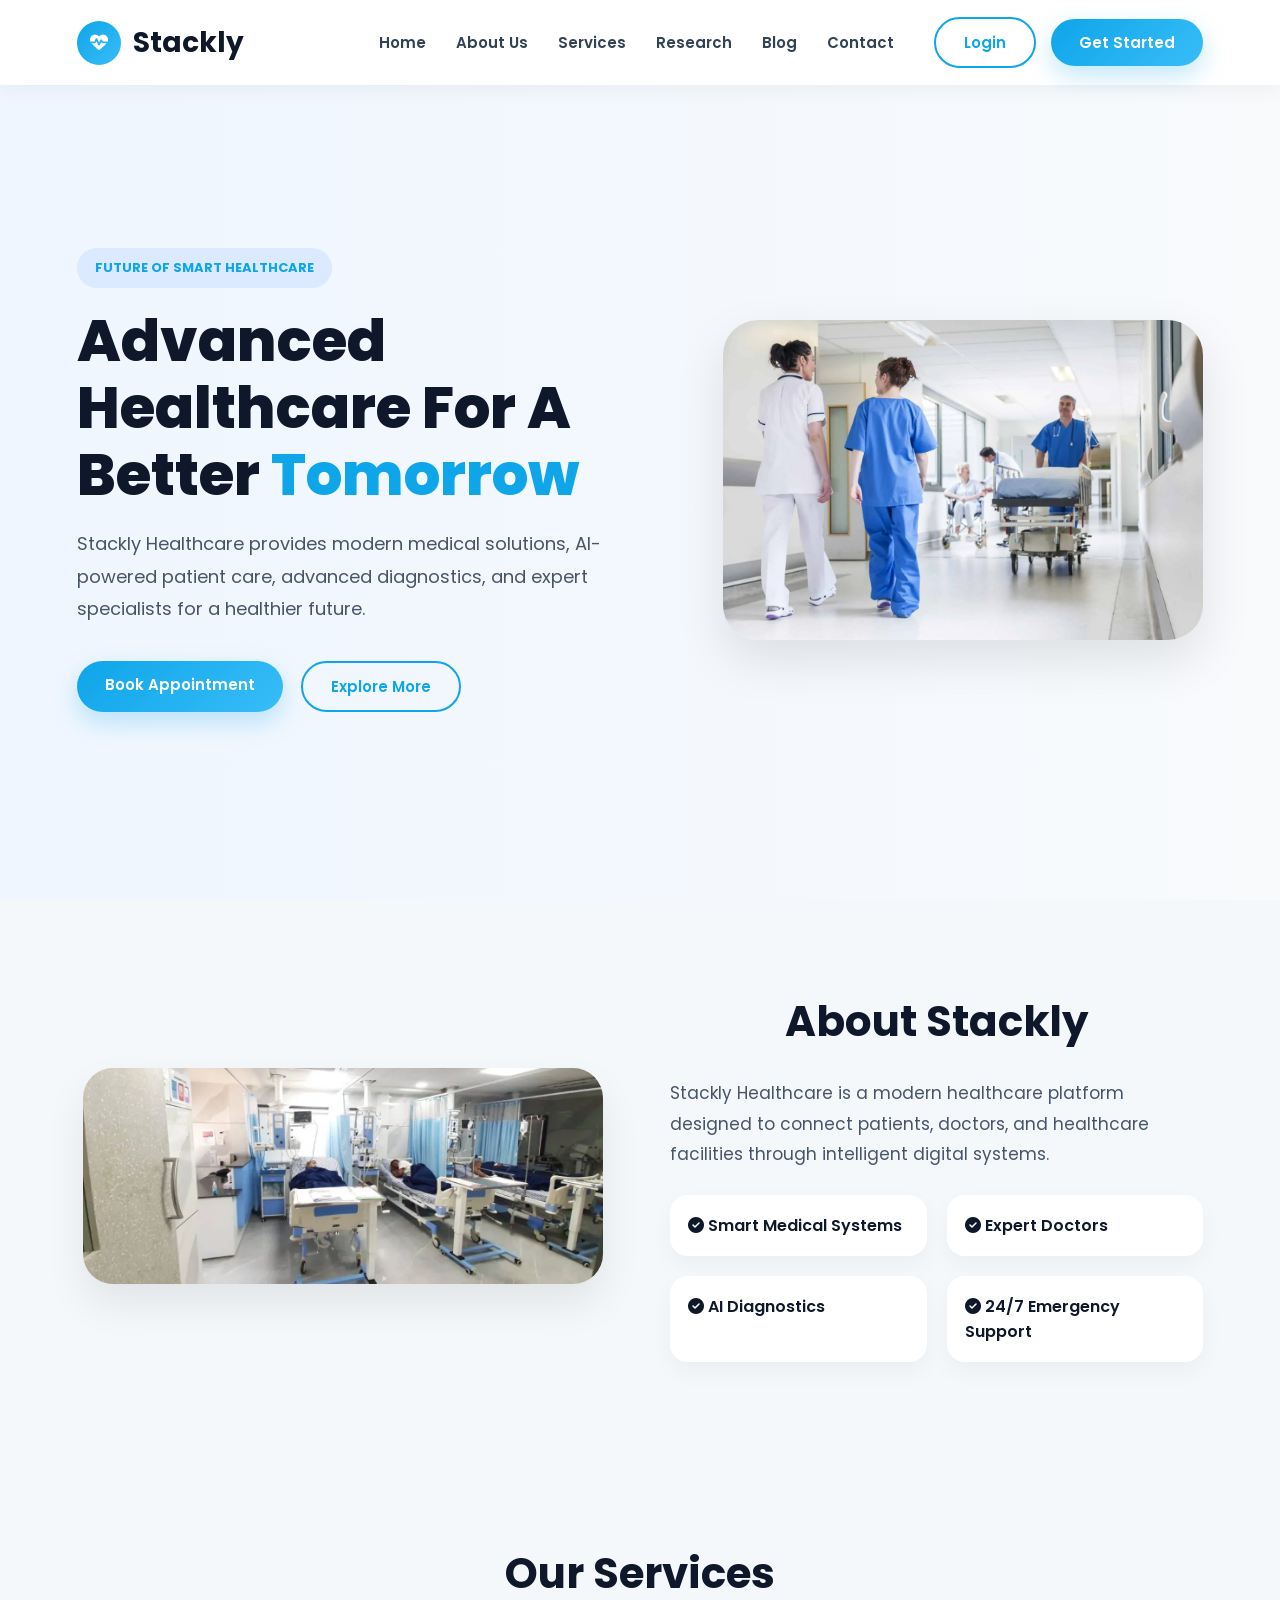
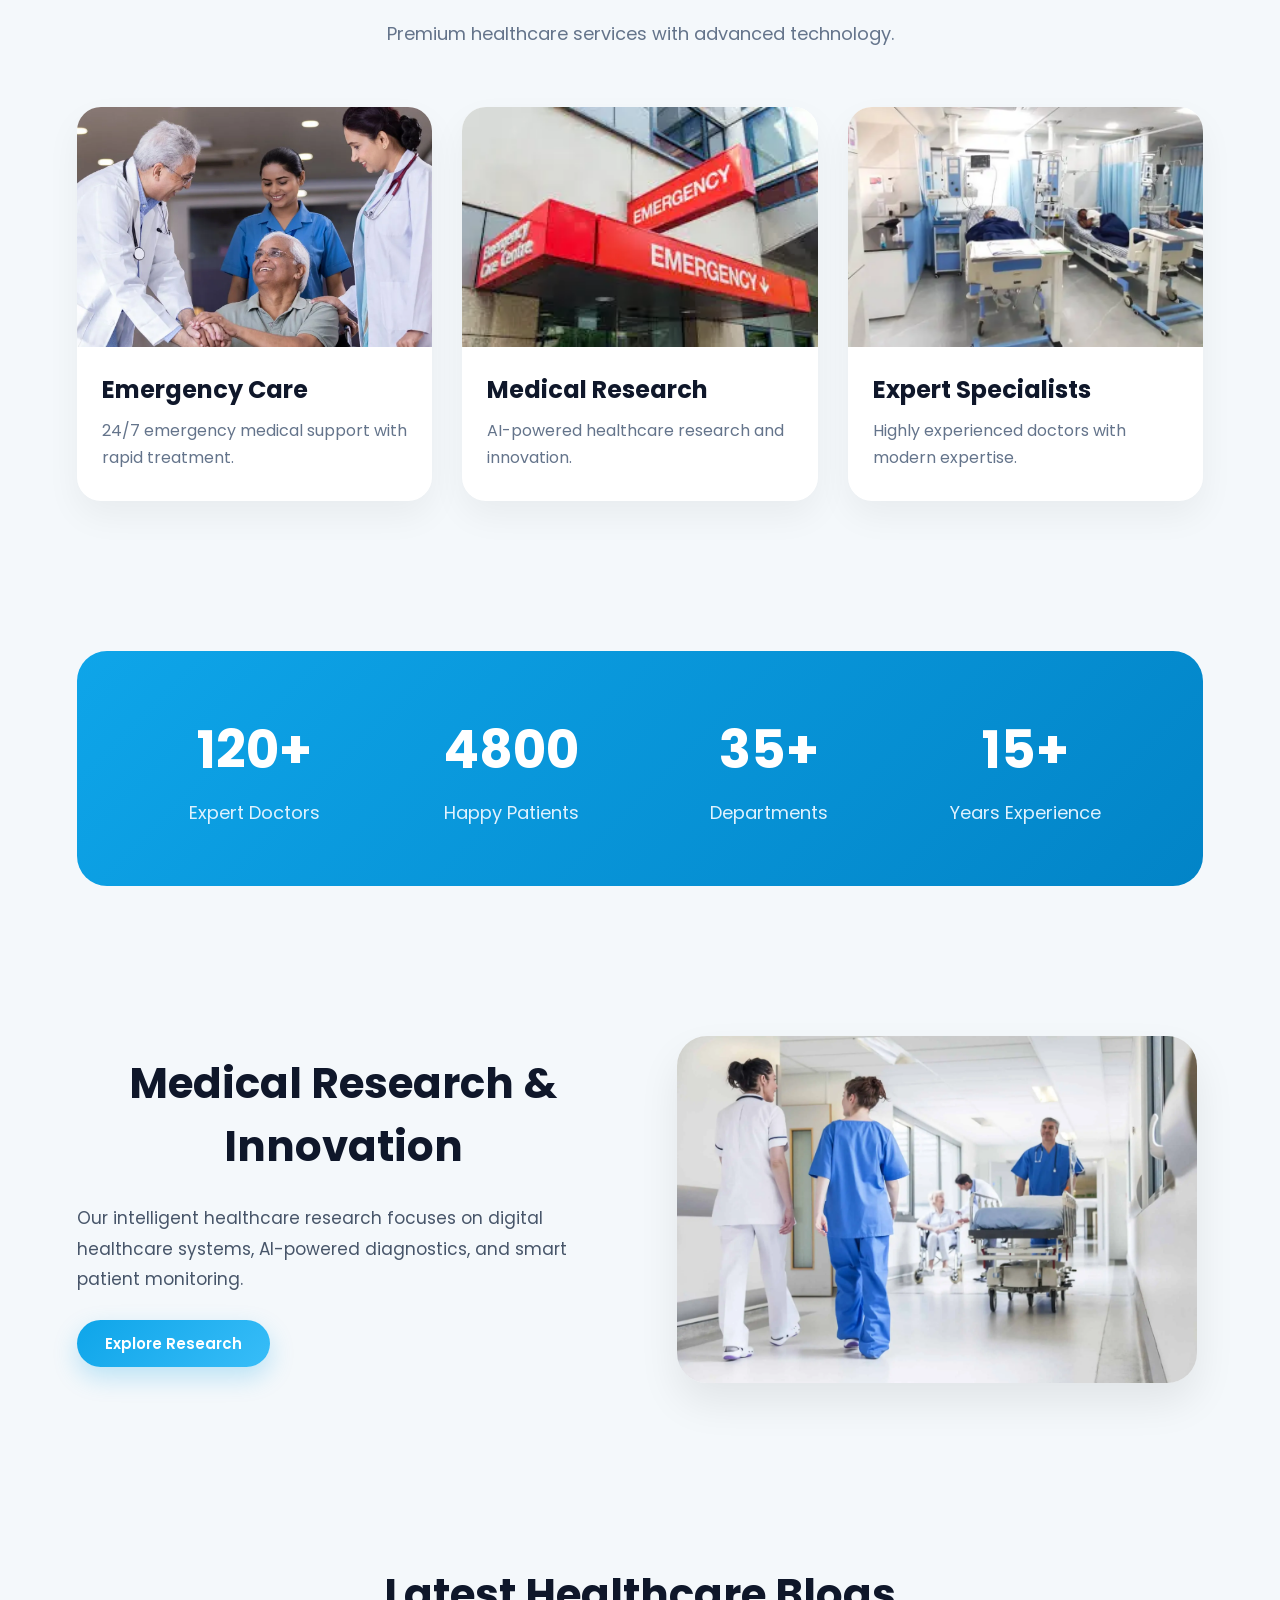
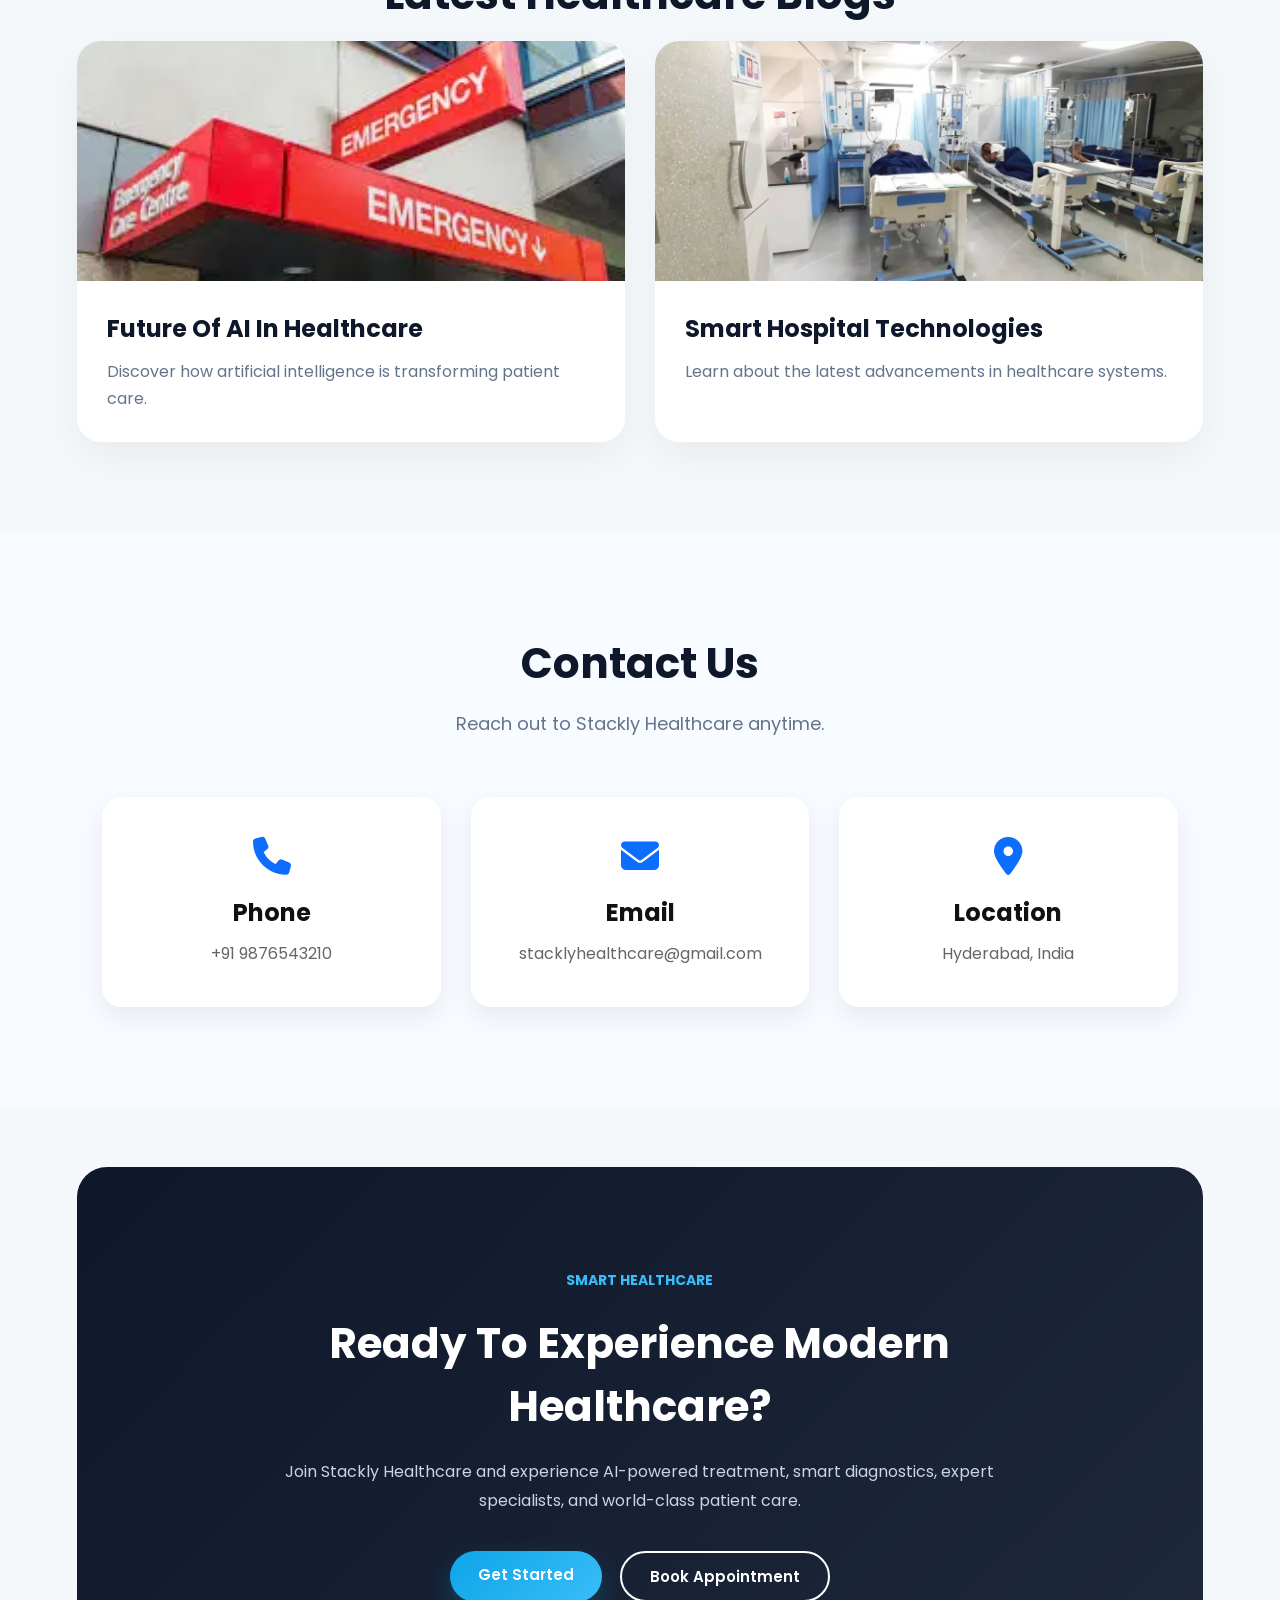
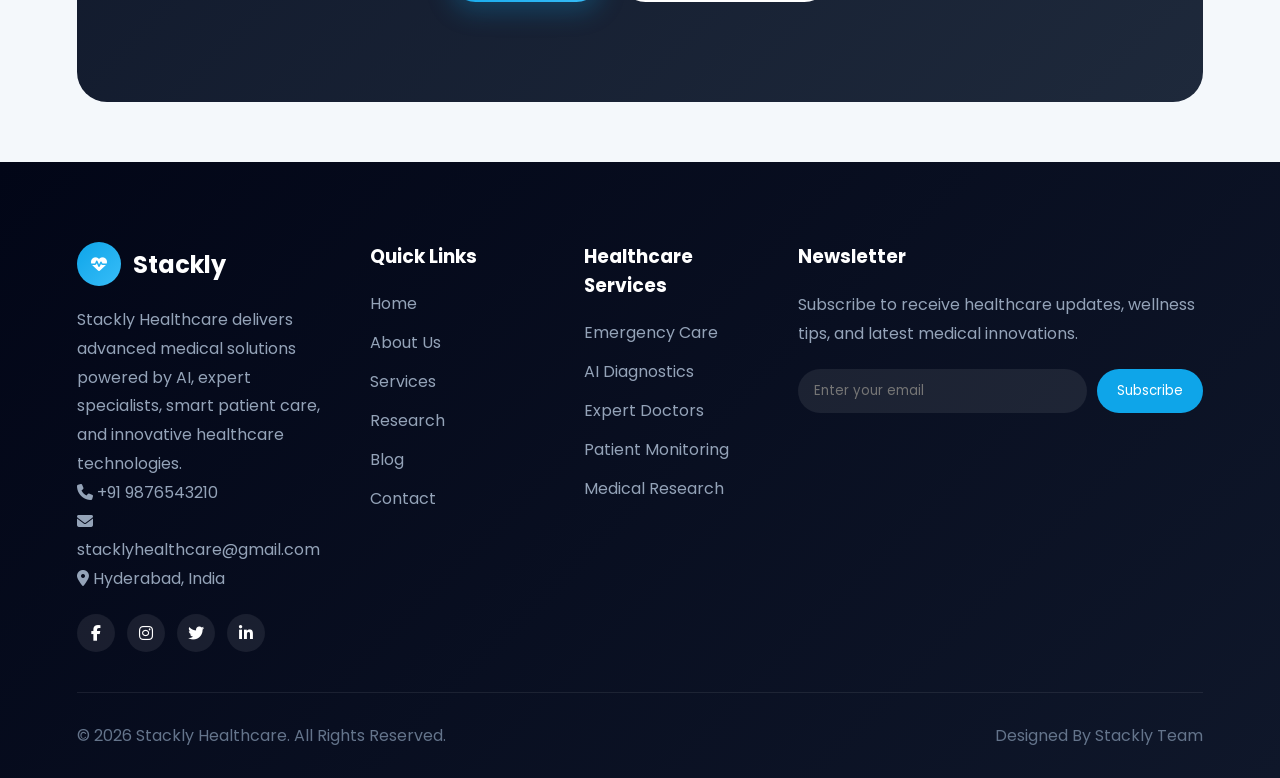
==== commit aaab483e: "hello" ====
--- a/index.html
+++ b/index.html
@@ -1,19 +1,29 @@
  <!DOCTYPE html>
 <html lang="en">
 <head>
-  <meta charset="UTF-8">
-  <meta name="viewport" content="width=device-width, initial-scale=1.0">
+  <meta charset="UTF-8" />
+  <meta name="viewport" content="width=device-width, initial-scale=1.0" />
   <title>Stackly Healthcare</title>
 
-  <link rel="stylesheet" href="style.css">
-  <link href="https://fonts.googleapis.com/css2?family=Poppins:wght@300;400;500;600;700;800&display=swap" rel="stylesheet">
-  <link rel="stylesheet" href="https://cdnjs.cloudflare.com/ajax/libs/font-awesome/6.5.1/css/all.min.css" />
+  <link rel="stylesheet" href="style.css" />
+  <link
+    href="https://fonts.googleapis.com/css2?family=Poppins:wght@300;400;500;600;700;800&display=swap"
+    rel="stylesheet"
+  />
+  <link
+    rel="stylesheet"
+    href="https://cdnjs.cloudflare.com/ajax/libs/font-awesome/6.5.1/css/all.min.css"
+  />
   <link rel="stylesheet" href="https://unpkg.com/aos@next/dist/aos.css" />
 </head>
+
 <body>
 
+  <!-- ================= NAVBAR ================= -->
   <header class="navbar-wrapper">
     <nav class="navbar">
+
+      <!-- LOGO CLICK -> HOME -->
       <a href="#home" class="logo">
         <div class="logo-icon">
           <i class="fa-solid fa-heart-pulse"></i>
@@ -32,7 +42,9 @@
           <li><a href="#services">Services</a></li>
           <li><a href="#research">Research</a></li>
           <li><a href="#blog">Blog</a></li>
-          <li><a href="#contact">Contact</a></li>
+
+          <!-- CONTACT BUTTON -> CONTACT SECTION -->
+          <li><a href="#contact-section">Contact</a></li>
         </ul>
 
         <div class="nav-buttons">
@@ -43,206 +55,434 @@
     </nav>
   </header>
 
+  <!-- ================= HERO ================= -->
   <section class="hero" id="home">
     <div class="hero-content" data-aos="fade-right">
       <span class="hero-tag">FUTURE OF SMART HEALTHCARE</span>
-      <h1>Advanced Healthcare For A Better <span>Tomorrow</span></h1>
+
+      <h1>
+        Advanced Healthcare For A Better
+        <span>Tomorrow</span>
+      </h1>
+
       <p>
-        Stackly Healthcare provides modern medical solutions, AI-powered patient care, 
-        advanced diagnostics, and expert specialists for a healthier future.
+        Stackly Healthcare provides modern medical solutions,
+        AI-powered patient care, advanced diagnostics,
+        and expert specialists for a healthier future.
       </p>
+
       <div class="hero-buttons">
-        <a href="appointment.html" class="hero-btn">Book Appointment</a>
-        <a href="404.html" class="outline-btn">Explore More</a>
+        <a href="appointment.html" class="hero-btn">
+          Book Appointment
+        </a>
+
+        <a href="404.html" class="outline-btn">
+          Explore More
+        </a>
       </div>
     </div>
 
     <div class="hero-image" data-aos="fade-left">
-      <img src="https://www.tagmedstaffing.com/wp-content/uploads/2023/12/shutterstock_786971899-scaled.jpg" alt="Smart Healthcare">
-    </div>
-  </section>
-
+      <img
+        src="./images/hero (1).webp"
+        alt="Smart Healthcare"
+      />
+    </div>
+  </section>
+
+  <!-- ================= ABOUT ================= -->
   <section class="about-section" id="about">
+
     <div class="about-image" data-aos="zoom-in">
-      <img src="https://www.drmaidhospital.in/wp-content/uploads/2021/12/Importance-of-Multispecialty-Hospital.jpg" alt="Hospital Building">
+      <img
+        src="./images/Importance-of-Multispecialty-Hospital.webp"
+        alt="Hospital Building"
+      />
     </div>
 
     <div class="about-content" data-aos="fade-left">
       <h2 class="section-title">About Stackly</h2>
+
       <p>
-        Stackly Healthcare is a modern healthcare platform designed to connect patients, 
-        doctors, and healthcare facilities through intelligent digital systems.
+        Stackly Healthcare is a modern healthcare platform
+        designed to connect patients, doctors,
+        and healthcare facilities through intelligent digital systems.
       </p>
+
       <div class="about-features">
-        <div class="feature-box"><i class="fa-solid fa-circle-check"></i> Smart Medical Systems</div>
-        <div class="feature-box"><i class="fa-solid fa-circle-check"></i> Expert Doctors</div>
-        <div class="feature-box"><i class="fa-solid fa-circle-check"></i> AI Diagnostics</div>
-        <div class="feature-box"><i class="fa-solid fa-circle-check"></i> 24/7 Emergency Support</div>
-      </div>
-    </div>
-  </section>
-
+
+        <div class="feature-box">
+          <i class="fa-solid fa-circle-check"></i>
+          Smart Medical Systems
+        </div>
+
+        <div class="feature-box">
+          <i class="fa-solid fa-circle-check"></i>
+          Expert Doctors
+        </div>
+
+        <div class="feature-box">
+          <i class="fa-solid fa-circle-check"></i>
+          AI Diagnostics
+        </div>
+
+        <div class="feature-box">
+          <i class="fa-solid fa-circle-check"></i>
+          24/7 Emergency Support
+        </div>
+
+      </div>
+    </div>
+  </section>
+
+  <!-- ================= SERVICES ================= -->
   <section class="services-section" id="services">
-    <h2 class="section-title" data-aos="fade-up">Our Services</h2>
-    <p class="section-subtitle" data-aos="fade-up">Premium healthcare services with advanced technology.</p>
+
+    <h2 class="section-title" data-aos="fade-up">
+      Our Services
+    </h2>
+
+    <p class="section-subtitle" data-aos="fade-up">
+      Premium healthcare services with advanced technology.
+    </p>
 
     <div class="services-container">
+
       <div class="service-card" data-aos="zoom-in">
         <div class="service-img-wrapper">
-          <img src="https://www.cdi.org.in/images/home/4e23c321-9559-413a-a4cd-c948b9d6eb92_1743232868.jpg" alt="Emergency Care">
-        </div>
+          <img
+            src="./images/image1.webp"
+            alt="Emergency Care"
+          />
+        </div>
+
         <h3>Emergency Care</h3>
-        <p>24/7 emergency medical support with rapid treatment.</p>
+
+        <p>
+          24/7 emergency medical support with rapid treatment.
+        </p>
       </div>
 
       <div class="service-card" data-aos="zoom-in">
         <div class="service-img-wrapper">
-          <img src="https://encrypted-tbn0.gstatic.com/images?q=tbn:ANd9GcSClvRaODsigbX8UkjeXU0ZgXWpeKm6IyMumg&s" alt="Medical Research">
-        </div>
+          <img
+            src="./images/image3.webp"
+            alt="Medical Research"
+          />
+        </div>
+
         <h3>Medical Research</h3>
-        <p>AI-powered healthcare research and innovation.</p>
+
+        <p>
+          AI-powered healthcare research and innovation.
+        </p>
       </div>
 
       <div class="service-card" data-aos="zoom-in">
         <div class="service-img-wrapper">
-          <img src="https://www.drmaidhospital.in/wp-content/uploads/2021/12/Importance-of-Multispecialty-Hospital.jpg" alt="Expert Specialists">
-        </div>
+          <img
+            src="./images/image4.webp"
+            alt="Expert Specialists"
+          />
+        </div>
+
         <h3>Expert Specialists</h3>
-        <p>Highly experienced doctors with modern expertise.</p>
-      </div>
-    </div>
-  </section>
-
+
+        <p>
+          Highly experienced doctors with modern expertise.
+        </p>
+      </div>
+
+    </div>
+  </section>
+
+  <!-- ================= STATS ================= -->
   <section class="stats-section">
+
     <div class="stats-container">
+
       <div class="stat-box" data-aos="fade-up">
         <h2 class="counter" data-target="120">0</h2>
         <p>Expert Doctors</p>
       </div>
+
       <div class="stat-box" data-aos="fade-up">
         <h2 class="counter" data-target="5000">0</h2>
         <p>Happy Patients</p>
       </div>
+
       <div class="stat-box" data-aos="fade-up">
         <h2 class="counter" data-target="35">0</h2>
         <p>Departments</p>
       </div>
+
       <div class="stat-box" data-aos="fade-up">
         <h2 class="counter" data-target="15">0</h2>
         <p>Years Experience</p>
       </div>
-    </div>
-  </section>
-
+
+    </div>
+  </section>
+
+  <!-- ================= RESEARCH ================= -->
   <section class="research-section" id="research">
+
     <div class="research-content" data-aos="fade-right">
-      <h2 class="section-title">Medical Research & Innovation</h2>
+
+      <h2 class="section-title">
+        Medical Research & Innovation
+      </h2>
+
       <p>
-        Our intelligent healthcare research focuses on digital healthcare systems, 
-        AI-powered diagnostics, and smart patient monitoring.
+        Our intelligent healthcare research focuses on
+        digital healthcare systems, AI-powered diagnostics,
+        and smart patient monitoring.
       </p>
-      <a href="#" class="hero-btn">Explore Research</a>
+
+      <a href="404.html" class="hero-btn">
+        Explore Research
+      </a>
     </div>
 
     <div class="research-image" data-aos="fade-left">
-      <img src="https://www.tagmedstaffing.com/wp-content/uploads/2023/12/shutterstock_786971899-scaled.jpg" alt="Research Facility">
-    </div>
-  </section>
-
+      <img
+        src="./images/hero (1).webp"
+        alt="Research Facility"
+      />
+    </div>
+  </section>
+
+  <!-- ================= BLOG ================= -->
   <section class="blog-section" id="blog">
-    <h2 class="section-title" data-aos="fade-up">Latest Healthcare Blogs</h2>
+
+    <h2 class="section-title" data-aos="fade-up">
+      Latest Healthcare Blogs
+    </h2>
 
     <div class="blog-container">
+
       <div class="blog-card" data-aos="fade-up">
+
         <div class="blog-img-wrapper">
-          <img src="https://encrypted-tbn0.gstatic.com/images?q=tbn:ANd9GcSClvRaODsigbX8UkjeXU0ZgXWpeKm6IyMumg&s" alt="AI Blog">
-        </div>
+          <img
+            src="./images/image3.webp"
+            alt="AI Blog"
+          />
+        </div>
+
         <div class="blog-content">
           <h3>Future Of AI In Healthcare</h3>
-          <p>Discover how artificial intelligence is transforming patient care.</p>
-        </div>
+
+          <p>
+            Discover how artificial intelligence
+            is transforming patient care.
+          </p>
+        </div>
+
       </div>
 
       <div class="blog-card" data-aos="fade-up">
+
         <div class="blog-img-wrapper">
-          <img src="https://www.drmaidhospital.in/wp-content/uploads/2021/12/Importance-of-Multispecialty-Hospital.jpg" alt="Hospital Tech Blog">
-        </div>
+          <img
+            src="./images/image4.webp"
+            alt="Hospital Tech Blog"
+          />
+        </div>
+
         <div class="blog-content">
           <h3>Smart Hospital Technologies</h3>
-          <p>Learn about the latest advancements in healthcare systems.</p>
-        </div>
-      </div>
-    </div>
-  </section>
-
+
+          <p>
+            Learn about the latest advancements
+            in healthcare systems.
+          </p>
+        </div>
+
+      </div>
+
+    </div>
+  </section>
+
+   <!-- ================= CONTACT SECTION ================= -->
+<section class="contact-section" id="contact-section">
+
+  <div class="contact-container" data-aos="fade-up">
+
+    <h2 class="section-title">
+      Contact Us
+    </h2>
+
+    <p class="section-subtitle">
+      Reach out to Stackly Healthcare anytime.
+    </p>
+
+    <!-- HORIZONTAL CONTACT CARDS -->
+    <div class="contact-grid">
+
+      <div class="contact-card">
+        <i class="fa-solid fa-phone"></i>
+        <h3>Phone</h3>
+        <p>+91 9876543210</p>
+      </div>
+
+      <div class="contact-card">
+        <i class="fa-solid fa-envelope"></i>
+        <h3>Email</h3>
+        <p>stacklyhealthcare@gmail.com</p>
+      </div>
+
+      <div class="contact-card">
+        <i class="fa-solid fa-location-dot"></i>
+        <h3>Location</h3>
+        <p>Hyderabad, India</p>
+      </div>
+
+    </div>
+
+  </div>
+</section>
+   
+
+  <!-- ================= CTA ================= -->
   <section class="cta-section">
+
     <div class="cta-overlay"></div>
+
     <div class="cta-content" data-aos="zoom-in">
+
       <span class="cta-tag">SMART HEALTHCARE</span>
-      <h2>Ready To Experience Modern Healthcare?</h2>
+
+      <h2>
+        Ready To Experience Modern Healthcare?
+      </h2>
+
       <p>
-        Join Stackly Healthcare and experience AI-powered treatment, smart diagnostics, 
-        expert specialists, and world-class patient care for a healthier future.
+        Join Stackly Healthcare and experience
+        AI-powered treatment, smart diagnostics,
+        expert specialists, and world-class patient care.
       </p>
+
       <div class="cta-buttons">
-        <a href="register.html" class="hero-btn">Get Started</a>
-        <a href="appointment.html" class="outline-btn cta-outline">Book Appointment</a>
-      </div>
-    </div>
-  </section>
-
-  <footer class="footer" id="contact">
+
+        <a href="register.html" class="hero-btn">
+          Get Started
+        </a>
+
+        <a href="appointment.html" class="outline-btn cta-outline">
+          Book Appointment
+        </a>
+
+      </div>
+    </div>
+  </section>
+
+  <!-- ================= FOOTER ================= -->
+  <footer class="footer">
+
     <div class="footer-top">
+
+      <!-- FOOTER LOGO CLICK -> HOME -->
       <div class="footer-brand">
-        <div class="footer-logo">
+
+        <a href="#home" class="footer-logo">
+
           <div class="footer-icon">
             <i class="fa-solid fa-heart-pulse"></i>
           </div>
+
           <h2>Stackly</h2>
-        </div>
+
+        </a>
+
         <p>
-          Stackly Healthcare delivers advanced medical solutions powered by AI, 
-          expert specialists, smart patient care, and innovative healthcare technologies.
+          Stackly Healthcare delivers advanced medical solutions powered by AI,
+          expert specialists, smart patient care,
+          and innovative healthcare technologies.
         </p>
+
         <div class="footer-contact">
           <p><i class="fa-solid fa-phone"></i> +91 9876543210</p>
           <p><i class="fa-solid fa-envelope"></i> stacklyhealthcare@gmail.com</p>
           <p><i class="fa-solid fa-location-dot"></i> Hyderabad, India</p>
         </div>
+
+        <!-- SOCIAL MEDIA -> 404 PAGE -->
         <div class="social-icons">
-          <a href="#"><i class="fa-brands fa-facebook-f"></i></a>
-          <a href="#"><i class="fa-brands fa-instagram"></i></a>
-          <a href="#"><i class="fa-brands fa-twitter"></i></a>
-          <a href="#"><i class="fa-brands fa-linkedin-in"></i></a>
-        </div>
+
+          <a href="404.html">
+            <i class="fa-brands fa-facebook-f"></i>
+          </a>
+
+          <a href="404.html">
+            <i class="fa-brands fa-instagram"></i>
+          </a>
+
+          <a href="404.html">
+            <i class="fa-brands fa-twitter"></i>
+          </a>
+
+          <a href="404.html">
+            <i class="fa-brands fa-linkedin-in"></i>
+          </a>
+
+        </div>
+
       </div>
 
       <div class="footer-links">
+
         <h3>Quick Links</h3>
+
         <a href="#home">Home</a>
         <a href="#about">About Us</a>
         <a href="#services">Services</a>
         <a href="#research">Research</a>
         <a href="#blog">Blog</a>
+        <a href="#contact-section">Contact</a>
+
       </div>
 
       <div class="footer-links">
+
         <h3>Healthcare Services</h3>
-        <a href="#">Emergency Care</a>
-        <a href="#">AI Diagnostics</a>
-        <a href="#">Expert Doctors</a>
-        <a href="#">Patient Monitoring</a>
-        <a href="#">Medical Research</a>
+
+        <a href="404.html">Emergency Care</a>
+        <a href="404.html">AI Diagnostics</a>
+        <a href="404.html">Expert Doctors</a>
+        <a href="404.html">Patient Monitoring</a>
+        <a href="404.html">Medical Research</a>
+
       </div>
 
       <div class="footer-newsletter">
+
         <h3>Newsletter</h3>
-        <p>Subscribe to receive healthcare updates, wellness tips, and latest medical innovations.</p>
-        <form onsubmit="event.preventDefault();" class="newsletter-form">
-          <input type="email" placeholder="Enter your email" required>
-          <button type="submit">Subscribe</button>
-        </form>
-      </div>
+
+        <p>
+          Subscribe to receive healthcare updates,
+          wellness tips, and latest medical innovations.
+        </p>
+
+       <form action="404.html" class="newsletter-form">
+
+  <input
+    type="email"
+    id="newsletterEmail"
+    name="newsletterEmail"
+    placeholder="Enter your email"
+    autocomplete="email"
+    required
+  />
+
+  <button type="submit">
+    Subscribe
+  </button>
+
+</form>
+
+      </div>
+
     </div>
 
     <div class="footer-bottom">
@@ -251,57 +491,85 @@
     </div>
   </footer>
 
+  <!-- ================= SCRIPTS ================= -->
   <script src="https://unpkg.com/aos@next/dist/aos.js"></script>
+
   <script>
+
     AOS.init({
       duration: 1000,
       once: true
     });
 
-    // Handle Mobile Responsive Menu Expand
+    // MOBILE MENU
     const menuToggle = document.getElementById("menuToggle");
     const navMenu = document.getElementById("navMenu");
     const navLinks = document.querySelectorAll(".nav-links li a");
 
     menuToggle.addEventListener("click", () => {
+
       navMenu.classList.toggle("active");
+
       const icon = menuToggle.querySelector("i");
-      if(navMenu.classList.contains("active")) {
+
+      if (navMenu.classList.contains("active")) {
         icon.classList.remove("fa-bars");
         icon.classList.add("fa-xmark");
       } else {
         icon.classList.remove("fa-xmark");
         icon.classList.add("fa-bars");
       }
+
     });
 
-    // Automatically close drawer when clicking individual menu links
+    // CLOSE MOBILE MENU ON LINK CLICK
     navLinks.forEach(link => {
+
       link.addEventListener("click", () => {
+
         navMenu.classList.remove("active");
+
         const icon = menuToggle.querySelector("i");
+
         icon.classList.remove("fa-xmark");
         icon.classList.add("fa-bars");
+
       });
+
     });
 
-    // Counter Increment Animation Logic
+    // COUNTER ANIMATION
     const counters = document.querySelectorAll('.counter');
+
     counters.forEach(counter => {
+
       counter.innerText = '0';
+
       const updateCounter = () => {
+
         const target = +counter.getAttribute('data-target');
         const c = +counter.innerText;
         const increment = target / 100;
+
         if (c < target) {
+
           counter.innerText = `${Math.ceil(c + increment)}`;
+
           setTimeout(updateCounter, 20);
+
         } else {
+
           counter.innerText = target + '+';
+
         }
+
       };
+
       updateCounter();
+
     });
+
   </script>
+
 </body>
 </html>
--- a/style.css
+++ b/style.css
@@ -1,763 +1,893 @@
  /* ==========================================================================
-   GLOBAL STYLES & LAYOUT SYSTEM
-   ========================================================================== */
-* {
-  margin: 0;
-  padding: 0;
-  box-sizing: border-box;
-  font-family: 'Poppins', sans-serif;
-  scroll-behavior: smooth;
-}
-
-body {
-  background: #f4f8fb;
-  overflow-x: hidden;
-  color: #0f172a;
-  width: 100%;
-}
-
-/* Base Wrapper Limiters for Crisp Look on Wide Desktop Displays */
-section, 
-.footer-top, 
-.footer-bottom {
-  max-width: 1440px;
-  margin-left: auto;
-  margin-right: auto;
-  width: 100%;
-}
-
-section {
-  padding: 90px 8%;
-}
-
-/* ==========================================================================
-   NAVBAR (Pixel Perfect Desktop & Fluid Grid Layout Fix)
-   ========================================================================== */
-.navbar-wrapper {
-  position: fixed;
-  top: 0;
-  left: 0;
-  right: 0;
-  width: 100%;
-  background: rgba(255, 255, 255, 0.96);
-  backdrop-filter: blur(14px);
-  -webkit-backdrop-filter: blur(14px);
-  box-shadow: 0 4px 25px rgba(0, 0, 0, 0.05);
-  z-index: 1000;
-}
-
-.navbar {
-  display: flex;
-  justify-content: space-between; /* Secure layout separation across widths */
-  align-items: center;
-  padding: 0 8%;
-  height: 85px;                  /* Hard locked height layout grid safety metric */
-  max-width: 1440px;
-  margin: 0 auto;
-  width: 100%;
-}
-
-.logo {
-  display: flex;
-  align-items: center;
-  gap: 12px;
-  font-size: 28px;
-  font-weight: 700;
-  color: #0f172a;
-  text-decoration: none;
-  flex-shrink: 0;                /* Stops text from compressing awkwardly */
-}
-
-.logo-icon {
-  width: 44px;
-  height: 44px;
-  border-radius: 50%;
-  display: flex;
-  justify-content: center;
-  align-items: center;
-  background: linear-gradient(135deg, #0ea5e9, #38bdf8);
-  color: white;
-  font-size: 18px;
-}
-
-/* Unified right aligned structural element wrap block */
-.nav-menu {
-  display: flex;
-  align-items: center;
-  gap: 40px;
-}
-
-.nav-links {
-  display: flex;
-  align-items: center;
-  gap: 32px;
-  list-style: none;
-}
-
-.nav-links li a {
-  text-decoration: none;
-  color: #334155;
-  font-size: 15px;
-  font-weight: 600;
-  transition: color 0.3s ease;
-  white-space: nowrap;           /* Keeps text labels safe on one single horizontal row line */
-}
-
-.nav-links li a:hover,
-.nav-links li a.active {
-  color: #0ea5e9;
-}
-
-.nav-buttons {
-  display: flex;
-  align-items: center;
-  gap: 15px;
-}
-
-/* Standalone Clean Native Anchors Styled as Buttons */
+   GLOBAL STYLES
+========================================================================== */
+
+*{
+  margin:0;
+  padding:0;
+  box-sizing:border-box;
+  font-family:'Poppins',sans-serif;
+}
+
+html{
+  scroll-behavior:smooth;
+}
+
+body{
+  width:100%;
+  overflow-x:hidden;
+  background:#f4f8fb;
+  color:#0f172a;
+}
+
+/* ==========================================================================
+   GLOBAL CONTAINER
+========================================================================== */
+
+section,
+.footer-top,
+.footer-bottom{
+  width:100%;
+  max-width:1400px;
+  margin:auto;
+}
+
+section{
+  padding:90px 6%;
+}
+
+/* ==========================================================================
+   ACCESSIBILITY
+========================================================================== */
+
+button:focus,
+a:focus,
+input:focus,
+select:focus{
+  outline:2px solid #0ea5e9;
+  outline-offset:2px;
+}
+
+/* ==========================================================================
+   NAVBAR
+========================================================================== */
+
+.navbar-wrapper{
+  position:fixed;
+  top:0;
+  left:0;
+  width:100%;
+  z-index:1000;
+  background:rgba(255,255,255,0.96);
+  backdrop-filter:blur(14px);
+  box-shadow:0 4px 20px rgba(0,0,0,0.05);
+}
+
+.navbar{
+  width:100%;
+  max-width:1400px;
+  margin:auto;
+  height:85px;
+  padding:0 6%;
+  display:flex;
+  justify-content:space-between;
+  align-items:center;
+}
+
+/* LOGO */
+
+.logo{
+  display:flex;
+  align-items:center;
+  gap:12px;
+  font-size:28px;
+  font-weight:700;
+  color:#0f172a;
+  text-decoration:none;
+}
+
+.logo-icon{
+  width:44px;
+  height:44px;
+  border-radius:50%;
+  display:flex;
+  justify-content:center;
+  align-items:center;
+  background:linear-gradient(135deg,#0ea5e9,#38bdf8);
+  color:white;
+  font-size:18px;
+}
+
+/* NAV MENU */
+
+.nav-menu{
+  display:flex;
+  align-items:center;
+  gap:40px;
+}
+
+.nav-links{
+  display:flex;
+  align-items:center;
+  gap:30px;
+  list-style:none;
+}
+
+.nav-links li a{
+  text-decoration:none;
+  color:#334155;
+  font-size:15px;
+  font-weight:600;
+  transition:color 0.3s ease;
+}
+
+.nav-links li a:hover{
+  color:#0ea5e9;
+}
+
+/* BUTTONS */
+
+.nav-buttons{
+  display:flex;
+  align-items:center;
+  gap:15px;
+}
+
 .login-btn,
 .start-btn,
 .hero-btn,
-.outline-btn {
-  display: inline-block;
-  text-decoration: none;
-  text-align: center;
-  padding: 11px 26px;
-  border-radius: 50px;
-  font-size: 15px;
-  font-weight: 600;
-  cursor: pointer;
-  transition: all 0.35s cubic-bezier(0.4, 0, 0.2, 1);
-  white-space: nowrap;
-}
-
-.login-btn {
-  background: transparent;
-  color: #0ea5e9;
-  border: 2px solid #0ea5e9;
-}
-
-.login-btn:hover {
-  background: #0ea5e9;
-  color: white;
-  transform: translateY(-3px);
-}
-
-.start-btn {
-  background: linear-gradient(135deg, #0ea5e9, #38bdf8);
-  color: white;
-  border: 2px solid transparent;
-  box-shadow: 0 8px 20px rgba(14, 165, 233, 0.2);
-}
-
-.start-btn:hover {
-  transform: translateY(-3px);
-  box-shadow: 0 12px 24px rgba(14, 165, 233, 0.3);
-}
-
-.menu-toggle {
-  display: none;                  /* Hidden layout fallback base for desktop environments */
-  font-size: 26px;
-  color: #0f172a;
-  cursor: pointer;
-}
-
-/* ==========================================================================
-   HERO DISPLAY ARCHITECTURE
-   ========================================================================== */
-.hero {
-  min-height: 100vh;
-  display: grid;
-  grid-template-columns: 1.1fr 0.9fr;
-  align-items: center;
-  gap: 60px;
-  padding: 140px 8% 80px;
-  background: linear-gradient(to right, #eff6ff, #f8fafc);
-}
-
-.hero-content h1 {
-  font-size: 58px;
-  font-weight: 800;
-  line-height: 1.15;
-  color: #0f172a;
-  margin: 20px 0;
-}
-
-.hero-content h1 span {
-  color: #0ea5e9;
-}
-
-.hero-content p {
-  font-size: 18px;
-  color: #475569;
-  line-height: 1.8;
-  margin-bottom: 35px;
-}
-
-.hero-tag {
-  display: inline-block;
-  padding: 8px 18px;
-  border-radius: 30px;
-  background: #dbeafe;
-  color: #0ea5e9;
-  font-weight: 700;
-  font-size: 13px;
-  text-transform: uppercase;
-  letter-spacing: 0.5px;
-}
-
-.hero-buttons {
-  display: flex;
-  gap: 16px;
-}
-
-.hero-btn {
-  background: linear-gradient(135deg, #0ea5e9, #38bdf8);
-  color: white;
-  padding: 13px 32px;
-  box-shadow: 0 10px 25px rgba(14, 165, 233, 0.2);
-}
-
-.hero-btn:hover {
-  transform: translateY(-4px);
-  box-shadow: 0 15px 30px rgba(14, 165, 233, 0.35);
-}
-
-.outline-btn {
-  background: transparent;
-  border: 2px solid #0ea5e9;
-  color: #0ea5e9;
-  padding: 11px 32px;
-}
-
-.outline-btn:hover {
-  background: #0ea5e9;
-  color: white;
-  transform: translateY(-4px);
-}
-
-.hero-image {
-  display: flex;
-  justify-content: center;
-}
-
-.hero-image img {
-  width: 100%;
-  max-width: 520px;
-  border-radius: 35px;
-  object-fit: cover;
-  box-shadow: 0 20px 50px rgba(0, 0, 0, 0.1);
-  transition: transform 0.4s ease;
-}
-
-.hero-image img:hover {
-  transform: scale(1.02);
-}
-
-/* ==========================================================================
-   COMMON SECTIONS SECTION TITLE HEADERS
-   ========================================================================== */
-.section-title {
-  font-size: 42px;
-  font-weight: 700;
-  text-align: center;
-  margin-bottom: 15px;
-  color: #0f172a;
-}
-
-.section-subtitle {
-  text-align: center;
-  color: #64748b;
-  margin-bottom: 60px;
-  font-size: 18px;
-}
-
-/* ==========================================================================
-   ABOUT & RESEARCH ARCHITECTURE
-   ========================================================================== */
-.about-section, .research-section {
-  display: grid;
-  grid-template-columns: 1fr 1fr;
-  gap: 60px;
-  align-items: center;
-}
-
-.about-image img, .research-image img {
-  width: 100%;
-  max-width: 520px;
-  border-radius: 30px;
-  box-shadow: 0 20px 40px rgba(0,0,0,0.06);
-}
-
-.about-content p, .research-content p {
-  font-size: 17px;
-  line-height: 1.8;
-  color: #475569;
-  margin: 25px 0;
-}
-
-.about-features {
-  display: grid;
-  grid-template-columns: 1fr 1fr;
-  gap: 20px;
-}
-
-.feature-box {
-  padding: 18px;
-  border-radius: 18px;
-  background: white;
-  box-shadow: 0 10px 25px rgba(0,0,0,0.02);
-  font-weight: 600;
-  transition: all 0.3s ease;
-  border: 1px solid #f1f5f9;
-}
-
-.feature-box i {
-  color: #0ea5e9;
-  margin-right: 6px;
-}
-
-.feature-box:hover {
-  transform: translateY(-4px);
-  background: #0ea5e9;
-  color: white;
-}
-
-/* ==========================================================================
-   SERVICES & BLOG GRID COMPONENT
-   ========================================================================== */
-.services-container,
-.blog-container {
-  display: grid;
-  gap: 30px;
-}
-
-.services-container {
-  grid-template-columns: repeat(3, 1fr);
-}
-
-.blog-container {
-  grid-template-columns: repeat(2, 1fr);
-}
-
-.service-card, .blog-card {
-  background: white;
-  border-radius: 24px;
-  overflow: hidden;
-  box-shadow: 0 15px 35px rgba(0,0,0,0.03);
-  transition: all 0.4s ease;
-  border: 1px solid #f1f5f9;
-}
-
-.service-card:hover, .blog-card:hover {
-  transform: translateY(-10px);
-  box-shadow: 0 22px 45px rgba(0, 0, 0, 0.08);
-}
-
-.service-img-wrapper,
-.blog-img-wrapper {
-  width: 100%;
-  height: 230px;
-  overflow: hidden;
-}
-
-.service-card img, .blog-card img {
-  width: 100%;
-  height: 100%;
-  object-fit: cover;
-}
-
-.service-card h3, .blog-content h3 {
-  font-size: 24px;
-  color: #0f172a;
-}
-
-.service-card h3 {
-  padding: 25px 25px 10px;
-}
-
-.service-card p {
-  padding: 0 25px 30px;
-  color: #64748b;
-  line-height: 1.6;
-  font-size: 15px;
-}
-
-.blog-content {
-  padding: 30px;
-}
-
-.blog-content h3 {
-  margin-bottom: 12px;
-}
-
-.blog-content p {
-  color: #64748b;
-  line-height: 1.7;
-  font-size: 15px;
-}
-
-/* ==========================================================================
-   STATS COUTER MODULE
-   ========================================================================== */
-.stats-section {
-  background: linear-gradient(135deg, #0ea5e9, #0284c7);
-  border-radius: 30px;
-  margin: 60px 8%;
-  padding: 60px 4%;
-}
-
-.stats-container {
-  display: grid;
-  grid-template-columns: repeat(4, 1fr);
-  gap: 30px;
-  text-align: center;
-}
-
-.stat-box h2 {
-  font-size: 52px;
-  font-weight: 800;
-  color: white;
-  margin-bottom: 8px;
-}
-
-.stat-box p {
-  font-size: 17px;
-  color: #e0f2fe;
-}
-
-/* ==========================================================================
-   CTA MODULE BANNER
-   ========================================================================== */
-.cta-section {
-  position: relative;
-  background: linear-gradient(135deg, #0f172a, #1e293b);
-  padding: 100px 8%;
-  text-align: center;
-  overflow: hidden;
-  border-radius: 30px;
-  margin: 60px 8%;
-}
-
-.cta-content {
-  position: relative;
-  z-index: 2;
-  max-width: 750px;
-  margin: 0 auto;
-}
-
-.cta-tag {
-  color: #38bdf8;
-  font-size: 14px;
-  font-weight: 700;
-  letter-spacing: 1px;
-}
-
-.cta-content h2 {
-  font-size: 40px;
-  color: white;
-  margin: 20px 0;
-}
-
-.cta-content p {
-  color: #cbd5e1;
-  font-size: 17px;
-  line-height: 1.8;
-  margin-bottom: 35px;
-}
-
-.cta-buttons {
-  display: flex;
-  gap: 15px;
-  justify-content: center;
-}
-
-.cta-outline {
-  border-color: #ffffff;
-  color: #ffffff;
-}
-
-.cta-outline:hover {
-  background: #ffffff;
-  color: #0f172a;
-}
-
-/* ==========================================================================
-   FOOTER SCHEMES
-   ========================================================================== */
-.footer {
-  background: linear-gradient(135deg, #020617, #0f172a);
-  color: white;
-  padding: 80px 8% 30px;
-}
-
-.footer-top {
-  display: grid;
-  grid-template-columns: 1.3fr 0.8fr 0.9fr 1fr;
-  gap: 50px;
-  padding-bottom: 40px;
-  border-bottom: 1px solid rgba(255, 255, 255, 0.08);
-}
-
-.footer-logo {
-  display: flex;
-  align-items: center;
-  gap: 12px;
-  margin-bottom: 20px;
-}
-
-.footer-icon {
-  width: 44px;
-  height: 44px;
-  border-radius: 50%;
-  display: flex;
-  justify-content: center;
-  align-items: center;
-  background: linear-gradient(135deg, #0ea5e9, #38bdf8);
-  font-size: 18px;
-  color: white;
-}
-
-.footer-logo h2 {
-  font-size: 30px;
-  font-weight: 800;
-}
-
-.footer-brand p {
-  color: #94a3b8;
-  line-height: 1.8;
-  font-size: 15px;
-  margin-bottom: 20px;
-}
-
-.footer-contact p {
-  font-size: 14px;
-  color: #cbd5e1;
-  margin-bottom: 10px;
-}
-
-.footer-contact i {
-  margin-right: 8px;
-  color: #38bdf8;
-}
-
-.social-icons {
-  display: flex;
-  gap: 12px;
-  margin-top: 20px;
-}
-
-.social-icons a {
-  width: 36px;
-  height: 36px;
-  background: rgba(255,255,255,0.05);
-  border-radius: 50%;
-  display: flex;
-  justify-content: center;
-  align-items: center;
-  color: white;
-  text-decoration: none;
-  transition: 0.3s;
-}
-
-.social-icons a:hover {
-  background: #0ea5e9;
-  transform: translateY(-3px);
-}
-
-.footer-links {
-  display: flex;
-  flex-direction: column;
-}
-
-.footer-links h3, .footer-newsletter h3 {
-  font-size: 20px;
-  margin-bottom: 20px;
-  font-weight: 700;
-  color: white;
-}
-
-.footer-links a {
-  text-decoration: none;
-  color: #94a3b8;
-  margin-bottom: 14px;
-  font-size: 15px;
-  transition: all 0.3s ease;
-  display: inline-block;
-}
-
-.footer-links a:hover {
-  color: #38bdf8;
-  transform: translateX(5px);
-}
-
-.footer-newsletter p {
-  color: #94a3b8;
-  font-size: 14px;
-  line-height: 1.7;
-  margin-bottom: 20px;
-}
-
-.newsletter-form {
-  display: flex;
-  gap: 8px;
-}
-
-.footer-newsletter input {
-  flex: 1;
-  padding: 12px 16px;
-  border-radius: 30px;
-  border: 1px solid rgba(255,255,255,0.1);
-  background: rgba(255,255,255,0.05);
-  color: white;
-  outline: none;
-  font-size: 14px;
-}
-
-.footer-newsletter button {
-  padding: 12px 22px;
-  border-radius: 30px;
-  border: none;
-  background: #0ea5e9;
-  color: white;
-  font-weight: 600;
-  cursor: pointer;
-  transition: 0.3s;
-}
-
-.footer-newsletter button:hover {
-  background: #38bdf8;
-}
-
-.footer-bottom {
-  display: flex;
-  justify-content: space-between;
-  align-items: center;
-  padding-top: 30px;
-  color: #64748b;
-  font-size: 14px;
-}
-
-/* ==========================================================================
-   LAPTOP LAYER SCALE INTERFACES BREAKPOINT (Up to 1024px)
-   ========================================================================== */
-@media (max-width: 1024px) {
-  .navbar { padding: 0 4%; }
-  section { padding: 70px 4%; }
-  .hero { padding: 130px 4% 60px; gap: 40px; }
-  .hero-content h1 { font-size: 44px; }
-  .services-container { grid-template-columns: repeat(2, 1fr); }
-  .footer-top { grid-template-columns: 1fr 1fr; gap: 40px; }
-  .stats-section, .cta-section { margin: 40px 4%; }
-}
-
-/* ==========================================================================
-   MOBILE SCREEN DROPDOWN ARCHITECTURE REFIXES (Up to 768px Viewports)
-   ========================================================================== */
-@media (max-width: 768px) {
-  .menu-toggle {
-    display: block;               /* Triggers hamburger interface icon */
-  }
-
-  .navbar {
-    height: 75px;
-    padding: 0 5%;
-  }
-
-  /* Fixed background block stops overlay container breaks */
-  .nav-menu {
-    position: fixed;
-    top: 75px;                  /* Anchors below header height limit baseline */
-    left: 0;
-    width: 100%;
-    height: calc(100vh - 75px);
-    background: #ffffff;
-    flex-direction: column;
-    justify-content: flex-start;
-    align-items: center;
-    gap: 35px;
-    padding: 40px 6%;
-    box-shadow: 0 15px 30px rgba(0,0,0,0.05);
-    border-top: 1px solid #f1f5f9;
-    
-    /* Smooth CSS Acceleration Transitions Drawer Settings */
-    opacity: 0;
-    visibility: hidden;
-    transform: translateY(-15px);
-    transition: all 0.4s cubic-bezier(0.4, 0, 0.2, 1);
-    pointer-events: none;
-    overflow-y: auto;
-  }
-
-  /* JavaScript Hook activation toggle rules styling */
-  .nav-menu.active {
-    opacity: 1;
-    visibility: visible;
-    transform: translateY(0);
-    pointer-events: auto;
-  }
-
-  .nav-links {
-    flex-direction: column;
-    gap: 25px;
-    width: 100%;
-  }
-
-  .nav-links li {
-    width: 100%;
-    text-align: center;
-  }
-
-  .nav-links li a {
-    font-size: 18px;
-    display: block;
-    padding: 8px 0;
-  }
-
-  .nav-buttons {
-    flex-direction: column;
-    width: 100%;
-    gap: 12px;
-  }
-
-  .login-btn, .start-btn {
-    width: 100%;
-    text-align: center;
-    padding: 13px;
-  }
-
-  /* Resets Grid Rows blocks into singular centered blocks stacked layout */
-  .hero {
-    grid-template-columns: 1fr;
-    text-align: center;
-    padding-top: 120px;
-    gap: 40px;
-  }
-
-  .hero-buttons { justify-content: center; }
-  .about-section, .research-section { grid-template-columns: 1fr; gap: 40px; }
-  
-  /* Logically shifts media components downwards beneath header copy content */
-  .about-image { order: -1; }
-  .about-image, .research-image { display: flex; justify-content: center; }
-
-  .services-container, .blog-container, .footer-top { grid-template-columns: 1fr; }
-  .stats-container { grid-template-columns: repeat(2, 1fr); gap: 24px; }
-  .cta-buttons { flex-direction: column; width: 100%; max-width: 320px; margin: 0 auto; }
-}
-
-/* ==========================================================================
-   MINI VERTICAL SMARTPHONE DISPLAY SCALES (Up to 480px Viewports)
-   ========================================================================== */
-@media (max-width: 480px) {
-  .logo { font-size: 24px; }
-  .logo-icon { width: 38px; height: 38px; font-size: 16px; }
-  .hero-content h1 { font-size: 34px; }
-  .hero-buttons { flex-direction: column; width: 100%; }
-  .hero-btn, .outline-btn { width: 100%; text-align: center; }
-  .section-title { font-size: 30px; }
-  .about-features, .stats-container { grid-template-columns: 1fr; }
-  .newsletter-form { flex-direction: column; gap: 12px; }
-  .footer-newsletter button { width: 100%; border-radius: 30px; }
-  .footer-bottom { flex-direction: column; text-align: center; gap: 15px; }
+.outline-btn{
+  padding:12px 28px;
+  border-radius:50px;
+  border:none;
+  cursor:pointer;
+  font-size:15px;
+  font-weight:600;
+  text-decoration:none;
+  transition:
+  transform 0.4s ease,
+  background 0.4s ease,
+  color 0.4s ease;
+  display:inline-block;
+  text-align:center;
+}
+
+.login-btn{
+  background:transparent;
+  border:2px solid #0ea5e9;
+  color:#0ea5e9;
+}
+
+.login-btn:hover{
+  background:#0ea5e9;
+  color:white;
+  transform:translateY(-3px);
+}
+
+.start-btn{
+  background:linear-gradient(135deg,#0ea5e9,#38bdf8);
+  color:white;
+  box-shadow:0 10px 25px rgba(14,165,233,0.25);
+}
+
+.start-btn:hover{
+  transform:translateY(-3px);
+}
+
+.menu-toggle{
+  display:none;
+  font-size:28px;
+  cursor:pointer;
+  color:#0f172a;
+}
+
+/* ==========================================================================
+   HERO SECTION
+========================================================================== */
+
+.hero{
+  min-height:100vh;
+  display:grid;
+  grid-template-columns:1.1fr 0.9fr;
+  align-items:center;
+  gap:60px;
+  padding-top:150px;
+  background:linear-gradient(to right,#eff6ff,#f8fafc);
+}
+
+.hero-content h1{
+  font-size:58px;
+  font-weight:800;
+  line-height:1.15;
+  margin:20px 0;
+}
+
+.hero-content h1 span{
+  color:#0ea5e9;
+}
+
+.hero-content p{
+  font-size:18px;
+  line-height:1.8;
+  color:#475569;
+  margin-bottom:35px;
+}
+
+.hero-tag{
+  display:inline-block;
+  padding:10px 18px;
+  border-radius:30px;
+  background:#dbeafe;
+  color:#0ea5e9;
+  font-size:13px;
+  font-weight:700;
+}
+
+.hero-buttons{
+  display:flex;
+  gap:18px;
+}
+
+.hero-btn{
+  background:linear-gradient(135deg,#0ea5e9,#38bdf8);
+  color:white;
+  box-shadow:0 10px 25px rgba(14,165,233,0.25);
+}
+
+.hero-btn:hover{
+  transform:translateY(-5px);
+}
+
+.outline-btn{
+  border:2px solid #0ea5e9;
+  color:#0ea5e9;
+  background:transparent;
+}
+
+.outline-btn:hover{
+  background:#0ea5e9;
+  color:white;
+  transform:translateY(-5px);
+}
+
+.hero-image{
+  display:flex;
+  justify-content:center;
+  align-items:center;
+}
+
+.hero-image img{
+  width:100%;
+  max-width:520px;
+  height:auto;
+  border-radius:35px;
+  object-fit:cover;
+  box-shadow:0 20px 50px rgba(0,0,0,0.1);
+}
+
+/* ==========================================================================
+   COMMON SECTION
+========================================================================== */
+
+.section-title{
+  font-size:42px;
+  text-align:center;
+  margin-bottom:15px;
+}
+
+.section-subtitle{
+  text-align:center;
+  color:#64748b;
+  margin-bottom:60px;
+  font-size:18px;
+}
+
+/* ==========================================================================
+   ABOUT SECTION
+========================================================================== */
+
+.about-section,
+.research-section{
+  display:grid;
+  grid-template-columns:1fr 1fr;
+  gap:60px;
+  align-items:center;
+}
+
+.about-image,
+.research-image{
+  display:flex;
+  justify-content:center;
+}
+
+.about-image img,
+.research-image img{
+  width:100%;
+  max-width:520px;
+  height:auto;
+  border-radius:30px;
+  box-shadow:0 20px 40px rgba(0,0,0,0.08);
+}
+
+.about-content p,
+.research-content p{
+  font-size:17px;
+  line-height:1.8;
+  color:#475569;
+  margin:25px 0;
+}
+
+.about-features{
+  display:grid;
+  grid-template-columns:1fr 1fr;
+  gap:20px;
+}
+
+.feature-box{
+  padding:18px;
+  border-radius:18px;
+  background:white;
+  box-shadow:0 10px 25px rgba(0,0,0,0.04);
+  font-weight:600;
+  transition:
+  transform 0.3s ease,
+  background 0.3s ease,
+  color 0.3s ease;
+}
+
+.feature-box:hover{
+  background:#0ea5e9;
+  color:white;
+  transform:translateY(-4px);
+}
+
+/* ==========================================================================
+   SERVICES
+========================================================================== */
+
+.services-container{
+  display:grid;
+  grid-template-columns:repeat(3,1fr);
+  gap:30px;
+}
+
+.service-card{
+  background:white;
+  border-radius:24px;
+  overflow:hidden;
+  box-shadow:0 15px 35px rgba(0,0,0,0.05);
+  transition:transform 0.4s ease;
+}
+
+.service-card:hover{
+  transform:translateY(-10px);
+}
+
+.service-card img{
+  width:100%;
+  height:240px;
+  object-fit:cover;
+}
+
+.service-card h3{
+  padding:25px 25px 10px;
+  font-size:24px;
+}
+
+.service-card p{
+  padding:0 25px 30px;
+  color:#64748b;
+  line-height:1.7;
+}
+
+/* ==========================================================================
+   STATS SECTION
+========================================================================== */
+
+.stats-section{
+  width:88%;
+  margin:60px auto;
+  background:linear-gradient(135deg,#0ea5e9,#0284c7);
+  border-radius:30px;
+  padding:60px 5%;
+}
+
+.stats-container{
+  display:grid;
+  grid-template-columns:repeat(4,1fr);
+  gap:30px;
+  text-align:center;
+}
+
+.stat-box h2{
+  font-size:52px;
+  color:white;
+  margin-bottom:10px;
+}
+
+.stat-box p{
+  color:#e0f2fe;
+  font-size:18px;
+}
+
+/* ==========================================================================
+   BLOG SECTION
+========================================================================== */
+
+.blog-container{
+  display:grid;
+  grid-template-columns:repeat(2,1fr);
+  gap:30px;
+}
+
+.blog-card{
+  background:white;
+  border-radius:24px;
+  overflow:hidden;
+  box-shadow:0 15px 35px rgba(0,0,0,0.05);
+  transition:transform 0.4s ease;
+}
+
+.blog-card:hover{
+  transform:translateY(-10px);
+}
+
+.blog-card img{
+  width:100%;
+  height:240px;
+  object-fit:cover;
+}
+
+.blog-content{
+  padding:30px;
+}
+
+.blog-content h3{
+  font-size:24px;
+  margin-bottom:12px;
+}
+
+.blog-content p{
+  color:#64748b;
+  line-height:1.7;
+}
+
+/* ==========================================================================
+   CTA SECTION
+========================================================================== */
+
+.cta-section{
+  width:88%;
+  margin:60px auto;
+  background:linear-gradient(135deg,#0f172a,#1e293b);
+  border-radius:30px;
+  padding:100px 6%;
+  text-align:center;
+}
+
+.cta-content{
+  max-width:750px;
+  margin:auto;
+}
+
+.cta-tag{
+  color:#38bdf8;
+  font-size:14px;
+  font-weight:700;
+}
+
+.cta-content h2{
+  font-size:42px;
+  color:white;
+  margin:20px 0;
+}
+
+.cta-content p{
+  color:#cbd5e1;
+  line-height:1.8;
+  margin-bottom:35px;
+}
+
+.cta-buttons{
+  display:flex;
+  justify-content:center;
+  gap:18px;
+}
+
+.cta-outline{
+  border:2px solid white;
+  color:white;
+}
+
+.cta-outline:hover{
+  background:white;
+  color:#0f172a;
+}
+
+/* ==========================================================================
+   FOOTER
+========================================================================== */
+
+.footer{
+  background:linear-gradient(135deg,#020617,#0f172a);
+  color:white;
+  padding:80px 6% 30px;
+}
+
+.footer-top{
+  display:grid;
+  grid-template-columns:1.3fr 1fr 1fr 1fr;
+  gap:50px;
+  padding-bottom:40px;
+  border-bottom:1px solid rgba(255,255,255,0.08);
+}
+
+.footer-logo{
+  display:flex;
+  align-items:center;
+  gap:12px;
+  margin-bottom:20px;
+  text-decoration:none;
+  color:white;
+}
+
+.footer-icon{
+  width:44px;
+  height:44px;
+  border-radius:50%;
+  display:flex;
+  justify-content:center;
+  align-items:center;
+  background:linear-gradient(135deg,#0ea5e9,#38bdf8);
+}
+
+.footer-brand p,
+.footer-newsletter p{
+  color:#94a3b8;
+  line-height:1.8;
+}
+
+.footer-links{
+  display:flex;
+  flex-direction:column;
+}
+
+.footer-links h3,
+.footer-newsletter h3{
+  margin-bottom:20px;
+}
+
+.footer-links a{
+  text-decoration:none;
+  color:#94a3b8;
+  margin-bottom:14px;
+  transition:
+  transform 0.3s ease,
+  color 0.3s ease;
+}
+
+.footer-links a:hover{
+  color:#38bdf8;
+  transform:translateX(5px);
+}
+
+.social-icons{
+  display:flex;
+  gap:12px;
+  margin-top:20px;
+}
+
+.social-icons a{
+  width:38px;
+  height:38px;
+  border-radius:50%;
+  display:flex;
+  justify-content:center;
+  align-items:center;
+  text-decoration:none;
+  background:rgba(255,255,255,0.08);
+  color:white;
+  transition:
+  background 0.3s ease,
+  transform 0.3s ease;
+}
+
+.social-icons a:hover{
+  background:#0ea5e9;
+  transform:translateY(-3px);
+}
+
+.newsletter-form{
+  display:flex;
+  gap:10px;
+  margin-top:20px;
+}
+
+.footer-newsletter input{
+  flex:1;
+  padding:12px 16px;
+  border:none;
+  border-radius:30px;
+  background:rgba(255,255,255,0.08);
+  color:white;
+  outline:none;
+}
+
+.footer-newsletter button{
+  padding:12px 20px;
+  border:none;
+  border-radius:30px;
+  background:#0ea5e9;
+  color:white;
+  cursor:pointer;
+  transition:
+  transform 0.3s ease,
+  background 0.3s ease;
+}
+
+.footer-newsletter button:hover{
+  transform:translateY(-3px);
+  background:#0284c7;
+}
+
+.footer-bottom{
+  display:flex;
+  justify-content:space-between;
+  align-items:center;
+  padding-top:30px;
+  color:#64748b;
+}
+
+/* ==========================================================================
+   CONTACT SECTION
+========================================================================== */
+
+.contact-section{
+  padding:100px 8%;
+  background:#f8fbff;
+}
+
+.contact-container{
+  max-width:1200px;
+  margin:auto;
+  text-align:center;
+}
+
+.contact-grid{
+  margin-top:50px;
+  display:flex;
+  justify-content:center;
+  align-items:stretch;
+  gap:30px;
+  flex-wrap:wrap;
+}
+
+.contact-card{
+  flex:1;
+  min-width:260px;
+  max-width:350px;
+  background:#fff;
+  padding:40px 30px;
+  border-radius:20px;
+  box-shadow:0 10px 30px rgba(0,0,0,0.08);
+  transition:transform 0.4s ease;
+}
+
+.contact-card:hover{
+  transform:translateY(-10px);
+}
+
+.contact-card i{
+  font-size:38px;
+  color:#0d6efd;
+  margin-bottom:20px;
+}
+
+.contact-card h3{
+  font-size:24px;
+  margin-bottom:10px;
+  color:#111;
+}
+
+.contact-card p{
+  font-size:16px;
+  color:#666;
+  line-height:1.7;
+}
+
+/* ==========================================================================
+   IMAGE FIX
+========================================================================== */
+
+img{
+  max-width:100%;
+  display:block;
+}
+
+/* ==========================================================================
+   TABLET
+========================================================================== */
+
+@media(max-width:1024px){
+
+  section{
+    padding:70px 5%;
+  }
+
+  .hero{
+    gap:40px;
+  }
+
+  .hero-content h1{
+    font-size:44px;
+  }
+
+  .services-container{
+    grid-template-columns:1fr 1fr;
+  }
+
+  .footer-top{
+    grid-template-columns:1fr 1fr;
+  }
+
+}
+
+/* ==========================================================================
+   MOBILE
+========================================================================== */
+
+@media(max-width:768px){
+
+  .menu-toggle{
+    display:block;
+  }
+
+  .navbar{
+    height:75px;
+    padding:0 5%;
+  }
+
+  .nav-menu{
+    position:fixed;
+    top:75px;
+    left:0;
+    width:100%;
+    height:calc(100vh - 75px);
+    background:white;
+    flex-direction:column;
+    justify-content:flex-start;
+    align-items:center;
+    gap:30px;
+    padding:40px 6%;
+    opacity:0;
+    visibility:hidden;
+    transform:translateY(-20px);
+    transition:0.4s;
+    overflow-y:auto;
+  }
+
+  .nav-menu.active{
+    opacity:1;
+    visibility:visible;
+    transform:translateY(0);
+  }
+
+  .nav-links{
+    flex-direction:column;
+    width:100%;
+    gap:25px;
+  }
+
+  .nav-links li{
+    width:100%;
+    text-align:center;
+  }
+
+  .nav-buttons{
+    flex-direction:column;
+    width:100%;
+  }
+
+  .login-btn,
+  .start-btn{
+    width:100%;
+  }
+
+  .hero,
+  .about-section,
+  .research-section{
+    grid-template-columns:1fr;
+    text-align:center;
+  }
+
+  .hero{
+    padding-top:120px;
+  }
+
+  .hero-buttons{
+    justify-content:center;
+    flex-wrap:wrap;
+  }
+
+  .services-container,
+  .blog-container,
+  .footer-top{
+    grid-template-columns:1fr;
+  }
+
+  .stats-container{
+    grid-template-columns:1fr 1fr;
+  }
+
+  .cta-buttons{
+    flex-direction:column;
+    align-items:center;
+  }
+
+  .footer-bottom{
+    flex-direction:column;
+    gap:15px;
+    text-align:center;
+  }
+
+  .contact-grid{
+    flex-direction:column;
+    align-items:center;
+  }
+
+  .contact-card{
+    width:100%;
+  }
+
+}
+
+/* ==========================================================================
+   SMALL MOBILE
+========================================================================== */
+
+@media(max-width:480px){
+
+  section{
+    padding:60px 5%;
+  }
+
+  .logo{
+    font-size:24px;
+  }
+
+  .logo-icon{
+    width:38px;
+    height:38px;
+  }
+
+  .hero-content h1{
+    font-size:34px;
+  }
+
+  .section-title{
+    font-size:30px;
+  }
+
+  .hero-buttons{
+    flex-direction:column;
+  }
+
+  .hero-btn,
+  .outline-btn{
+    width:100%;
+  }
+
+  .about-features,
+  .stats-container{
+    grid-template-columns:1fr;
+  }
+
+  .newsletter-form{
+    flex-direction:column;
+  }
+
+  .footer-newsletter button{
+    width:100%;
+  }
+
 }
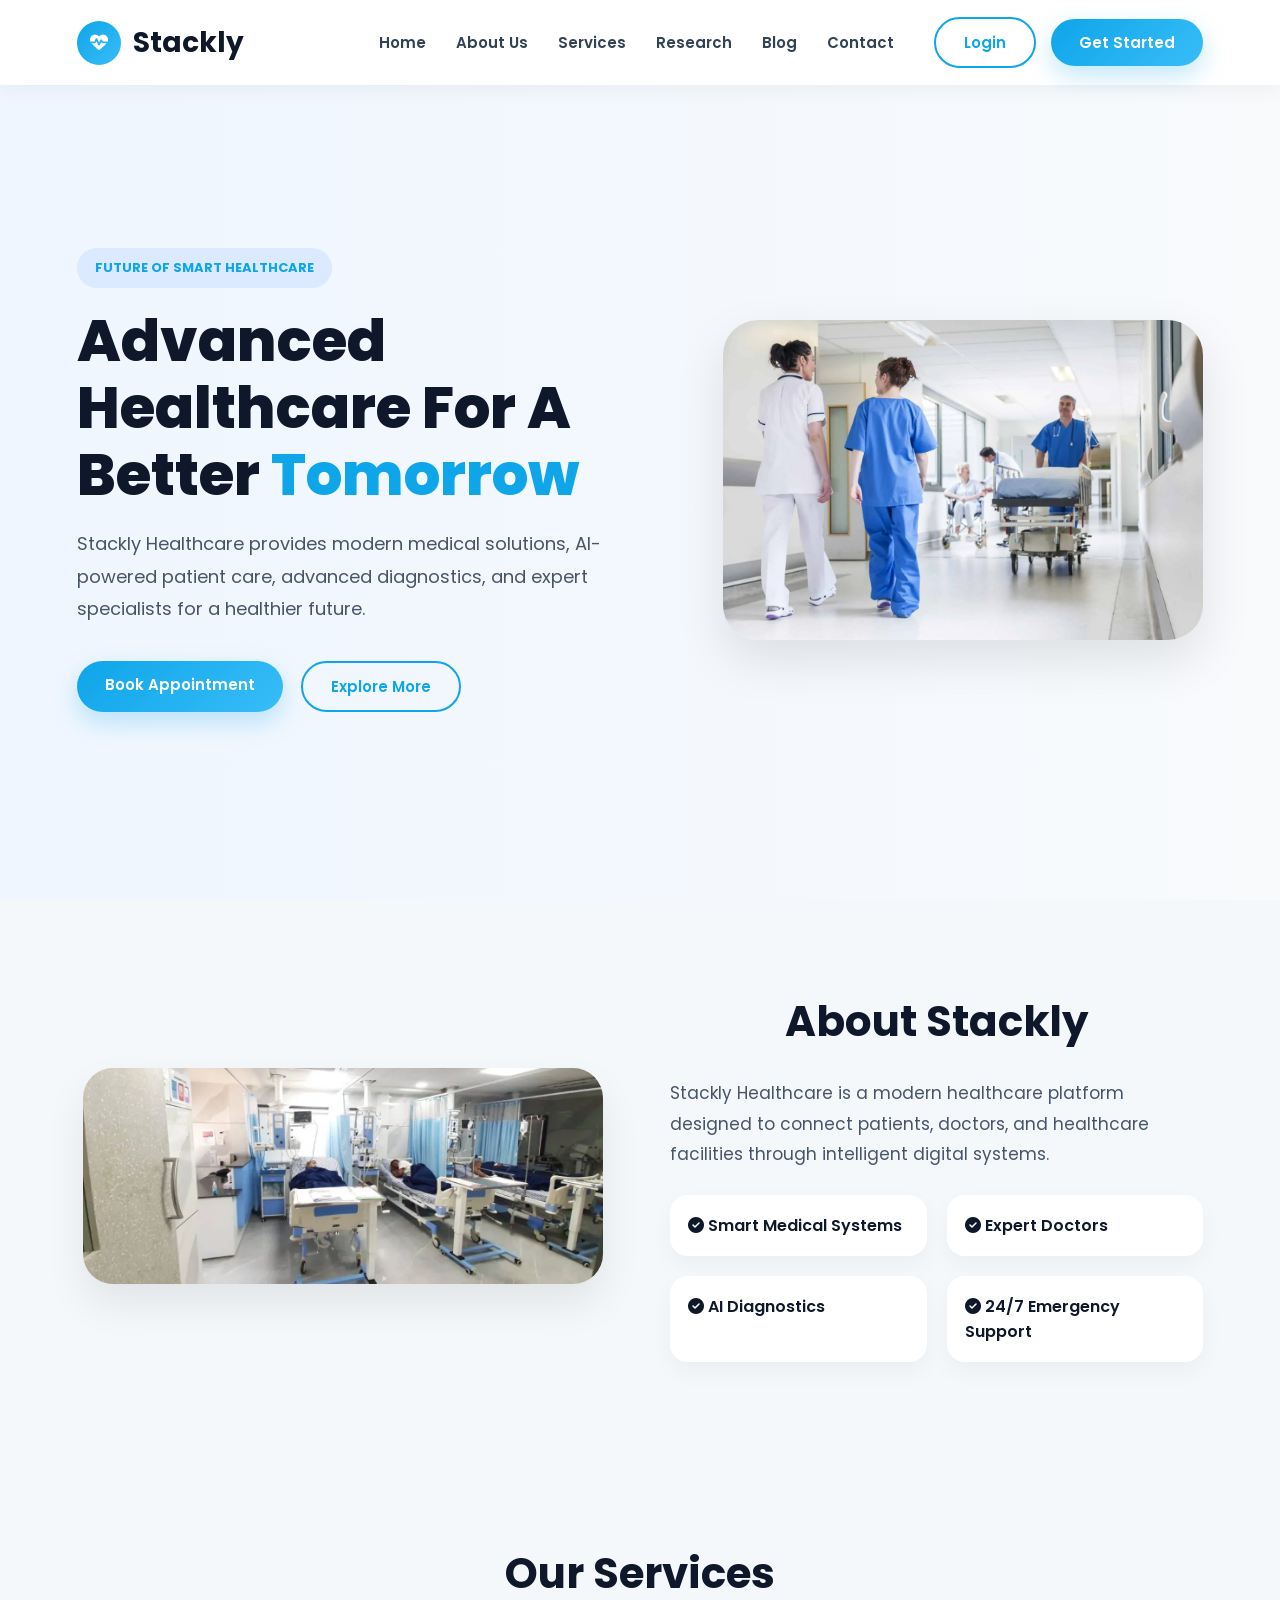
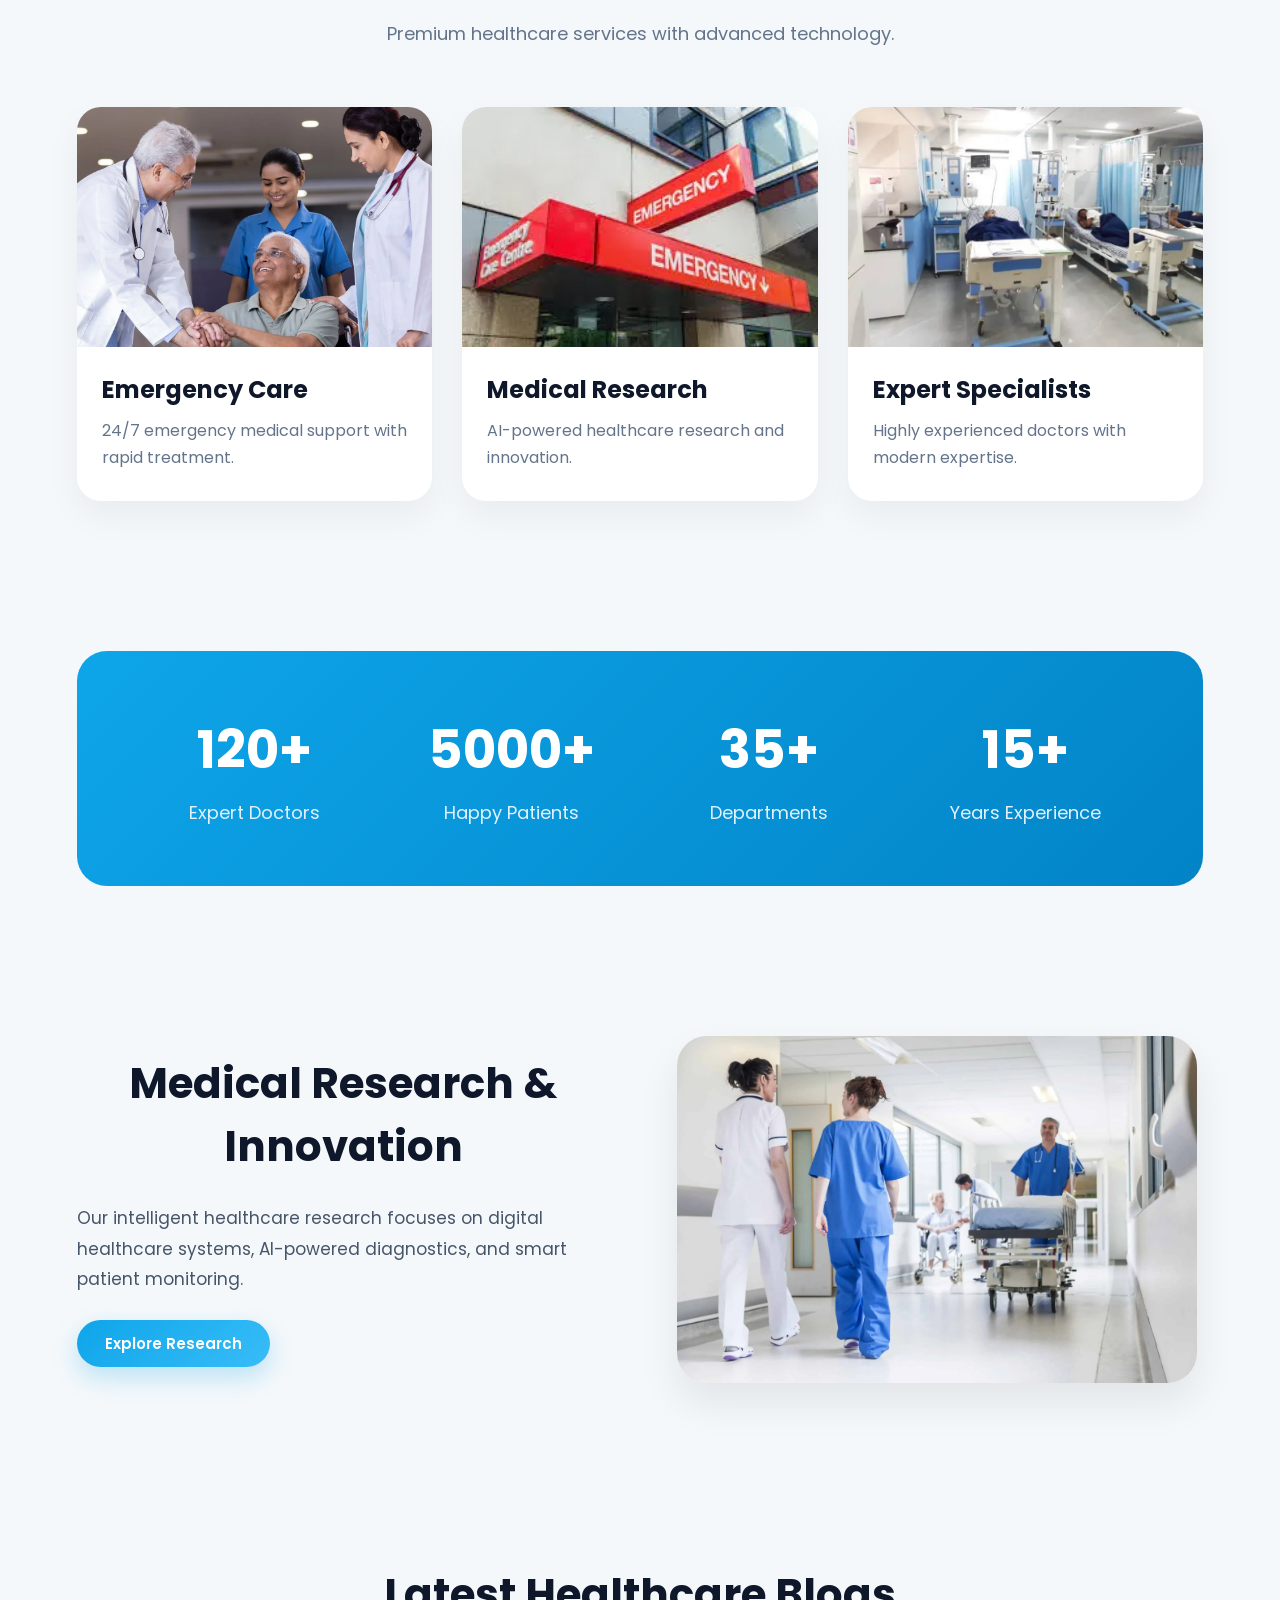
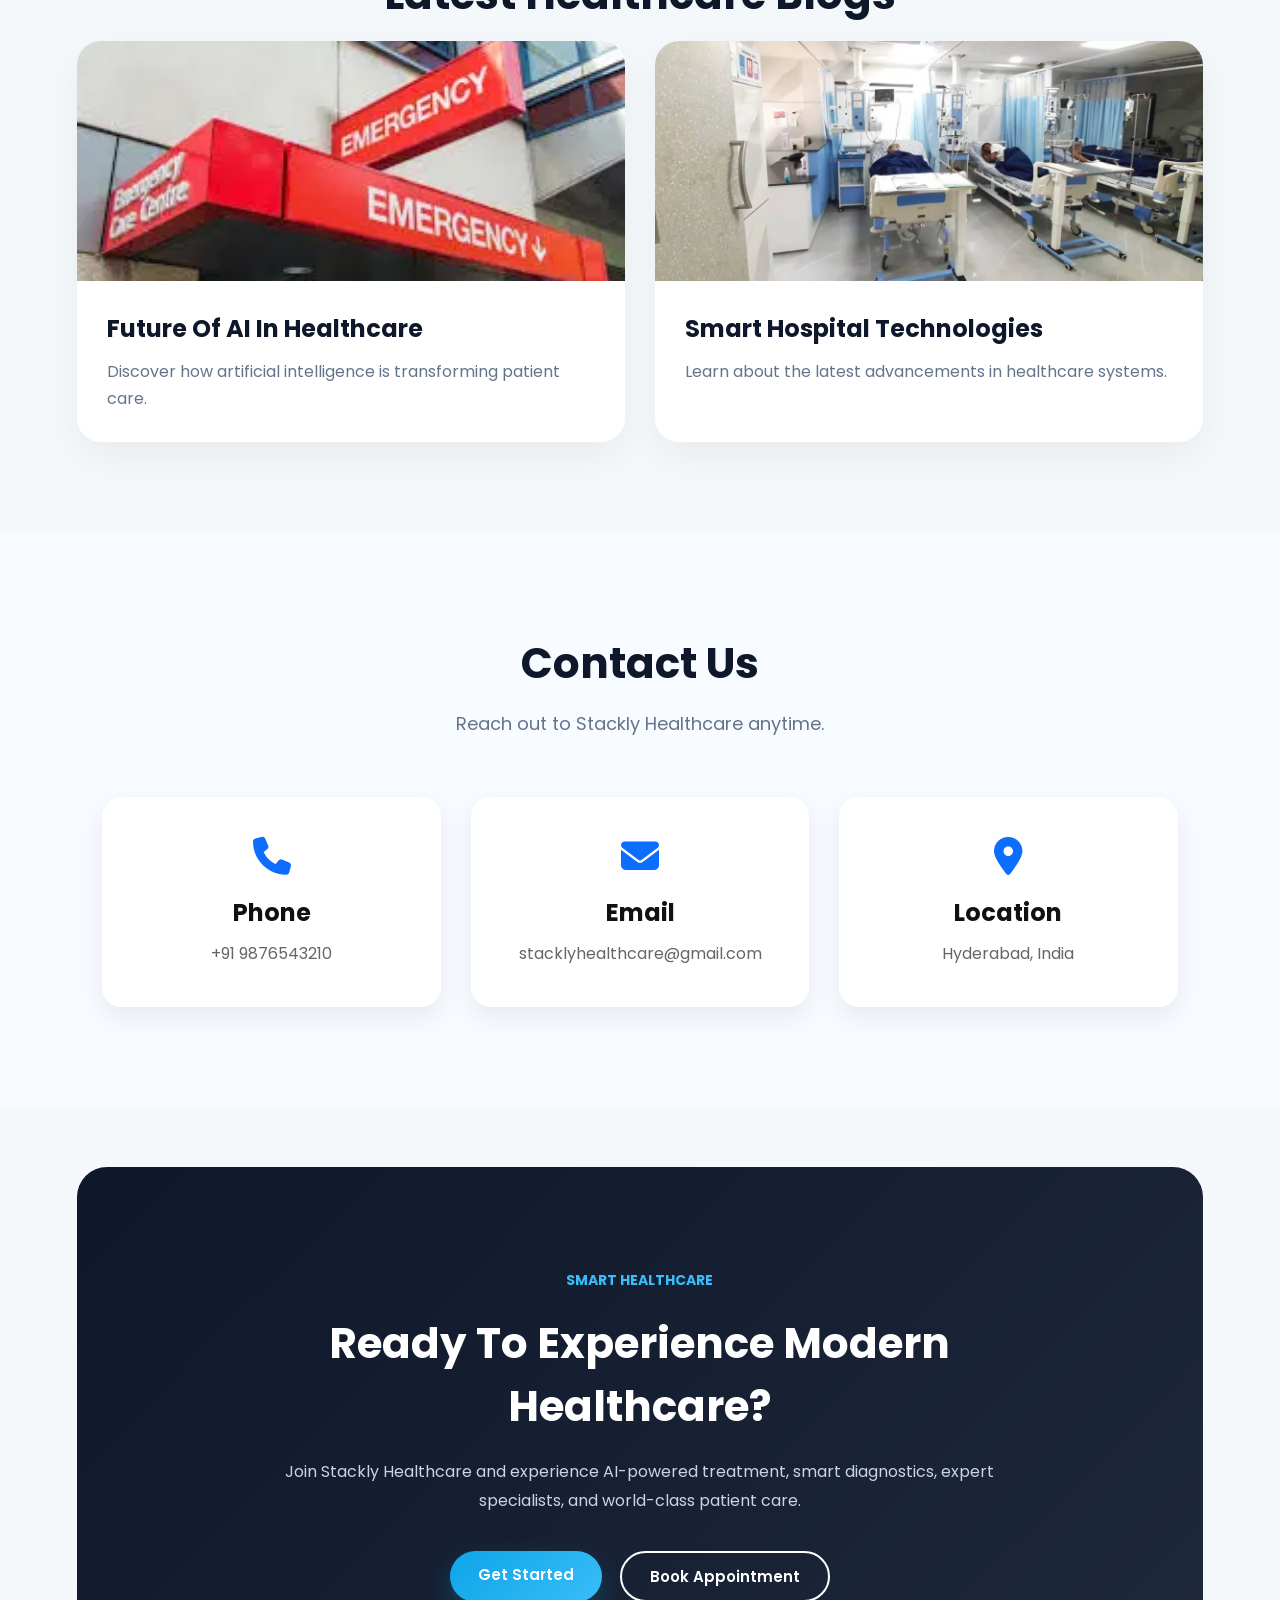
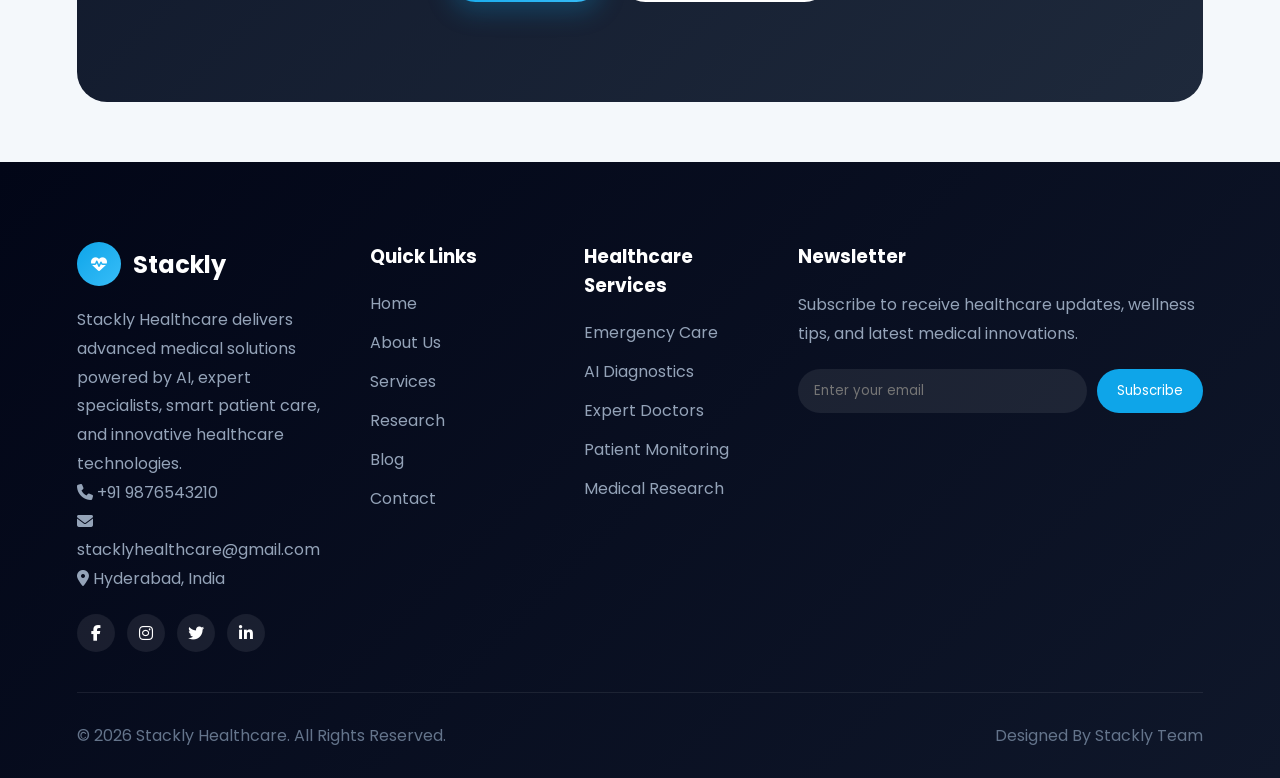
==== commit 2620a2b6: "hii" ====
--- a/index.html
+++ b/index.html
@@ -30,8 +30,11 @@
         </div>
         <span>Stackly</span>
       </a>
-
-      <div class="menu-toggle" id="menuToggle">
+ <div
+  class="menu-toggle"
+  id="menuToggle"
+  aria-label="Open Menu"
+>
         <i class="fa-solid fa-bars"></i>
       </div>
 
@@ -492,84 +495,147 @@
   </footer>
 
   <!-- ================= SCRIPTS ================= -->
-  <script src="https://unpkg.com/aos@next/dist/aos.js"></script>
-
-  <script>
-
-    AOS.init({
-      duration: 1000,
-      once: true
+ <script src="https://unpkg.com/aos@next/dist/aos.js"></script>
+
+<script>
+
+  AOS.init({
+    duration: 1000,
+    once: true
+  });
+
+  /* =========================
+     MOBILE MENU
+  ========================= */
+
+  const menuToggle =
+  document.getElementById("menuToggle");
+
+  const navMenu =
+  document.getElementById("navMenu");
+
+  const navLinks =
+  document.querySelectorAll(".nav-links li a");
+
+  menuToggle.addEventListener("click", () => {
+
+    navMenu.classList.toggle("active");
+
+    const icon =
+    menuToggle.querySelector("i");
+
+    if(navMenu.classList.contains("active")){
+
+      icon.classList.remove("fa-bars");
+      icon.classList.add("fa-xmark");
+
+      document.body.style.overflow = "hidden";
+
+    } else {
+
+      icon.classList.remove("fa-xmark");
+      icon.classList.add("fa-bars");
+
+      document.body.style.overflow = "auto";
+
+    }
+
+  });
+
+  /* =========================
+     CLOSE MENU ON LINK CLICK
+  ========================= */
+
+  navLinks.forEach(link => {
+
+    link.addEventListener("click", () => {
+
+      navMenu.classList.remove("active");
+
+      const icon =
+      menuToggle.querySelector("i");
+
+      icon.classList.remove("fa-xmark");
+      icon.classList.add("fa-bars");
+
+      document.body.style.overflow = "auto";
+
     });
 
-    // MOBILE MENU
-    const menuToggle = document.getElementById("menuToggle");
-    const navMenu = document.getElementById("navMenu");
-    const navLinks = document.querySelectorAll(".nav-links li a");
-
-    menuToggle.addEventListener("click", () => {
-
-      navMenu.classList.toggle("active");
-
-      const icon = menuToggle.querySelector("i");
-
-      if (navMenu.classList.contains("active")) {
-        icon.classList.remove("fa-bars");
-        icon.classList.add("fa-xmark");
+  });
+
+  /* =========================
+     CLOSE MENU WHEN CLICK OUTSIDE
+  ========================= */
+
+  document.addEventListener("click", (e) => {
+
+    const isInsideMenu =
+      navMenu.contains(e.target) ||
+      menuToggle.contains(e.target);
+
+    if(
+      !isInsideMenu &&
+      navMenu.classList.contains("active")
+    ){
+
+      navMenu.classList.remove("active");
+
+      const icon =
+      menuToggle.querySelector("i");
+
+      icon.classList.remove("fa-xmark");
+      icon.classList.add("fa-bars");
+
+      document.body.style.overflow = "auto";
+
+    }
+
+  });
+
+  /* =========================
+     COUNTER ANIMATION
+  ========================= */
+
+  const counters =
+  document.querySelectorAll(".counter");
+
+  counters.forEach(counter => {
+
+    counter.innerText = "0";
+
+    const updateCounter = () => {
+
+      const target =
+      +counter.getAttribute("data-target");
+
+      const current =
+      +counter.innerText;
+
+      const increment =
+      Math.ceil(target / 100);
+
+      if(current < target){
+
+        counter.innerText =
+        current + increment;
+
+        setTimeout(updateCounter, 20);
+
       } else {
-        icon.classList.remove("fa-xmark");
-        icon.classList.add("fa-bars");
+
+        counter.innerText =
+        target + "+";
+
       }
 
-    });
-
-    // CLOSE MOBILE MENU ON LINK CLICK
-    navLinks.forEach(link => {
-
-      link.addEventListener("click", () => {
-
-        navMenu.classList.remove("active");
-
-        const icon = menuToggle.querySelector("i");
-
-        icon.classList.remove("fa-xmark");
-        icon.classList.add("fa-bars");
-
-      });
-
-    });
-
-    // COUNTER ANIMATION
-    const counters = document.querySelectorAll('.counter');
-
-    counters.forEach(counter => {
-
-      counter.innerText = '0';
-
-      const updateCounter = () => {
-
-        const target = +counter.getAttribute('data-target');
-        const c = +counter.innerText;
-        const increment = target / 100;
-
-        if (c < target) {
-
-          counter.innerText = `${Math.ceil(c + increment)}`;
-
-          setTimeout(updateCounter, 20);
-
-        } else {
-
-          counter.innerText = target + '+';
-
-        }
-
-      };
-
-      updateCounter();
-
-    });
-
-  </script>
+    };
+
+    updateCounter();
+
+  });
+
+</script>
 
 </body>
 </html>
--- a/style.css
+++ b/style.css
@@ -890,4 +890,113 @@
     width:100%;
   }
 
+}
+/* =================================
+   FINAL MOBILE FIX
+================================= */
+
+@media(max-width:360px){
+
+  html,
+  body{
+    overflow-x:hidden;
+  }
+
+  .navbar{
+    height:70px;
+    padding:0 14px;
+  }
+
+  .logo{
+    font-size:20px;
+    gap:8px;
+  }
+
+  .logo-icon{
+    width:34px;
+    height:34px;
+    font-size:14px;
+  }
+
+  .menu-toggle{
+    font-size:24px;
+  }
+
+  .nav-menu{
+    top:70px;
+    height:calc(100vh - 70px);
+    padding:30px 20px;
+  }
+
+  .hero{
+    padding-top:110px;
+    gap:25px;
+    min-height:auto;
+  }
+
+  .hero-content h1{
+    font-size:30px;
+    line-height:1.3;
+  }
+
+  .hero-content p{
+    font-size:15px;
+    line-height:1.7;
+  }
+
+  .hero-buttons{
+    flex-direction:column;
+    width:100%;
+    gap:14px;
+  }
+
+  .hero-btn,
+  .outline-btn{
+    width:100%;
+  }
+
+  .section-title{
+    font-size:28px;
+  }
+
+  .section-subtitle{
+    font-size:15px;
+    margin-bottom:40px;
+  }
+
+  .service-card,
+  .blog-card,
+  .contact-card{
+    width:100%;
+    min-width:100%;
+  }
+
+  .stats-section,
+  .cta-section{
+    width:100%;
+    padding:50px 20px;
+    border-radius:20px;
+  }
+
+  .footer{
+    padding:60px 20px 30px;
+  }
+
+}
+/* MENU TOGGLE */
+
+.menu-toggle{
+  display:none;
+  font-size:28px;
+  cursor:pointer;
+  color:#0f172a;
+  z-index:2000;
+}
+
+@media(max-width:768px){
+
+  .menu-toggle{
+    display:block;
+  }
+
 }
